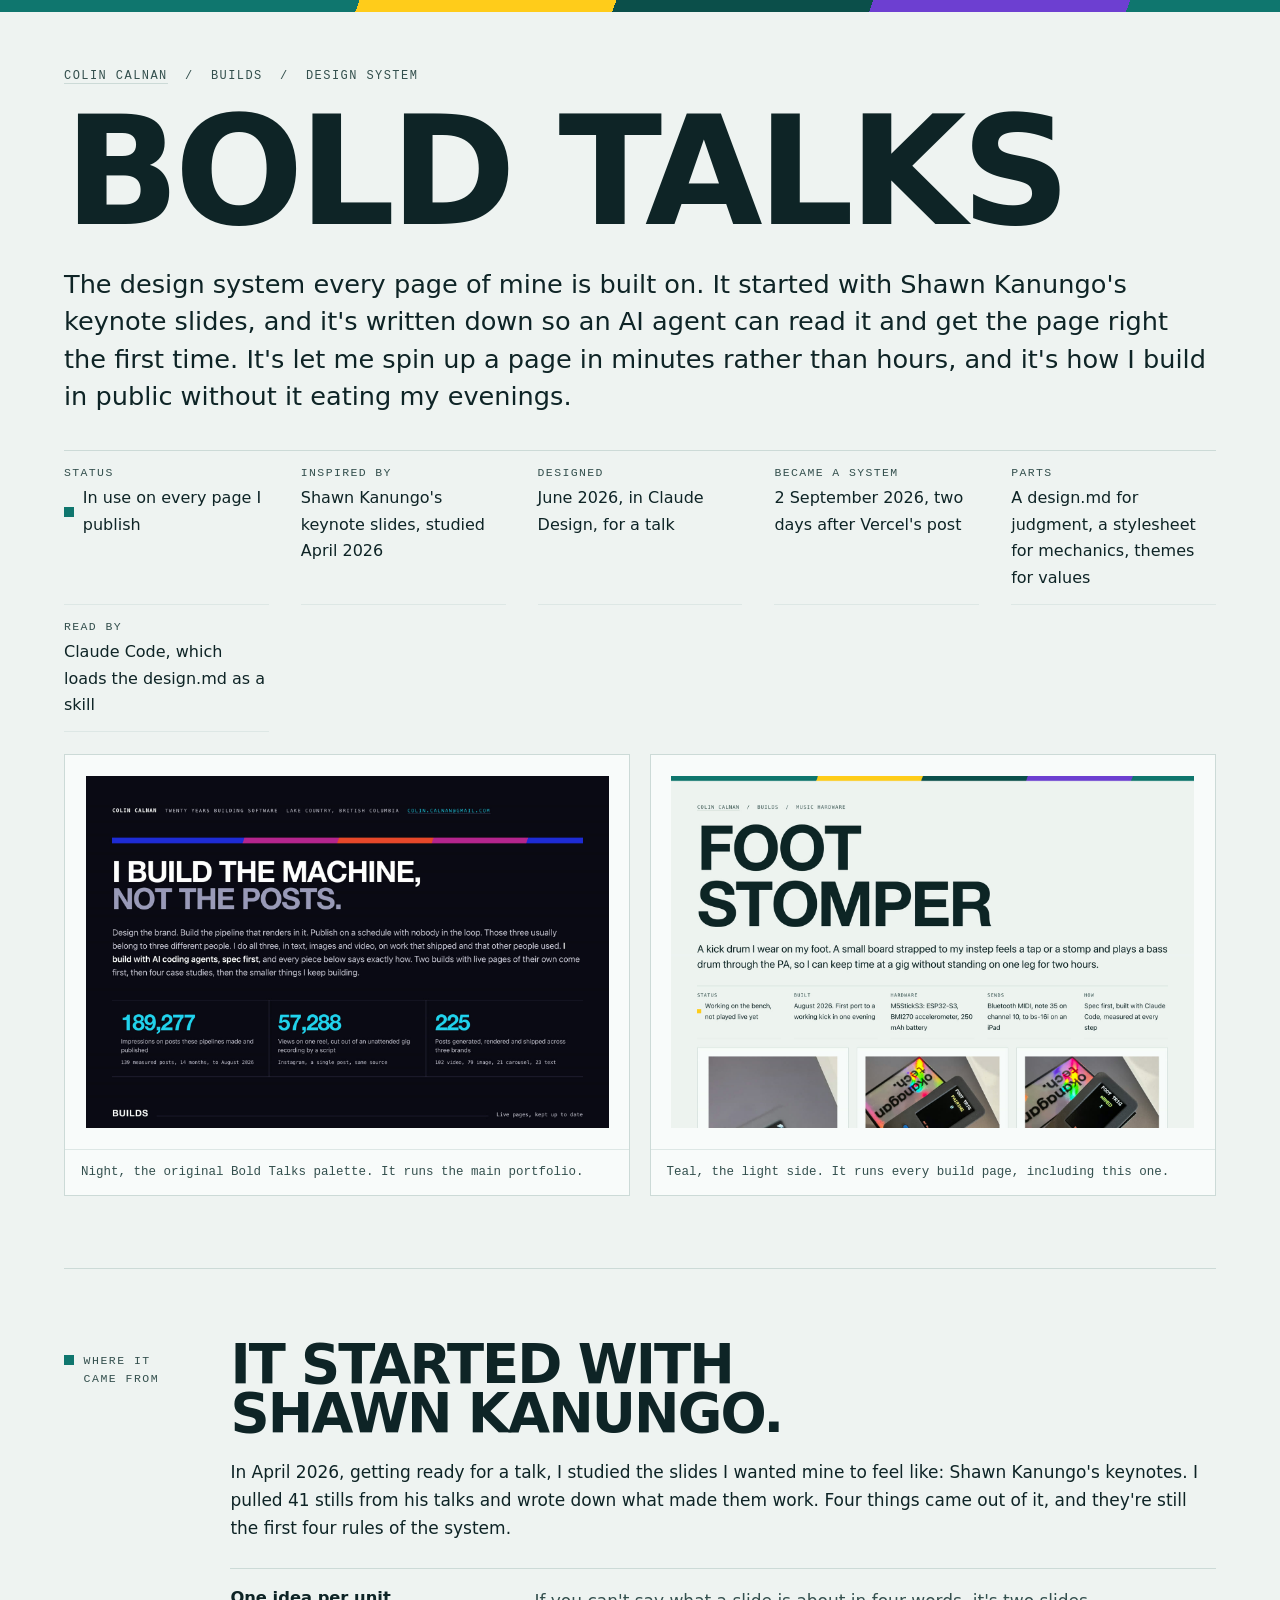
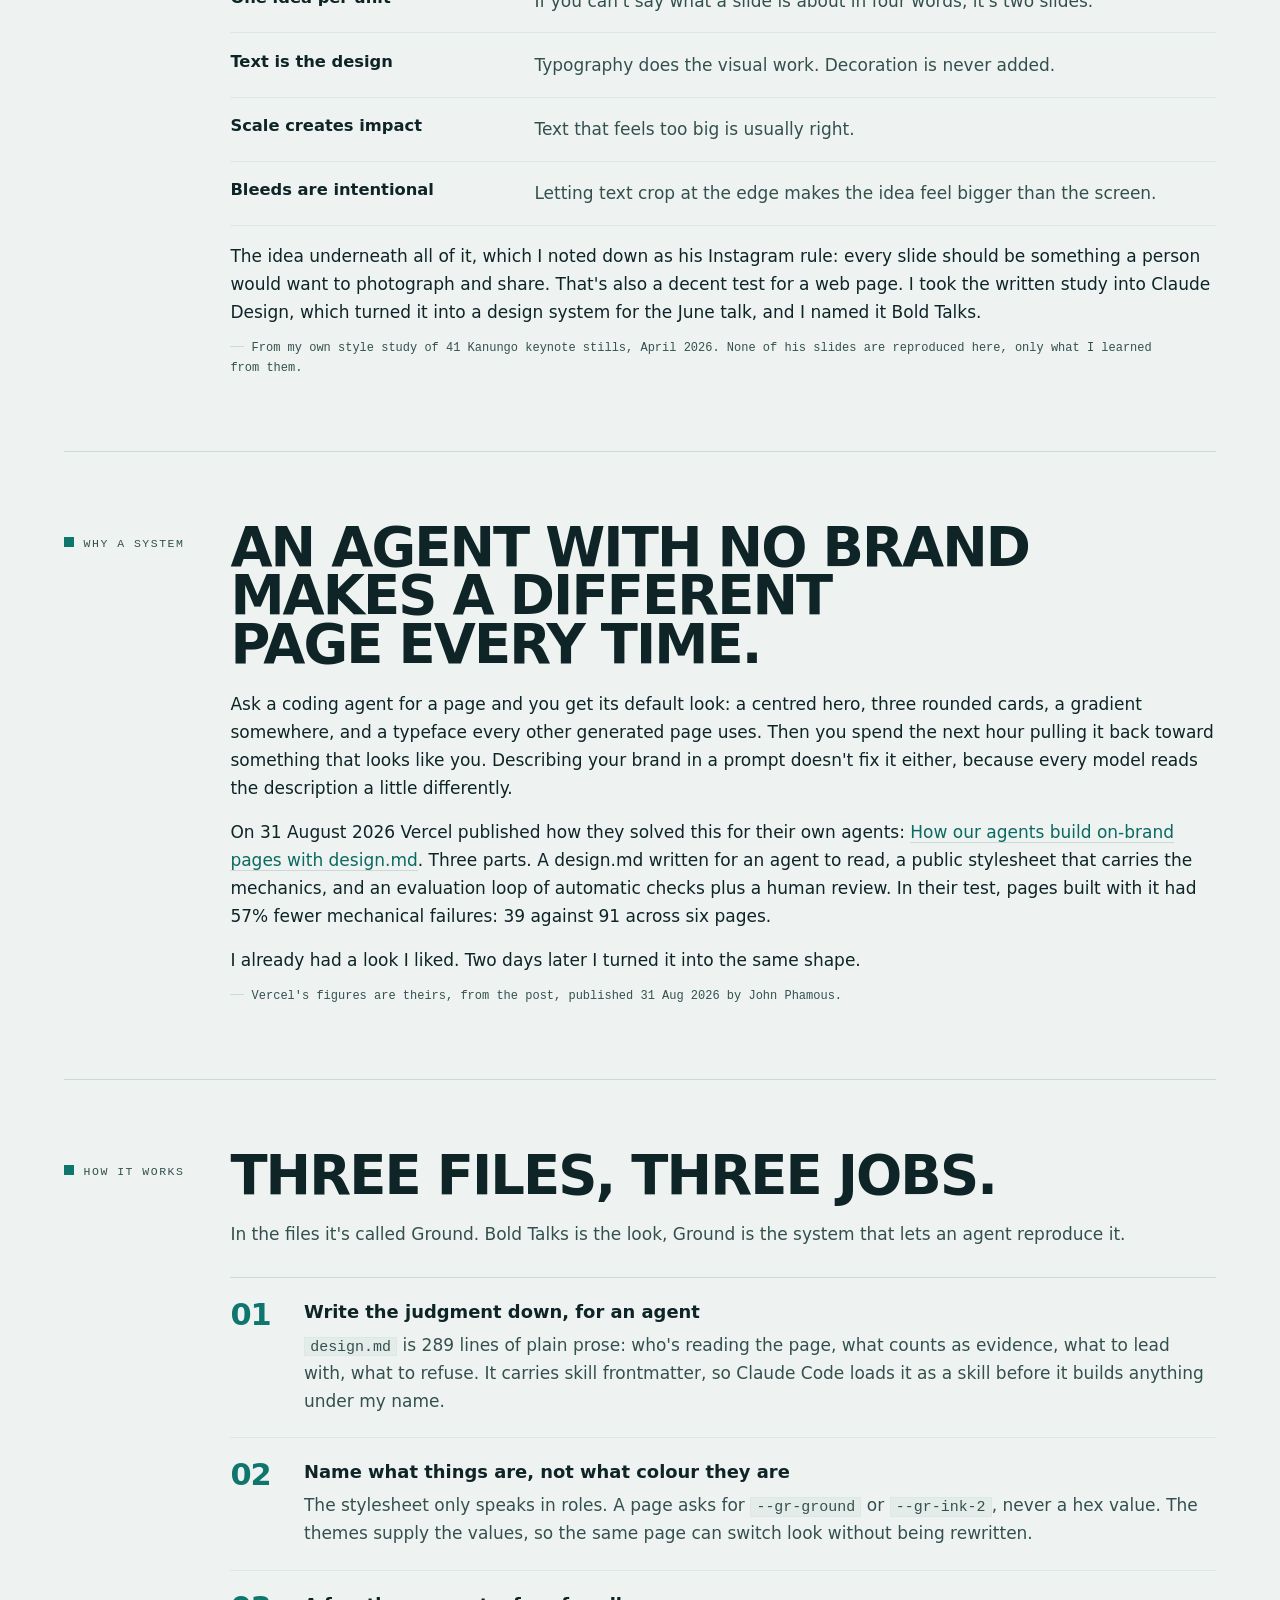
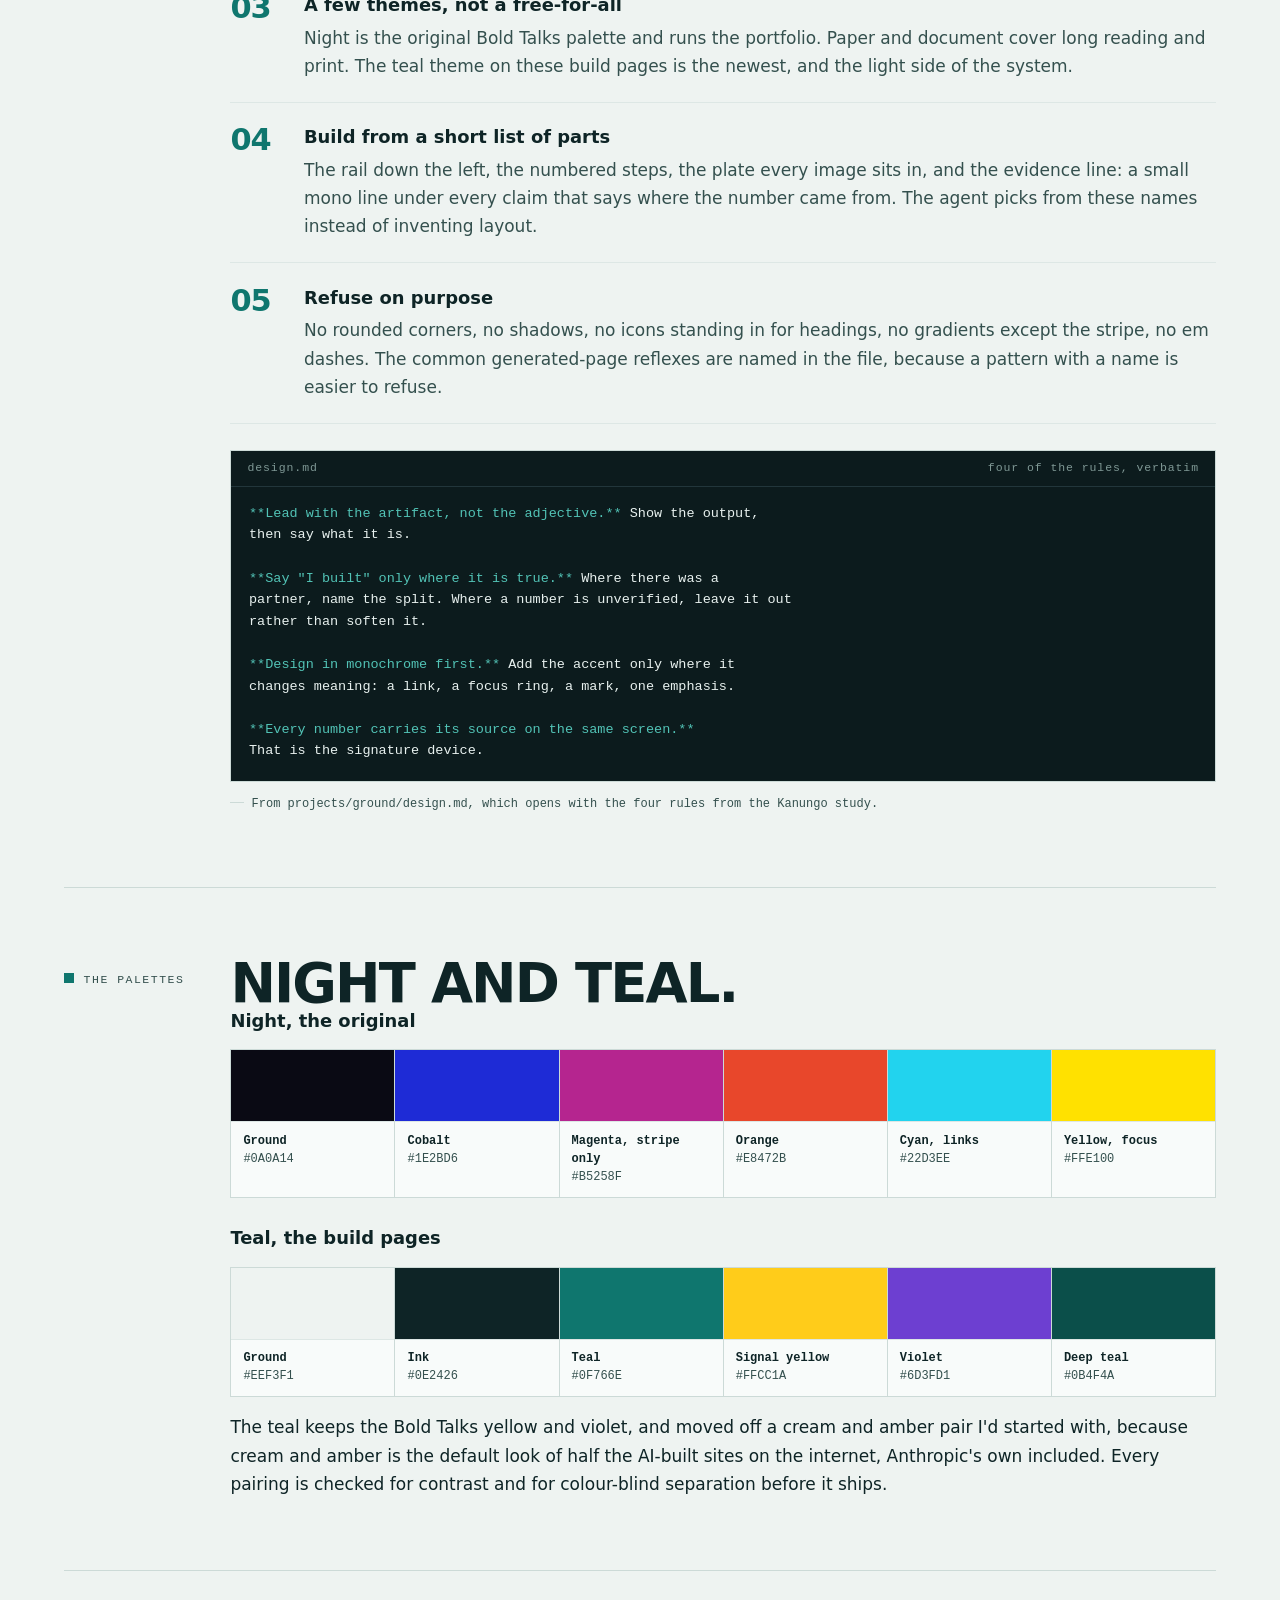
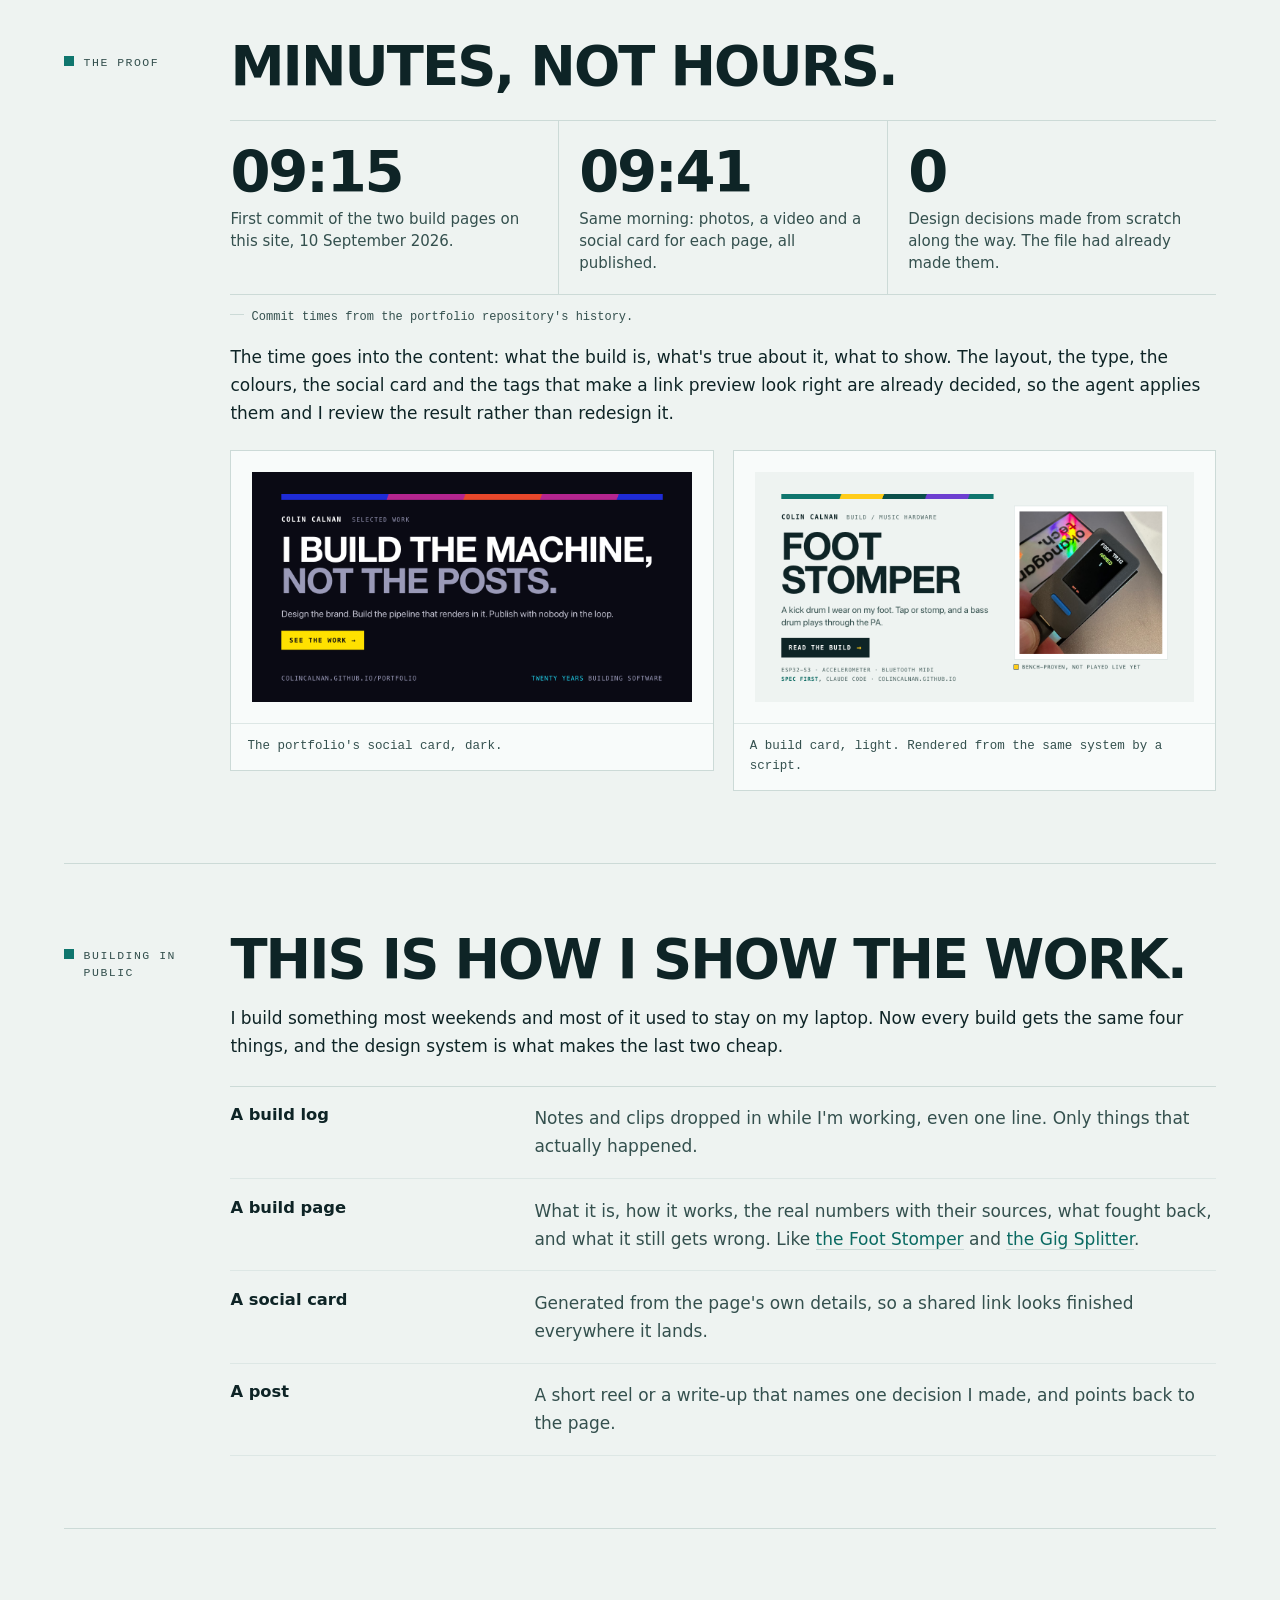
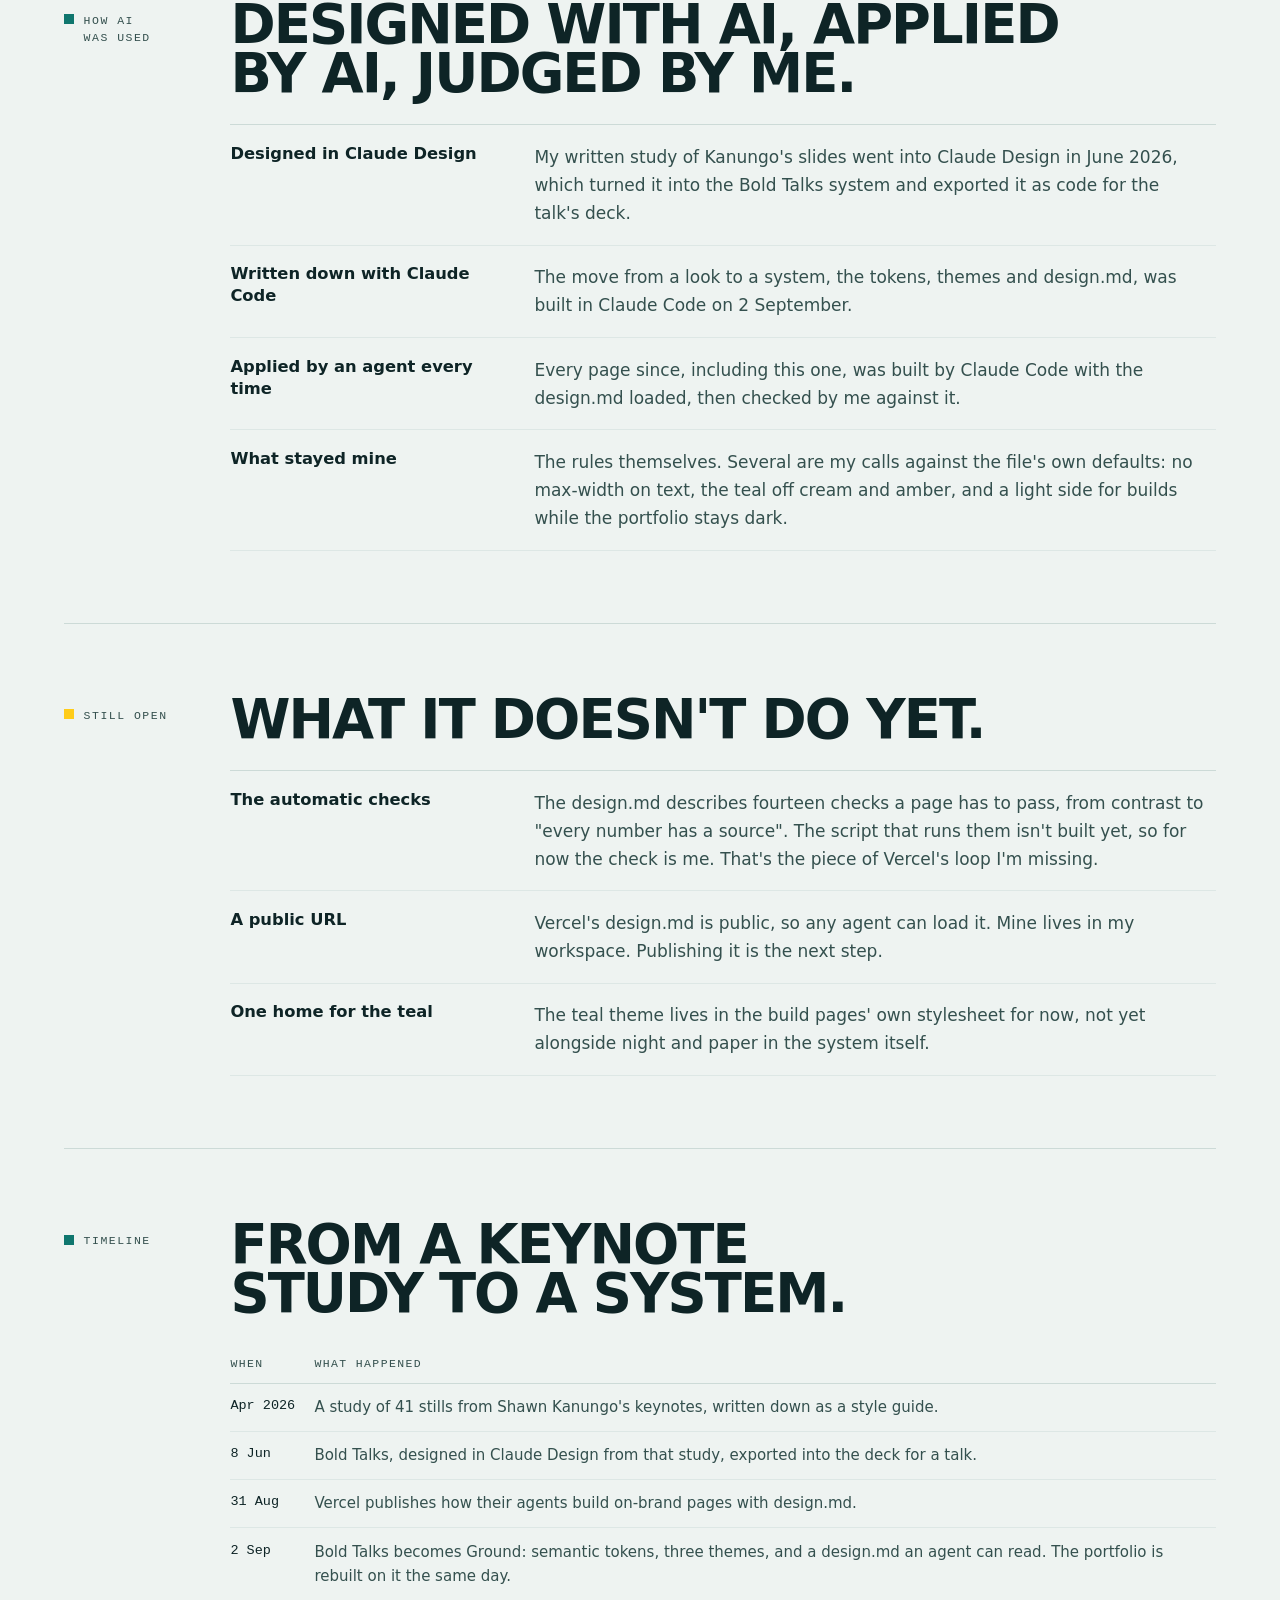
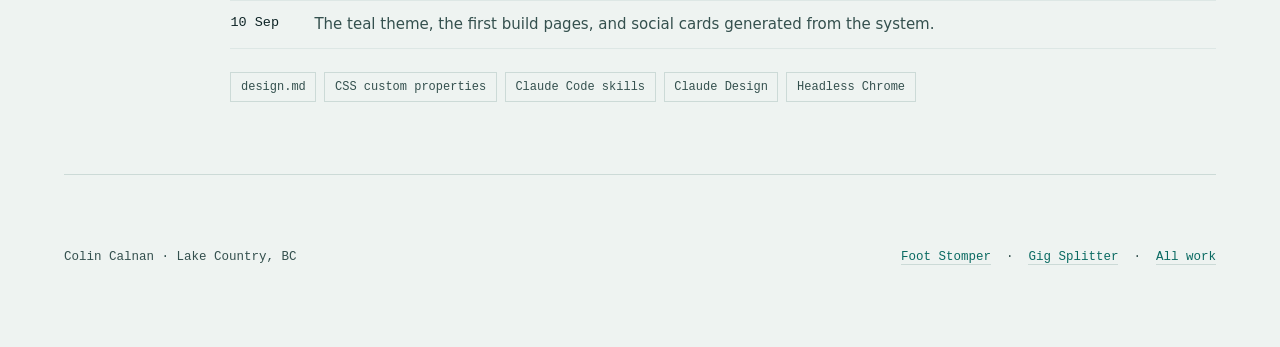
==== builds/bold-talks/index.html @ ff7e2319 "Bold Talks build page, and the main card's inspector fixes A build page for the design system itself" ====
<!doctype html>
<html lang="en">
<head>
<meta charset="utf-8">
<meta name="viewport" content="width=device-width, initial-scale=1">
<!-- social:start (generated by scripts/portfolio/build-og-builds.mjs from og.json) -->
<title>Bold Talks: the design system my agents use | Colin Calnan</title>
<meta name="description" content="Inspired by Shawn Kanungo's slides and Vercel's design.md: the design system an AI agent reads before building any page of mine.">
<meta property="og:site_name" content="Colin Calnan">
<meta property="og:title" content="Bold Talks: the design system my agents use">
<meta property="og:description" content="Inspired by Shawn Kanungo's slides and Vercel's design.md: the design system an AI agent reads before building any page of mine.">
<meta property="og:type" content="article">
<meta property="og:url" content="https://colincalnan.github.io/portfolio/builds/bold-talks/">
<meta property="og:image" content="https://colincalnan.github.io/portfolio/builds/bold-talks/og.png">
<meta property="og:image:width" content="1200">
<meta property="og:image:height" content="630">
<meta property="og:image:alt" content="The Bold Talks card: a light card with the title, a Read the build button, and a screenshot of a teal build page made with the system.">
<meta name="twitter:card" content="summary_large_image">
<meta name="twitter:title" content="Bold Talks: the design system my agents use">
<meta name="twitter:description" content="Inspired by Shawn Kanungo's slides and Vercel's design.md: the design system an AI agent reads before building any page of mine.">
<meta name="twitter:image" content="https://colincalnan.github.io/portfolio/builds/bold-talks/og.png">
<!-- social:end -->
<link rel="stylesheet" href="../builds.css">
</head>
<body>
<div class="strip" aria-hidden="true"></div>
<main class="shell">

  <header>
    <p class="crumb"><a href="../../">Colin Calnan</a> &nbsp;/&nbsp; Builds &nbsp;/&nbsp; Design system</p>
    <h1 class="display">Bold Talks</h1>
    <p class="lede">The design system every page of mine is built on. It started with Shawn Kanungo's keynote slides, and it's written down so an AI agent can read it and get the page right the first time. It's let me spin up a page in minutes rather than hours, and it's how I build in public without it eating my evenings.</p>
    <dl class="facts">
      <div><dt>Status</dt><dd><span class="status status--live">In use on every page I publish</span></dd></div>
      <div><dt>Inspired by</dt><dd>Shawn Kanungo's keynote slides, studied April 2026</dd></div>
      <div><dt>Designed</dt><dd>June 2026, in Claude Design, for a talk</dd></div>
      <div><dt>Became a system</dt><dd>2 September 2026, two days after Vercel's post</dd></div>
      <div><dt>Parts</dt><dd>A design.md for judgment, a stylesheet for mechanics, themes for values</dd></div>
      <div><dt>Read by</dt><dd>Claude Code, which loads the design.md as a skill</dd></div>
    </dl>
    <div class="pair">
      <figure class="plate">
        <div class="plate__frame"><img src="media/in-use-night.jpg" width="1600" height="1076" alt="The top of Colin's portfolio in the night theme: a near-black page, the cobalt, magenta and orange stripe, and the headline I build the machine, not the posts."></div>
        <figcaption>Night, the original Bold Talks palette. It runs the main portfolio.</figcaption>
      </figure>
      <figure class="plate">
        <div class="plate__frame"><img src="media/in-use-teal.jpg" width="1600" height="1076" alt="The top of the Foot Stomper build page in the teal theme: a pale teal-grey page with a teal, yellow and violet stripe, the huge title FOOT STOMPER, and the facts row."></div>
        <figcaption>Teal, the light side. It runs every build page, including this one.</figcaption>
      </figure>
    </div>
  </header>

  <hr>

  <section class="sec" aria-labelledby="origin">
    <p class="kicker">Where it came from</p>
    <div class="body">
      <h2 class="display" id="origin">It started with Shawn Kanungo.</h2>
      <p>In April 2026, getting ready for a talk, I studied the slides I wanted mine to feel like: Shawn Kanungo's keynotes. I pulled 41 stills from his talks and wrote down what made them work. Four things came out of it, and they're still the first four rules of the system.</p>
      <ul class="items">
        <li><h3>One idea per unit</h3><p>If you can't say what a slide is about in four words, it's two slides.</p></li>
        <li><h3>Text is the design</h3><p>Typography does the visual work. Decoration is never added.</p></li>
        <li><h3>Scale creates impact</h3><p>Text that feels too big is usually right.</p></li>
        <li><h3>Bleeds are intentional</h3><p>Letting text crop at the edge makes the idea feel bigger than the screen.</p></li>
      </ul>
      <p>The idea underneath all of it, which I noted down as his Instagram rule: every slide should be something a person would want to photograph and share. That's also a decent test for a web page. I took the written study into Claude Design, which turned it into a design system for the June talk, and I named it Bold Talks.</p>
      <p class="evidence">From my own style study of 41 Kanungo keynote stills, April 2026. None of his slides are reproduced here, only what I learned from them.</p>
    </div>
  </section>

  <hr>

  <section class="sec" aria-labelledby="why">
    <p class="kicker">Why a system</p>
    <div class="body">
      <h2 class="display" id="why">An agent with no brand makes a different page every time.</h2>
      <p>Ask a coding agent for a page and you get its default look: a centred hero, three rounded cards, a gradient somewhere, and a typeface every other generated page uses. Then you spend the next hour pulling it back toward something that looks like you. Describing your brand in a prompt doesn't fix it either, because every model reads the description a little differently.</p>
      <p>On 31 August 2026 Vercel published how they solved this for their own agents: <a href="https://vercel.com/blog/how-our-agents-build-on-brand-pages-with-design-md" rel="noopener" target="_blank">How our agents build on-brand pages with design.md</a>. Three parts. A design.md written for an agent to read, a public stylesheet that carries the mechanics, and an evaluation loop of automatic checks plus a human review. In their test, pages built with it had 57% fewer mechanical failures: 39 against 91 across six pages.</p>
      <p>I already had a look I liked. Two days later I turned it into the same shape.</p>
      <p class="evidence">Vercel's figures are theirs, from the post, published 31 Aug 2026 by John Phamous.</p>
    </div>
  </section>

  <hr>

  <section class="sec" aria-labelledby="how">
    <p class="kicker">How it works</p>
    <div class="body">
      <h2 class="display" id="how">Three files, three jobs.</h2>
      <p class="dim">In the files it's called Ground. Bold Talks is the look, Ground is the system that lets an agent reproduce it.</p>
      <ol class="steps">
        <li class="step"><div><h3>Write the judgment down, for an agent</h3><p><code>design.md</code> is 289 lines of plain prose: who's reading the page, what counts as evidence, what to lead with, what to refuse. It carries skill frontmatter, so Claude Code loads it as a skill before it builds anything under my name.</p></div></li>
        <li class="step"><div><h3>Name what things are, not what colour they are</h3><p>The stylesheet only speaks in roles. A page asks for <code>--gr-ground</code> or <code>--gr-ink-2</code>, never a hex value. The themes supply the values, so the same page can switch look without being rewritten.</p></div></li>
        <li class="step"><div><h3>A few themes, not a free-for-all</h3><p>Night is the original Bold Talks palette and runs the portfolio. Paper and document cover long reading and print. The teal theme on these build pages is the newest, and the light side of the system.</p></div></li>
        <li class="step"><div><h3>Build from a short list of parts</h3><p>The rail down the left, the numbered steps, the plate every image sits in, and the evidence line: a small mono line under every claim that says where the number came from. The agent picks from these names instead of inventing layout.</p></div></li>
        <li class="step"><div><h3>Refuse on purpose</h3><p>No rounded corners, no shadows, no icons standing in for headings, no gradients except the stripe, no em dashes. The common generated-page reflexes are named in the file, because a pattern with a name is easier to refuse.</p></div></li>
      </ol>

      <div class="code">
        <div class="code__head"><span>design.md</span><span>four of the rules, verbatim</span></div>
<pre><span class="k">**Lead with the artifact, not the adjective.**</span> Show the output,
then say what it is.

<span class="k">**Say "I built" only where it is true.**</span> Where there was a
partner, name the split. Where a number is unverified, leave it out
rather than soften it.

<span class="k">**Design in monochrome first.**</span> Add the accent only where it
changes meaning: a link, a focus ring, a mark, one emphasis.

<span class="k">**Every number carries its source on the same screen.**</span>
That is the signature device.</pre>
      </div>
      <p class="evidence">From projects/ground/design.md, which opens with the four rules from the Kanungo study.</p>
    </div>
  </section>

  <hr>

  <section class="sec" aria-labelledby="palette">
    <p class="kicker">The palettes</p>
    <div class="body">
      <h2 class="display" id="palette">Night and teal.</h2>
      <h3>Night, the original</h3>
      <div class="swatches">
        <div class="sw"><i style="background:#0A0A14"></i><span><b>Ground</b>#0A0A14</span></div>
        <div class="sw"><i style="background:#1E2BD6"></i><span><b>Cobalt</b>#1E2BD6</span></div>
        <div class="sw"><i style="background:#B5258F"></i><span><b>Magenta, stripe only</b>#B5258F</span></div>
        <div class="sw"><i style="background:#E8472B"></i><span><b>Orange</b>#E8472B</span></div>
        <div class="sw"><i style="background:#22D3EE"></i><span><b>Cyan, links</b>#22D3EE</span></div>
        <div class="sw"><i style="background:#FFE100"></i><span><b>Yellow, focus</b>#FFE100</span></div>
      </div>
      <h3 style="margin-top:1.8rem">Teal, the build pages</h3>
      <div class="swatches">
        <div class="sw"><i style="background:#EEF3F1"></i><span><b>Ground</b>#EEF3F1</span></div>
        <div class="sw"><i style="background:#0E2426"></i><span><b>Ink</b>#0E2426</span></div>
        <div class="sw"><i style="background:#0F766E"></i><span><b>Teal</b>#0F766E</span></div>
        <div class="sw"><i style="background:#FFCC1A"></i><span><b>Signal yellow</b>#FFCC1A</span></div>
        <div class="sw"><i style="background:#6D3FD1"></i><span><b>Violet</b>#6D3FD1</span></div>
        <div class="sw"><i style="background:#0B4F4A"></i><span><b>Deep teal</b>#0B4F4A</span></div>
      </div>
      <p>The teal keeps the Bold Talks yellow and violet, and moved off a cream and amber pair I'd started with, because cream and amber is the default look of half the AI-built sites on the internet, Anthropic's own included. Every pairing is checked for contrast and for colour-blind separation before it ships.</p>
    </div>
  </section>

  <hr>

  <section class="sec" aria-labelledby="speed">
    <p class="kicker">The proof</p>
    <div class="body">
      <h2 class="display" id="speed">Minutes, not hours.</h2>
      <div class="stats">
        <div class="stat"><b>09:15</b><span>First commit of the two build pages on this site, 10 September 2026.</span></div>
        <div class="stat"><b>09:41</b><span>Same morning: photos, a video and a social card for each page, all published.</span></div>
        <div class="stat"><b>0</b><span>Design decisions made from scratch along the way. The file had already made them.</span></div>
      </div>
      <p class="evidence">Commit times from the portfolio repository's history.</p>
      <p>The time goes into the content: what the build is, what's true about it, what to show. The layout, the type, the colours, the social card and the tags that make a link preview look right are already decided, so the agent applies them and I review the result rather than redesign it.</p>
      <div class="pair">
        <figure class="plate">
          <div class="plate__frame"><img src="../../og.png" width="1200" height="630" loading="lazy" alt="The portfolio's social card: dark, the Bold Talks stripe, I build the machine, not the posts, and a yellow See the work button."></div>
          <figcaption>The portfolio's social card, dark.</figcaption>
        </figure>
        <figure class="plate">
          <div class="plate__frame"><img src="../foot-stomper/og.png" width="1200" height="630" loading="lazy" alt="The Foot Stomper social card: light, the teal stripe, the title, a Read the build button and a photo of the device."></div>
          <figcaption>A build card, light. Rendered from the same system by a script.</figcaption>
        </figure>
      </div>
    </div>
  </section>

  <hr>

  <section class="sec" aria-labelledby="public">
    <p class="kicker">Building in public</p>
    <div class="body">
      <h2 class="display" id="public">This is how I show the work.</h2>
      <p>I build something most weekends and most of it used to stay on my laptop. Now every build gets the same four things, and the design system is what makes the last two cheap.</p>
      <ul class="items">
        <li><h3>A build log</h3><p>Notes and clips dropped in while I'm working, even one line. Only things that actually happened.</p></li>
        <li><h3>A build page</h3><p>What it is, how it works, the real numbers with their sources, what fought back, and what it still gets wrong. Like <a href="../foot-stomper/">the Foot Stomper</a> and <a href="../gig-splitter/">the Gig Splitter</a>.</p></li>
        <li><h3>A social card</h3><p>Generated from the page's own details, so a shared link looks finished everywhere it lands.</p></li>
        <li><h3>A post</h3><p>A short reel or a write-up that names one decision I made, and points back to the page.</p></li>
      </ul>
    </div>
  </section>

  <hr>

  <section class="sec" aria-labelledby="ai">
    <p class="kicker">How AI was used</p>
    <div class="body">
      <h2 class="display" id="ai">Designed with AI, applied by AI, judged by me.</h2>
      <ul class="items">
        <li><h3>Designed in Claude Design</h3><p>My written study of Kanungo's slides went into Claude Design in June 2026, which turned it into the Bold Talks system and exported it as code for the talk's deck.</p></li>
        <li><h3>Written down with Claude Code</h3><p>The move from a look to a system, the tokens, themes and design.md, was built in Claude Code on 2 September.</p></li>
        <li><h3>Applied by an agent every time</h3><p>Every page since, including this one, was built by Claude Code with the design.md loaded, then checked by me against it.</p></li>
        <li><h3>What stayed mine</h3><p>The rules themselves. Several are my calls against the file's own defaults: no max-width on text, the teal off cream and amber, and a light side for builds while the portfolio stays dark.</p></li>
      </ul>
    </div>
  </section>

  <hr>

  <section class="sec sec--warm" aria-labelledby="open">
    <p class="kicker">Still open</p>
    <div class="body">
      <h2 class="display" id="open">What it doesn't do yet.</h2>
      <ul class="items">
        <li><h3>The automatic checks</h3><p>The design.md describes fourteen checks a page has to pass, from contrast to "every number has a source". The script that runs them isn't built yet, so for now the check is me. That's the piece of Vercel's loop I'm missing.</p></li>
        <li><h3>A public URL</h3><p>Vercel's design.md is public, so any agent can load it. Mine lives in my workspace. Publishing it is the next step.</p></li>
        <li><h3>One home for the teal</h3><p>The teal theme lives in the build pages' own stylesheet for now, not yet alongside night and paper in the system itself.</p></li>
      </ul>
    </div>
  </section>

  <hr>

  <section class="sec" aria-labelledby="time">
    <p class="kicker">Timeline</p>
    <div class="body">
      <h2 class="display" id="time">From a keynote study to a system.</h2>
      <div class="table-wrap">
        <table>
          <thead><tr><th scope="col">When</th><th scope="col">What happened</th></tr></thead>
          <tbody>
            <tr><td>Apr 2026</td><td>A study of 41 stills from Shawn Kanungo's keynotes, written down as a style guide.</td></tr>
            <tr><td>8 Jun</td><td>Bold Talks, designed in Claude Design from that study, exported into the deck for a talk.</td></tr>
            <tr><td>31 Aug</td><td>Vercel publishes how their agents build on-brand pages with design.md.</td></tr>
            <tr><td>2 Sep</td><td>Bold Talks becomes Ground: semantic tokens, three themes, and a design.md an agent can read. The portfolio is rebuilt on it the same day.</td></tr>
            <tr><td>10 Sep</td><td>The teal theme, the first build pages, and social cards generated from the system.</td></tr>
          </tbody>
        </table>
      </div>
      <ul class="chips"><li>design.md</li><li>CSS custom properties</li><li>Claude Code skills</li><li>Claude Design</li><li>Headless Chrome</li></ul>
    </div>
  </section>

  <hr>

  <footer class="foot">
    <span>Colin Calnan &middot; Lake Country, BC</span>
    <span><a href="../foot-stomper/">Foot Stomper</a> &nbsp;&middot;&nbsp; <a href="../gig-splitter/">Gig Splitter</a> &nbsp;&middot;&nbsp; <a href="../../">All work</a></span>
  </footer>

</main>
</body>
</html>
---- builds/builds.css ----
/* Build pages
   Bold Talks structure (Ground) in a teal palette: cool mineral ground and
   deep teal ink in light, deep teal ground in dark, with Bold Talks signal
   yellow and violet as the accents. Follows the reader's system setting.
   (Moved off the loops-tutorial cream and amber on 2026-09-10, because that
   pair read as Anthropic's default look.)

   Deliberate divergence from Ground's measure rule, Colin's call on
   2026-09-10: no max-width on paragraphs or any running text. Text runs the
   full width of its column. */

:root {
  --ground: #EEF3F1;
  --ground-2: #F8FBFA;
  --surface: #E4ECEA;
  --rule: #CCDAD7;
  --rule-soft: #DDE7E5;
  --ink: #0E2426;
  --ink-2: #34504E;
  --muted: #4A6361;
  --signal: #FFCC1A;      /* Bold Talks yellow. Fills and marks only on this ground, never text */
  --on-signal: #0E2426;
  --accent-ink: #0A6A62;  /* links and small emphasis, 5.8:1 on --ground */
  --teal: #0F766E;
  --teal-fill: #0F766E;
  --focus: #0E2426;
  --code-bg: #0C1B1D;
  --code-text: #E8F1EF;
  --code-dim: #7F9895;
  --code-accent: #FFD21F;
  --code-teal: #52C3B6;
  --chart-a: #008A7C;     /* gestures. Pair validated against --ground: CVD and contrast pass */
  --chart-b: #6D3FD1;     /* shuffle, Bold Talks violet */
  --blocks: linear-gradient(110deg,
    #0F766E 0%, #0F766E 28%, #FFCC1A 28%, #FFCC1A 48%,
    #0B4F4A 48%, #0B4F4A 68%, #6D3FD1 68%, #6D3FD1 88%, #0F766E 88%);

  --display: "Helvetica Neue", "Arial Narrow", Inter, system-ui, sans-serif;
  --body: Inter, system-ui, -apple-system, "Segoe UI", sans-serif;
  --mono: "SF Mono", "JetBrains Mono", Menlo, ui-monospace, monospace;
  --gutter: clamp(1.25rem, 5vw, 5.5rem);
  --rail: 128px;
}

@media (prefers-color-scheme: dark) {
  :root {
    --ground: #0A1A1C;
    --ground-2: #0F2426;
    --surface: #143033;
    --rule: #22444A;
    --rule-soft: #1A363B;
    --ink: #E8F1EF;
    --ink-2: #B9CDCA;
    --muted: #95ABA8;
    --signal: #FFD21F;
    --accent-ink: #FFD21F;
    --teal: #3FC1B0;
    --teal-fill: #2FA396;
    --focus: #FFD21F;
    --code-bg: #071315;
    --chart-a: #2FA396;
    --chart-b: #9F7BF0;
    --blocks: linear-gradient(110deg,
      #3FC1B0 0%, #3FC1B0 28%, #FFD21F 28%, #FFD21F 48%,
      #1C7F74 48%, #1C7F74 68%, #9F7BF0 68%, #9F7BF0 88%, #3FC1B0 88%);
  }
}

*, *::before, *::after { box-sizing: border-box; }
html { -webkit-text-size-adjust: 100%; }
body {
  margin: 0;
  background: var(--ground);
  color: var(--ink);
  font: 400 17px/1.65 var(--body);
  -webkit-font-smoothing: antialiased;
}
img, video { display: block; max-width: 100%; height: auto; }
a { color: var(--accent-ink); text-decoration: none; border-bottom: 1px solid var(--rule); }
a:hover { border-bottom-color: var(--accent-ink); }
:focus-visible { outline: 2px solid var(--focus); outline-offset: 3px; }
::selection { background: var(--signal); color: var(--on-signal); }

.strip { height: 12px; background: var(--blocks); }

.shell { max-width: 1280px; margin: 0 auto; padding-inline: var(--gutter); padding-block: clamp(2rem, 5vw, 3.5rem) 5rem; }

.crumb { font: 500 12px/1.4 var(--mono); letter-spacing: 0.12em; text-transform: uppercase; color: var(--ink-2); margin: 0; }
.crumb a { color: var(--ink-2); }

/* ---- type ---- */
.display {
  font-family: var(--display);
  font-weight: 800;
  text-transform: uppercase;
  letter-spacing: -0.035em;
  line-height: 0.9;
  text-wrap: balance;
  margin: 0;
}
h1.display { font-size: clamp(3.4rem, 12vw, 9.5rem); margin-top: 1.2rem; }
h2.display { font-size: clamp(1.9rem, 4.4vw, 3.4rem); }
h3 { font: 700 1.12rem/1.35 var(--body); margin: 0; }

.lede { font-size: clamp(1.2rem, 2.1vw, 1.6rem); line-height: 1.45; color: var(--ink); margin: 1.6rem 0 0; text-wrap: pretty; }
p { margin: 1rem 0 0; text-wrap: pretty; }
.body > p:first-child, .body > h3:first-child { margin-top: 0; }
.dim { color: var(--ink-2); }
b, strong { font-weight: 700; }

.kicker { font: 500 11.5px/1.5 var(--mono); letter-spacing: 0.13em; text-transform: uppercase; color: var(--ink-2); margin: 0; }

.evidence { font: 400 12px/1.65 var(--mono); color: var(--ink-2); margin: 0.8rem 0 0; }
.evidence::before { content: ""; display: inline-block; width: 14px; border-top: 1px solid var(--rule); vertical-align: 0.35em; margin-right: 0.6em; }

/* ---- facts under the title ---- */
.facts { display: grid; grid-template-columns: repeat(auto-fit, minmax(190px, 1fr)); gap: 0 2rem; margin: 2.2rem 0 0; border-top: 1px solid var(--rule); }
.facts div { padding: 0.8rem 0; border-bottom: 1px solid var(--rule-soft); }
.facts dt { font: 500 11.5px/1.6 var(--mono); letter-spacing: 0.12em; text-transform: uppercase; color: var(--ink-2); }
.facts dd { margin: 0.2rem 0 0; font-size: 16px; }
.status { display: inline-flex; align-items: center; gap: 0.55rem; }
.status::before { content: ""; width: 10px; height: 10px; background: var(--signal); flex: none; }
.status--live::before { background: var(--teal-fill); }

/* ---- the rail ---- */
.sec { display: grid; grid-template-columns: var(--rail) minmax(0, 1fr); gap: 0 clamp(1rem, 3vw, 2.5rem); align-items: start; }
.sec > .kicker { padding-top: 0.7rem; display: flex; gap: 0.6rem; align-items: flex-start; }
.sec > .kicker::before { content: ""; width: 10px; height: 10px; margin-top: 0.15rem; flex: none; background: var(--teal-fill); }
.sec--warm > .kicker::before { background: var(--signal); }
@media (max-width: 760px) { .sec { grid-template-columns: 1fr; gap: 0.8rem; } }
.body { min-width: 0; }
.body > h2 + p, .body > h2 + .lede { margin-top: 1.2rem; }

hr { border: 0; border-top: 1px solid var(--rule); margin: clamp(3rem, 8vh, 5rem) 0; }

/* ---- stats ---- */
.stats { display: grid; grid-template-columns: repeat(auto-fit, minmax(200px, 1fr)); gap: 1px; background: var(--rule); border-block: 1px solid var(--rule); margin-top: 1.8rem; }
.stat { background: var(--ground); padding: 1.4rem 1.25rem 1.2rem 0; }
.stat + .stat { padding-left: 1.25rem; }
@media (max-width: 760px) { .stat + .stat { padding-left: 0; } }
.stat b { display: block; font: 800 clamp(2.2rem, 4.6vw, 3.6rem)/1 var(--display); letter-spacing: -0.04em; font-variant-numeric: tabular-nums; }
.stat span { display: block; margin-top: 0.5rem; color: var(--ink-2); font-size: 15px; line-height: 1.45; }

/* ---- the sequence ---- */
.steps { list-style: none; counter-reset: step; margin: 1.8rem 0 0; padding: 0; border-top: 1px solid var(--rule); }
.step { counter-increment: step; display: grid; grid-template-columns: 3.4rem minmax(0, 1fr); gap: 0 1.2rem; padding: 1.4rem 0; border-bottom: 1px solid var(--rule-soft); }
.step::before { content: counter(step, decimal-leading-zero); font: 800 1.9rem/1 var(--display); letter-spacing: -0.03em; color: var(--teal); font-variant-numeric: tabular-nums; }
.step p { color: var(--ink-2); margin-top: 0.4rem; }
.step code, p code, li code, td code { font: 400 0.88em/1.4 var(--mono); background: var(--surface); border: 1px solid var(--rule-soft); padding: 0.05em 0.35em; }

/* ---- plates: every image and video sits in one ---- */
.plate { margin: 1.4rem 0 0; border: 1px solid var(--rule); background: var(--ground-2); }
.plate__frame { display: grid; place-items: center; padding: clamp(0.7rem, 2vw, 1.3rem); }
.plate__frame img, .plate__frame video { width: auto; max-height: 560px; }
.plate--wide .plate__frame img { width: 100%; max-height: none; }
.plate figcaption { border-top: 1px solid var(--rule-soft); padding: 0.75rem 1rem 0.85rem; font: 400 12.5px/1.6 var(--mono); color: var(--ink-2); }
.pair { display: grid; grid-template-columns: repeat(auto-fit, minmax(260px, 1fr)); gap: 1.2rem; align-items: start; }
.pair .plate { margin-top: 1.4rem; }

/* ---- lists of decisions and gaps ---- */
.items { list-style: none; margin: 1.6rem 0 0; padding: 0; border-top: 1px solid var(--rule); }
.items li { display: grid; grid-template-columns: minmax(0, 17rem) minmax(0, 1fr); gap: 0.3rem 2rem; padding: 1.1rem 0; border-bottom: 1px solid var(--rule-soft); }
.items h3 { font-size: 1.02rem; }
.items p { margin: 0; color: var(--ink-2); }
@media (max-width: 760px) { .items li { grid-template-columns: 1fr; } }

/* ---- tables ---- */
.table-wrap { overflow-x: auto; margin-top: 1.6rem; }
table { width: 100%; border-collapse: collapse; font-size: 15px; min-width: 520px; }
th, td { text-align: left; padding: 0.7rem 1.2rem 0.7rem 0; border-bottom: 1px solid var(--rule-soft); vertical-align: top; }
th { font: 500 11.5px/1.4 var(--mono); letter-spacing: 0.12em; text-transform: uppercase; color: var(--ink-2); border-bottom-color: var(--rule); }
td { color: var(--ink-2); }
td:first-child { color: var(--ink); font-family: var(--mono); font-size: 13.5px; white-space: nowrap; font-variant-numeric: tabular-nums; }
.num { font-family: var(--mono); font-variant-numeric: tabular-nums; text-align: right; }

/* ---- code ---- */
.code { margin: 1.6rem 0 0; background: var(--code-bg); color: var(--code-text); border: 1px solid var(--rule); overflow-x: auto; }
.code__head { display: flex; justify-content: space-between; gap: 1rem; padding: 0.6rem 1rem; border-bottom: 1px solid #22363B; font: 500 11.5px/1.4 var(--mono); letter-spacing: 0.08em; color: var(--code-dim); }
.code pre { margin: 0; padding: 1rem 1.1rem 1.2rem; font: 400 13.5px/1.6 var(--mono); tab-size: 4; }
.code .c { color: var(--code-dim); }
.code .k { color: var(--code-teal); }
.code .s { color: var(--code-accent); }

/* ---- chart ---- */
.chart { margin-top: 1.6rem; border: 1px solid var(--rule); background: var(--ground-2); padding: 1rem 1rem 0.6rem; overflow-x: auto; }
.chart svg { display: block; width: 100%; min-width: 560px; height: auto; }
.chart .axis { stroke: var(--rule); stroke-width: 1; }
.chart .grid { stroke: var(--rule-soft); stroke-width: 1; }
.chart .tick { fill: var(--ink-2); font: 400 12px var(--mono); }
.chart .row { fill: var(--ink); font: 600 14px var(--body); }
.chart .rowsub { fill: var(--ink-2); font: 400 12px var(--mono); }
.chart .thr { stroke: var(--ink); stroke-width: 2; stroke-dasharray: 5 4; }
.chart .thrlabel { fill: var(--ink); font: 600 12px var(--mono); }
.chart .dot-a { fill: var(--chart-a); stroke: var(--ground-2); stroke-width: 2; }
.chart .dot-b { fill: var(--chart-b); stroke: var(--ground-2); stroke-width: 2; }
.chart .dot-a:hover, .chart .dot-b:hover { stroke: var(--ink); }
.legend { display: flex; flex-wrap: wrap; gap: 1.4rem; padding: 0.7rem 0 0.3rem; font: 400 12.5px/1.4 var(--mono); color: var(--ink-2); }
.legend span::before { content: ""; display: inline-block; width: 10px; height: 10px; border-radius: 50%; margin-right: 0.5em; vertical-align: -0.05em; background: var(--chart-a); }
.legend span.b::before { background: var(--chart-b); }
details.numbers { margin-top: 0.8rem; }
details.numbers summary { cursor: pointer; font: 500 12.5px/1.6 var(--mono); color: var(--accent-ink); }

/* ---- swatches (the design system page) ---- */
.swatches { display: grid; grid-template-columns: repeat(auto-fit, minmax(150px, 1fr)); gap: 1px; background: var(--rule); border: 1px solid var(--rule); margin-top: 1rem; }
.sw { background: var(--ground-2); display: flex; flex-direction: column; }
.sw i { display: block; height: 72px; border-bottom: 1px solid var(--rule-soft); }
.sw span { display: block; padding: 0.6rem 0.75rem 0.7rem; font: 400 12px/1.5 var(--mono); color: var(--ink-2); }
.sw span b { display: block; color: var(--ink); font-weight: 600; }
.body > h3 { margin-top: 0; }

/* ---- footer ---- */
.foot { display: flex; flex-wrap: wrap; justify-content: space-between; gap: 1rem; font: 400 12.5px/1.6 var(--mono); color: var(--ink-2); }
.chips { display: flex; flex-wrap: wrap; gap: 0.5rem; list-style: none; margin: 1.4rem 0 0; padding: 0; }
.chips li { font: 400 12px/1 var(--mono); color: var(--ink-2); border: 1px solid var(--rule); padding: 0.5rem 0.6rem; }

@media (prefers-reduced-motion: no-preference) {
  a { transition: border-color 0.15s ease; }
}
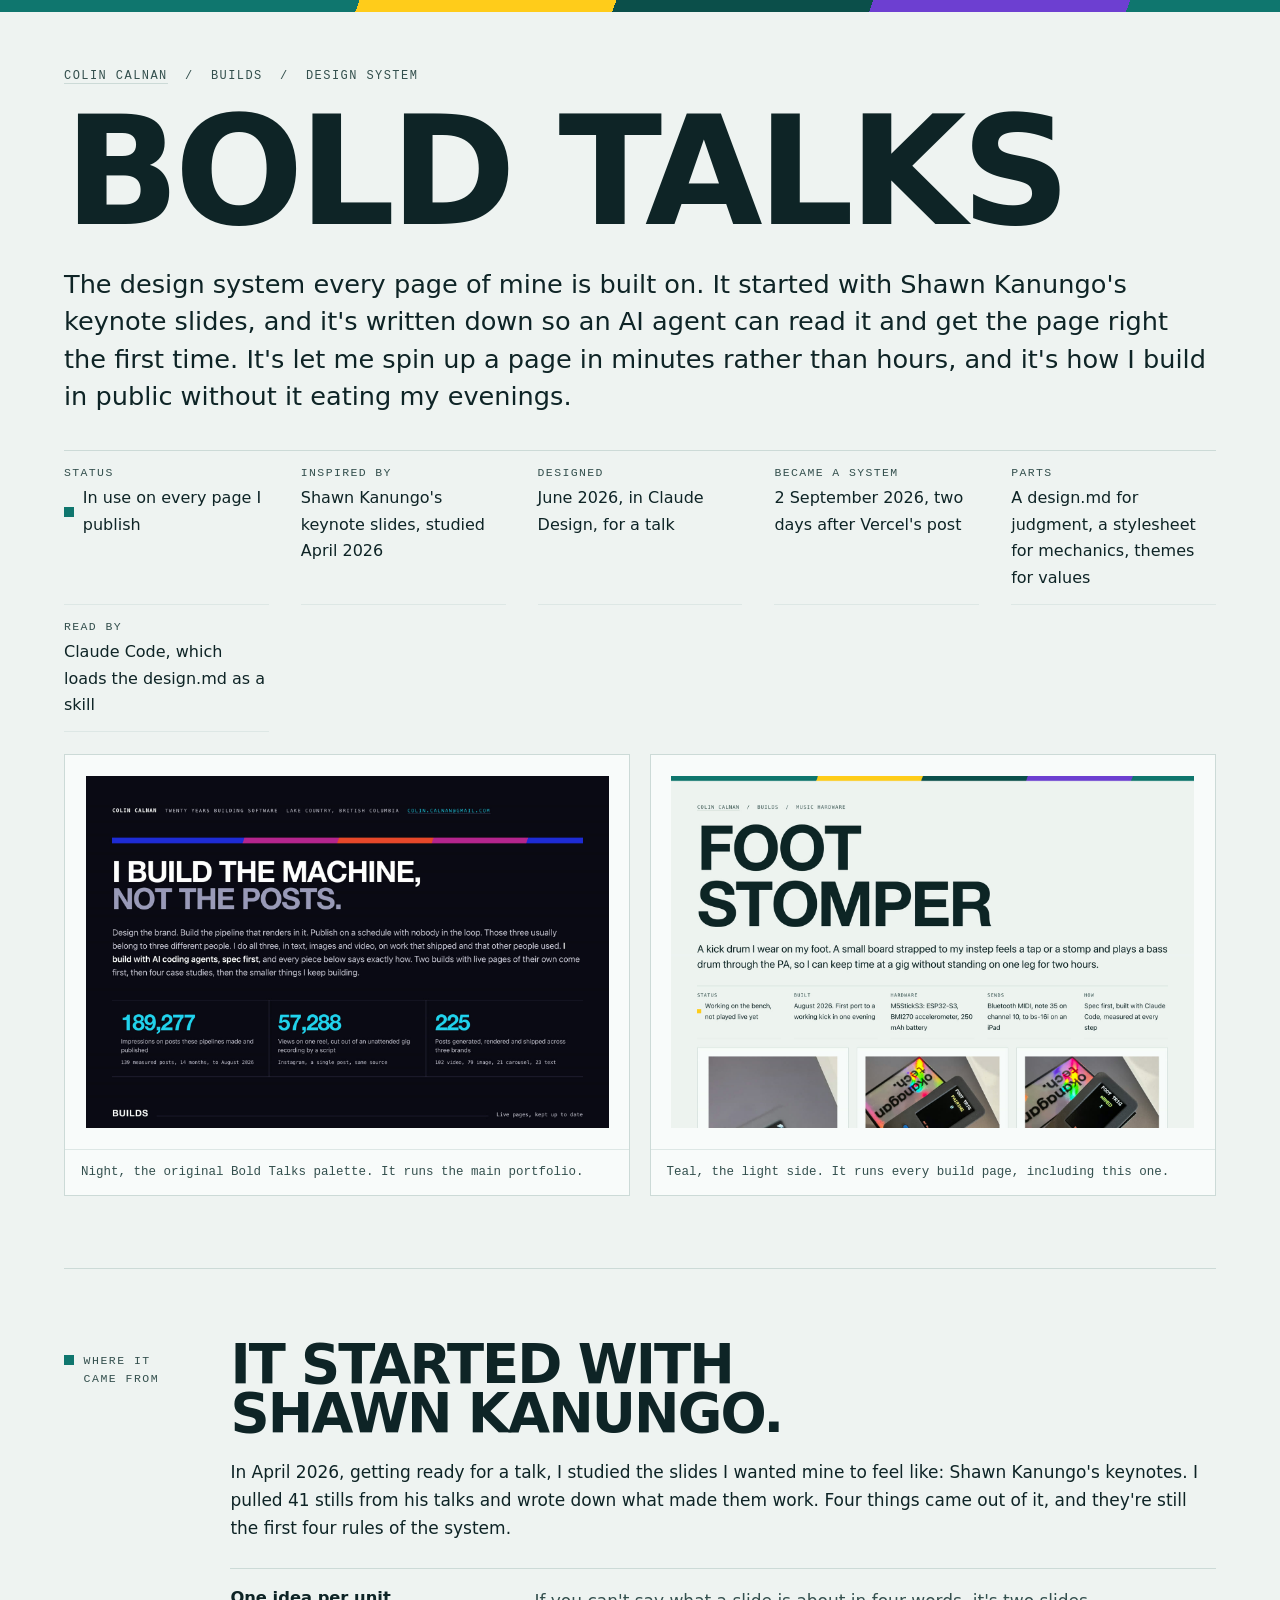
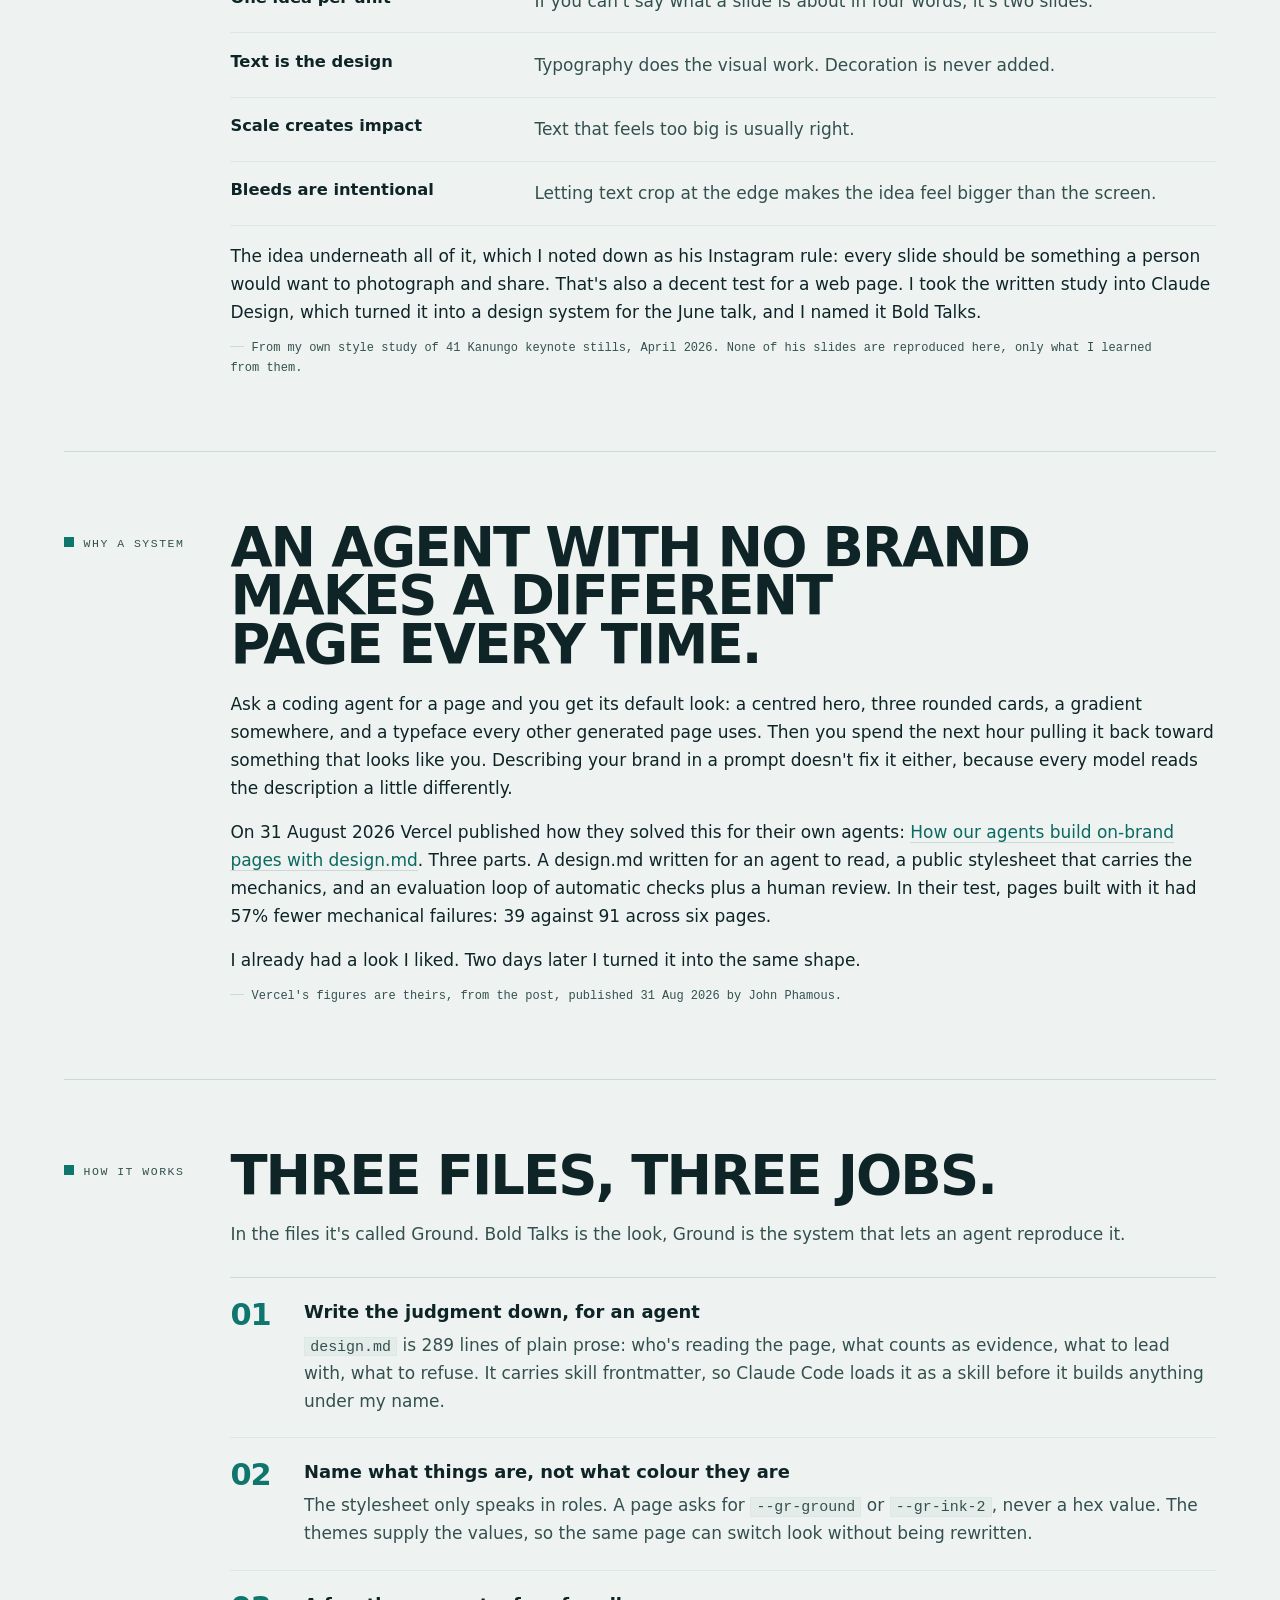
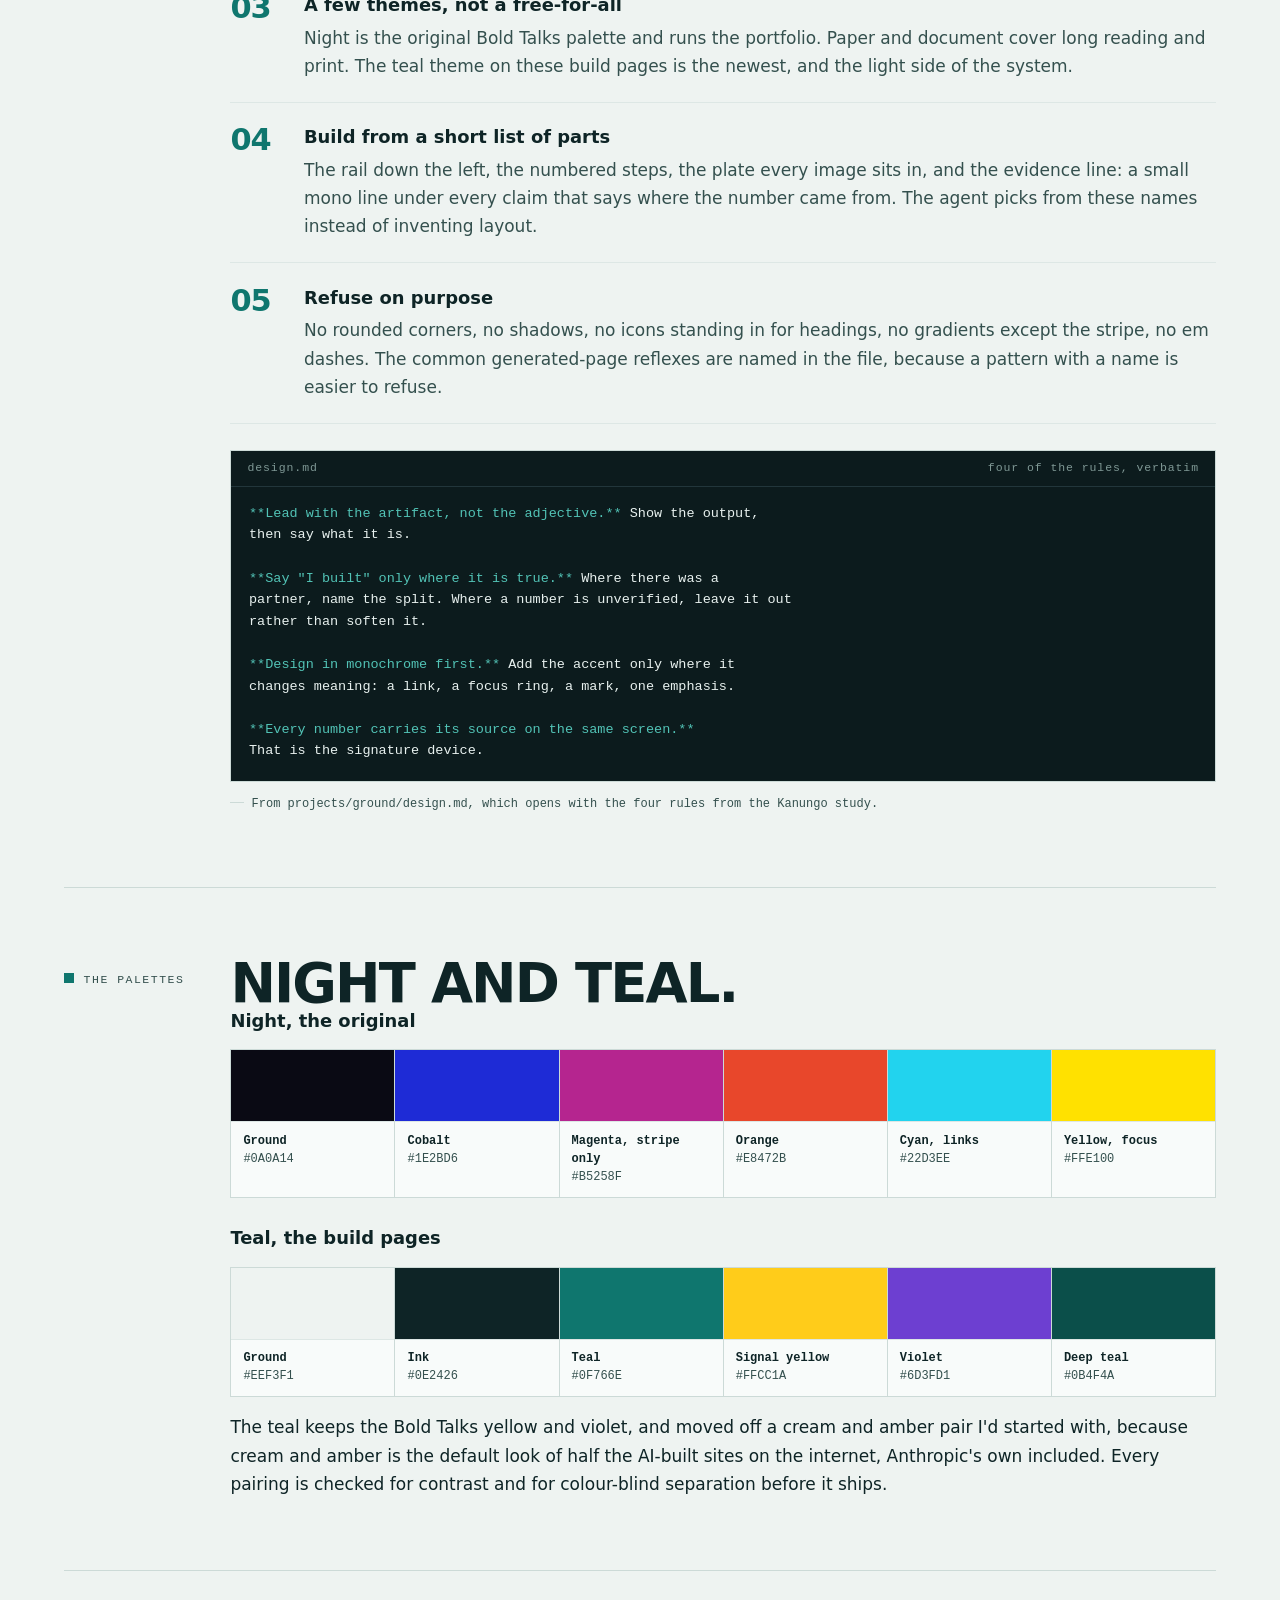
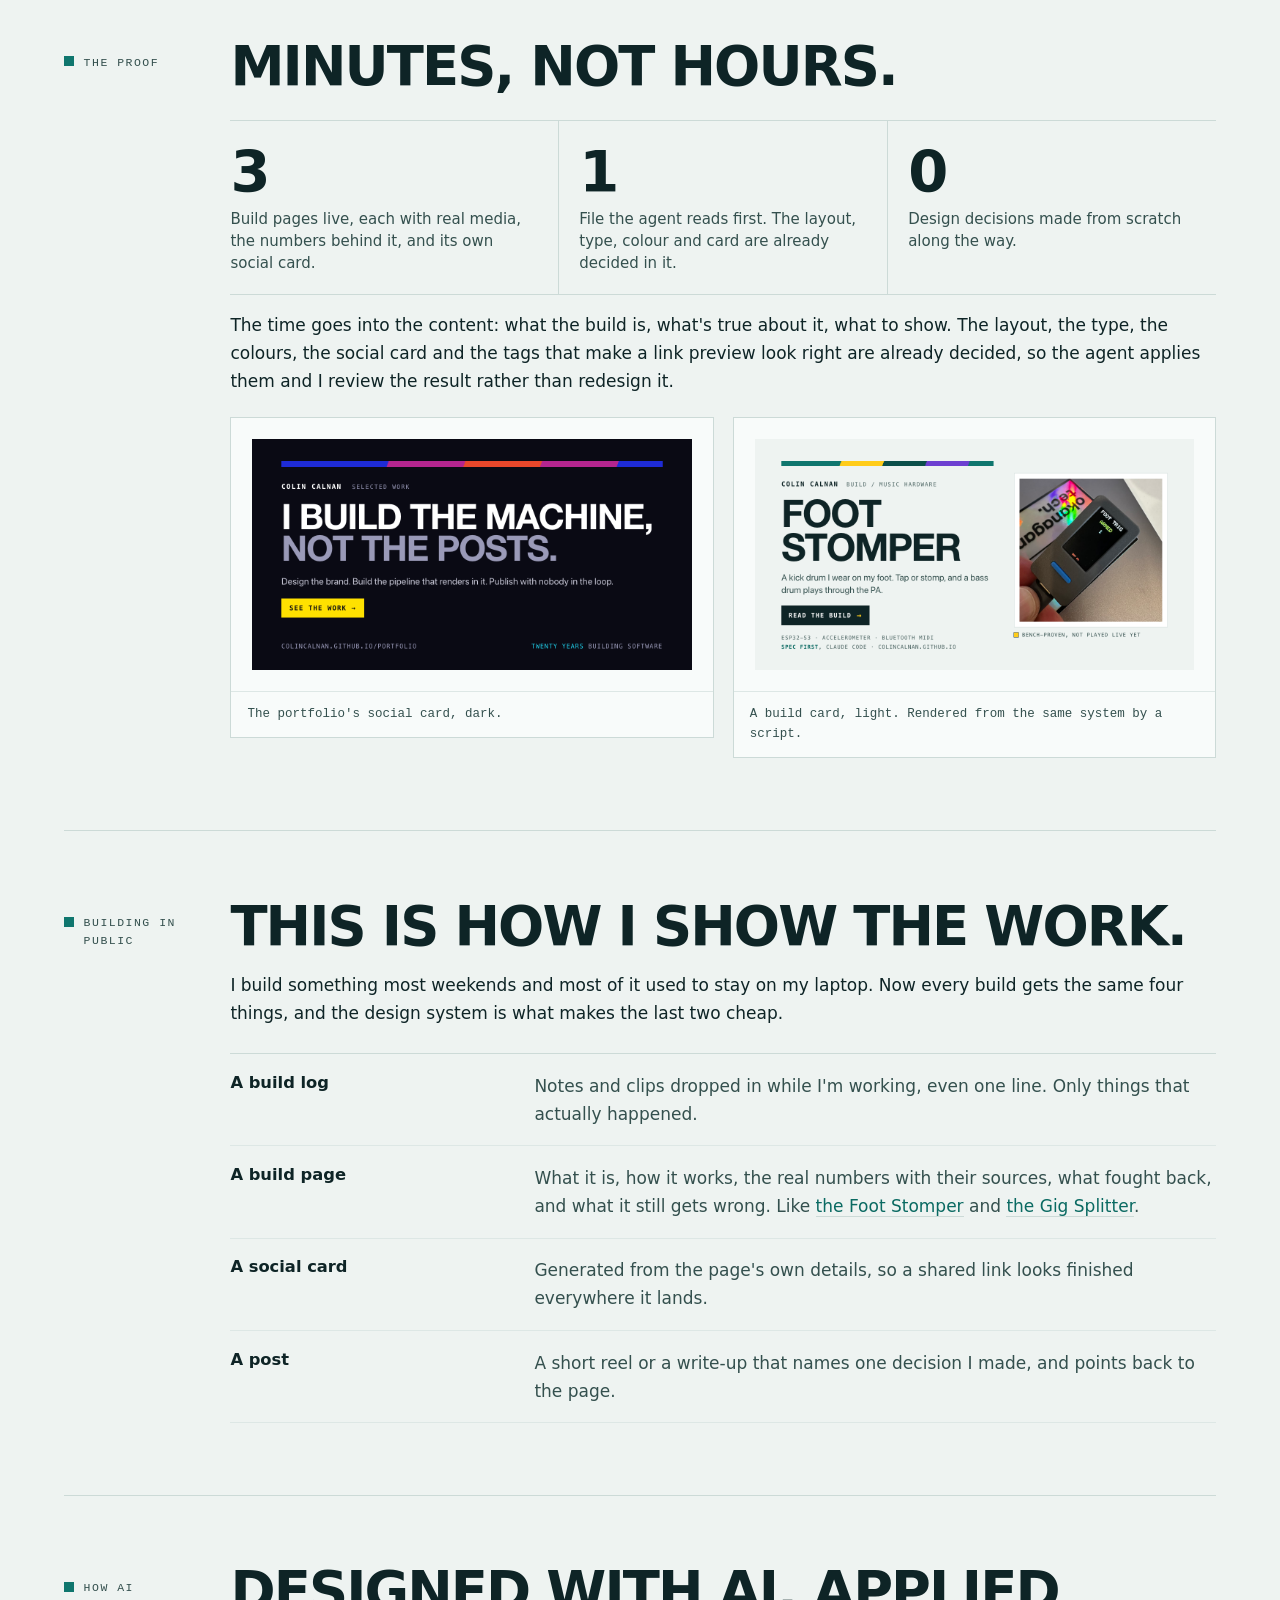
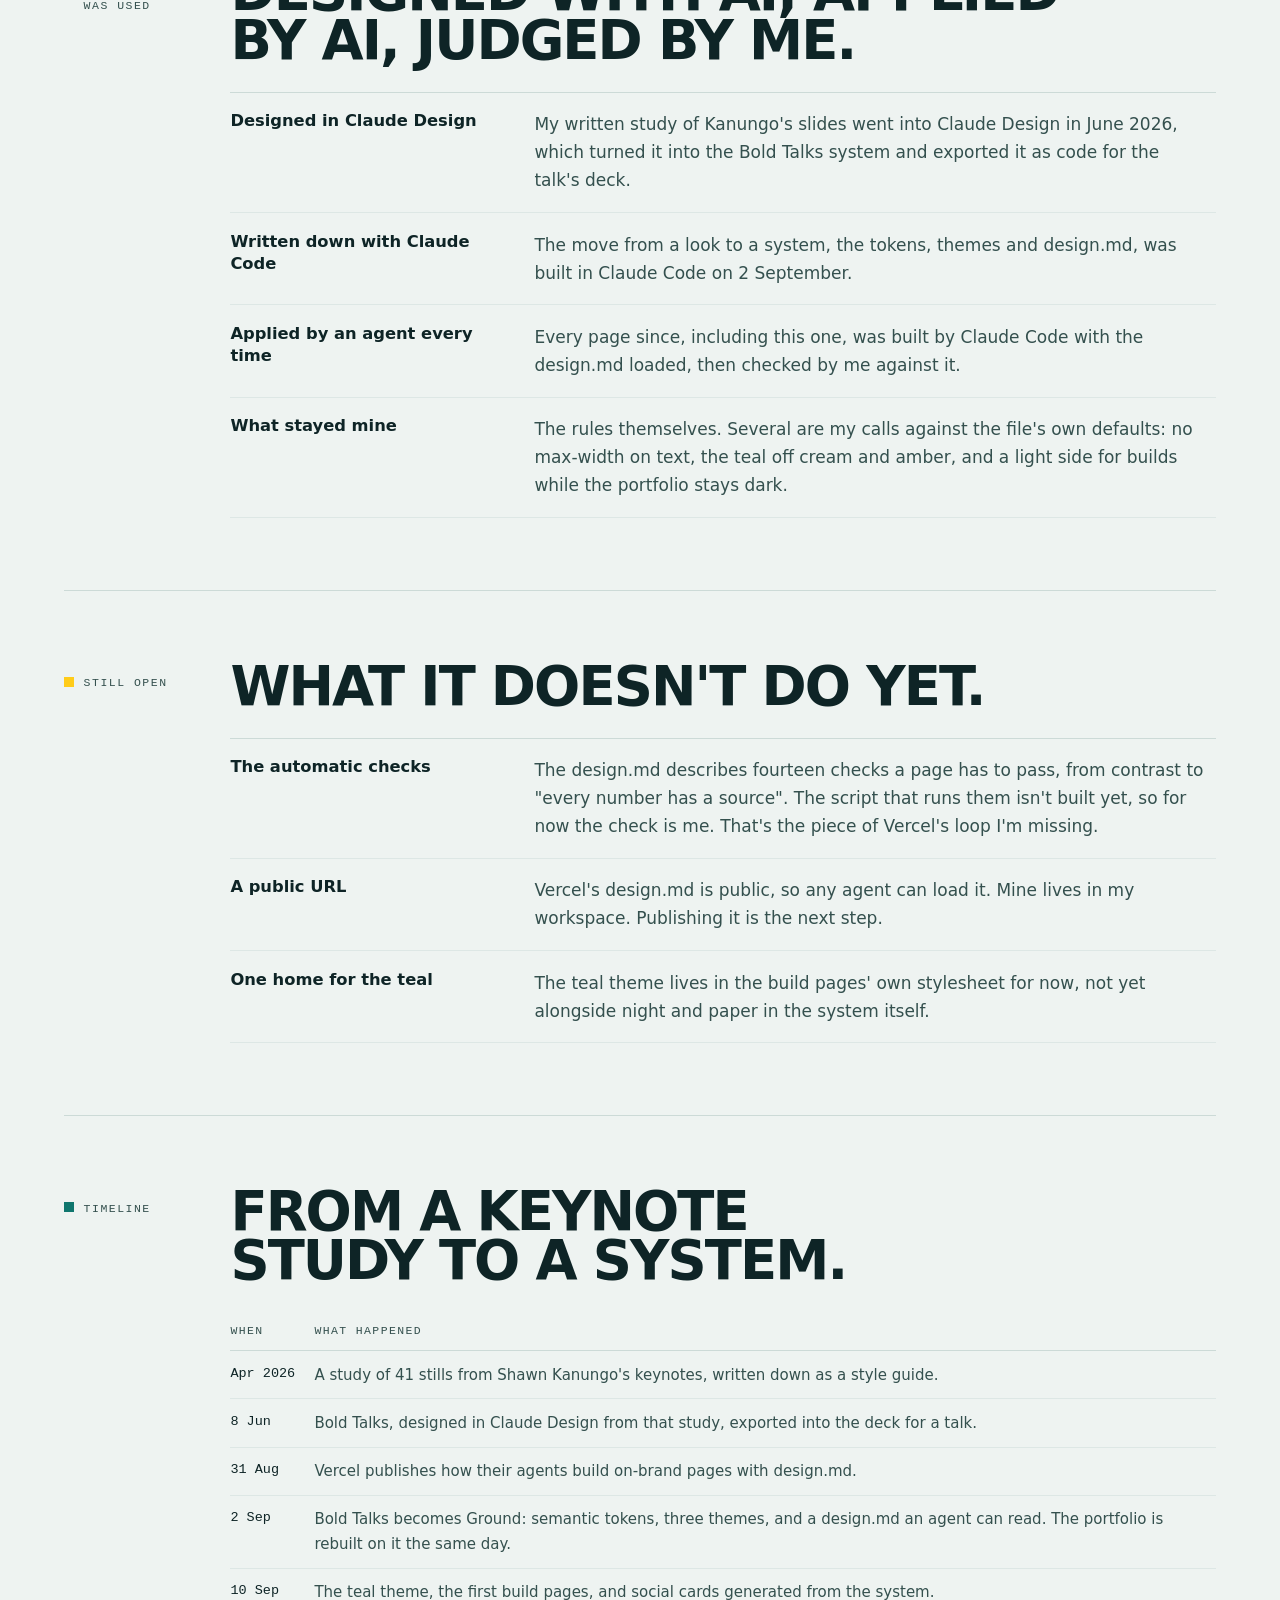
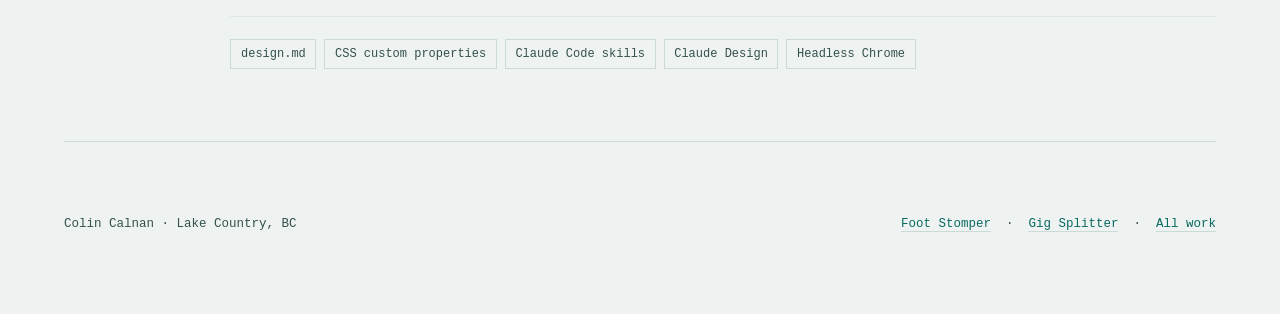
==== commit ab2d8aae: "Bold Talks: drop clock times from the proof section Co-Authored-By: Claude Opus 5 (1M context) <nore" ====
--- a/builds/bold-talks/index.html
+++ b/builds/bold-talks/index.html
@@ -150,11 +150,10 @@
     <div class="body">
       <h2 class="display" id="speed">Minutes, not hours.</h2>
       <div class="stats">
-        <div class="stat"><b>09:15</b><span>First commit of the two build pages on this site, 10 September 2026.</span></div>
-        <div class="stat"><b>09:41</b><span>Same morning: photos, a video and a social card for each page, all published.</span></div>
-        <div class="stat"><b>0</b><span>Design decisions made from scratch along the way. The file had already made them.</span></div>
-      </div>
-      <p class="evidence">Commit times from the portfolio repository's history.</p>
+        <div class="stat"><b>3</b><span>Build pages live, each with real media, the numbers behind it, and its own social card.</span></div>
+        <div class="stat"><b>1</b><span>File the agent reads first. The layout, type, colour and card are already decided in it.</span></div>
+        <div class="stat"><b>0</b><span>Design decisions made from scratch along the way.</span></div>
+      </div>
       <p>The time goes into the content: what the build is, what's true about it, what to show. The layout, the type, the colours, the social card and the tags that make a link preview look right are already decided, so the agent applies them and I review the result rather than redesign it.</p>
       <div class="pair">
         <figure class="plate">
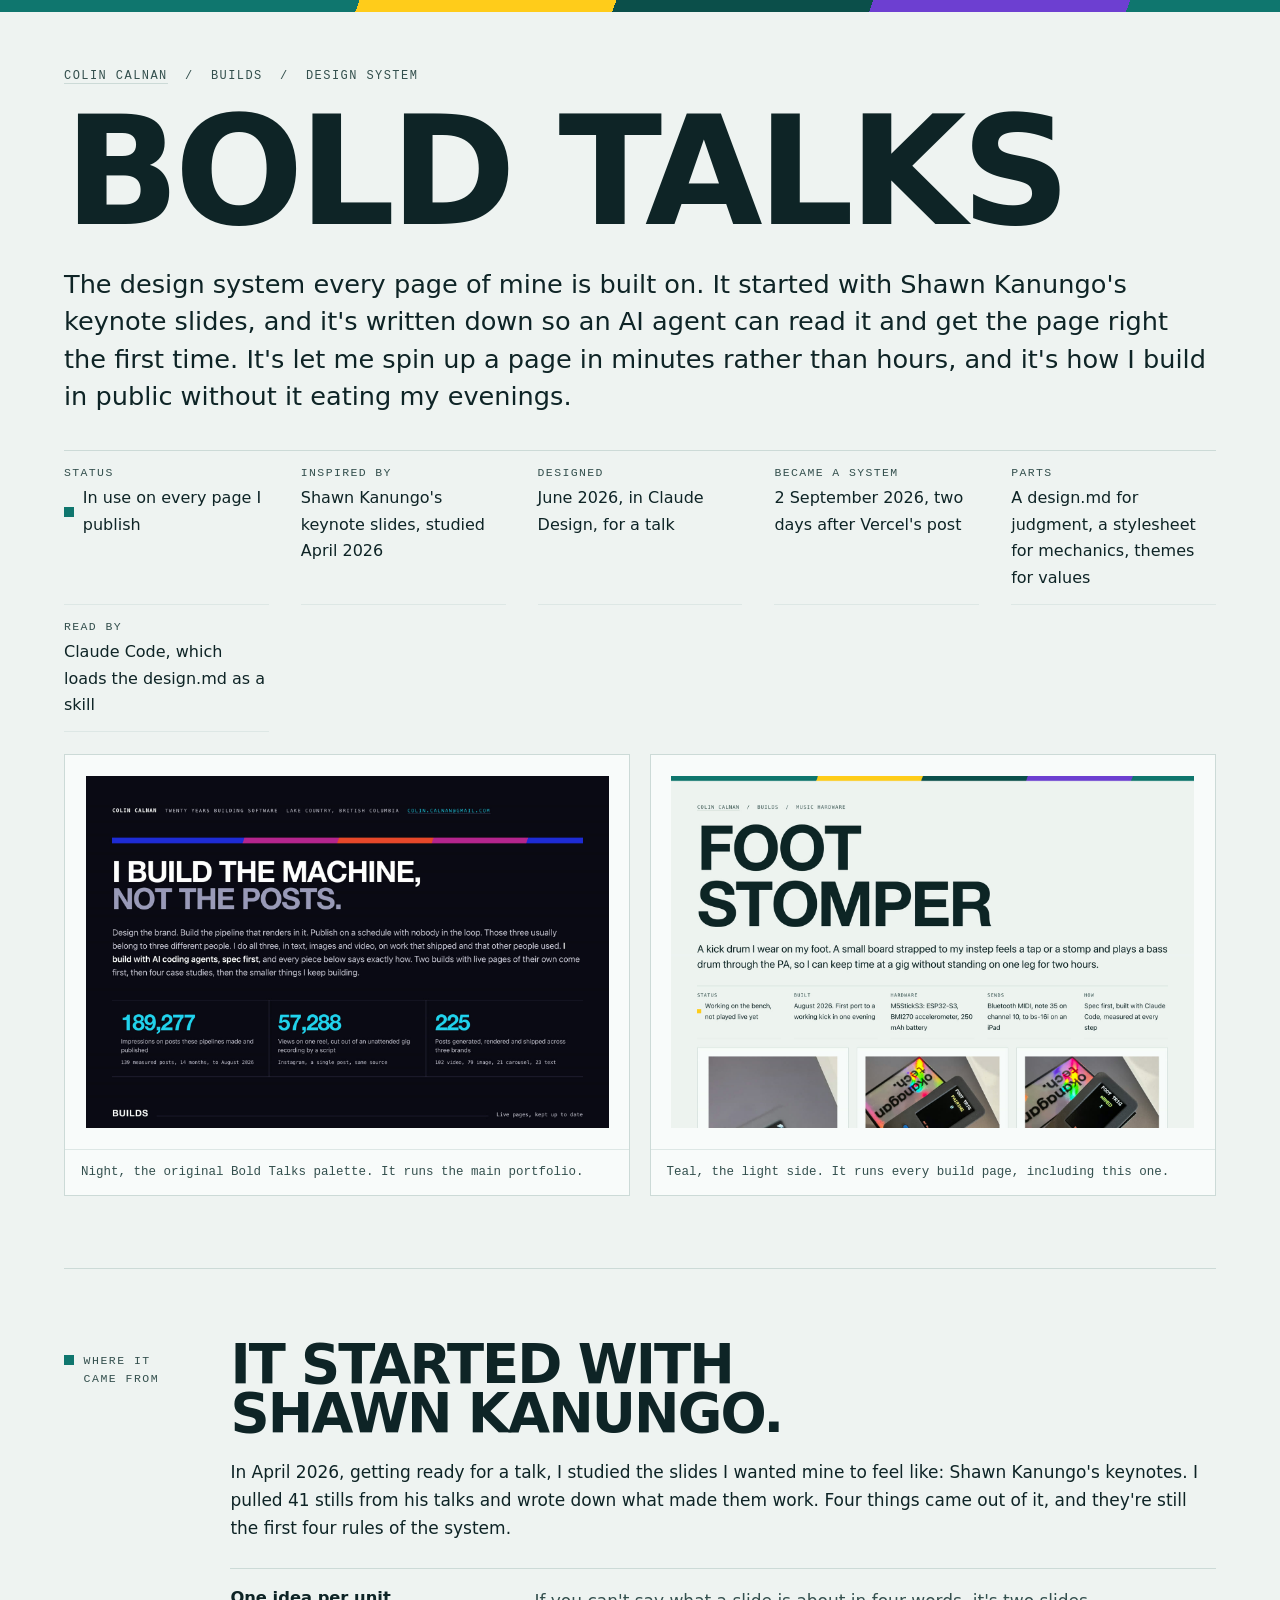
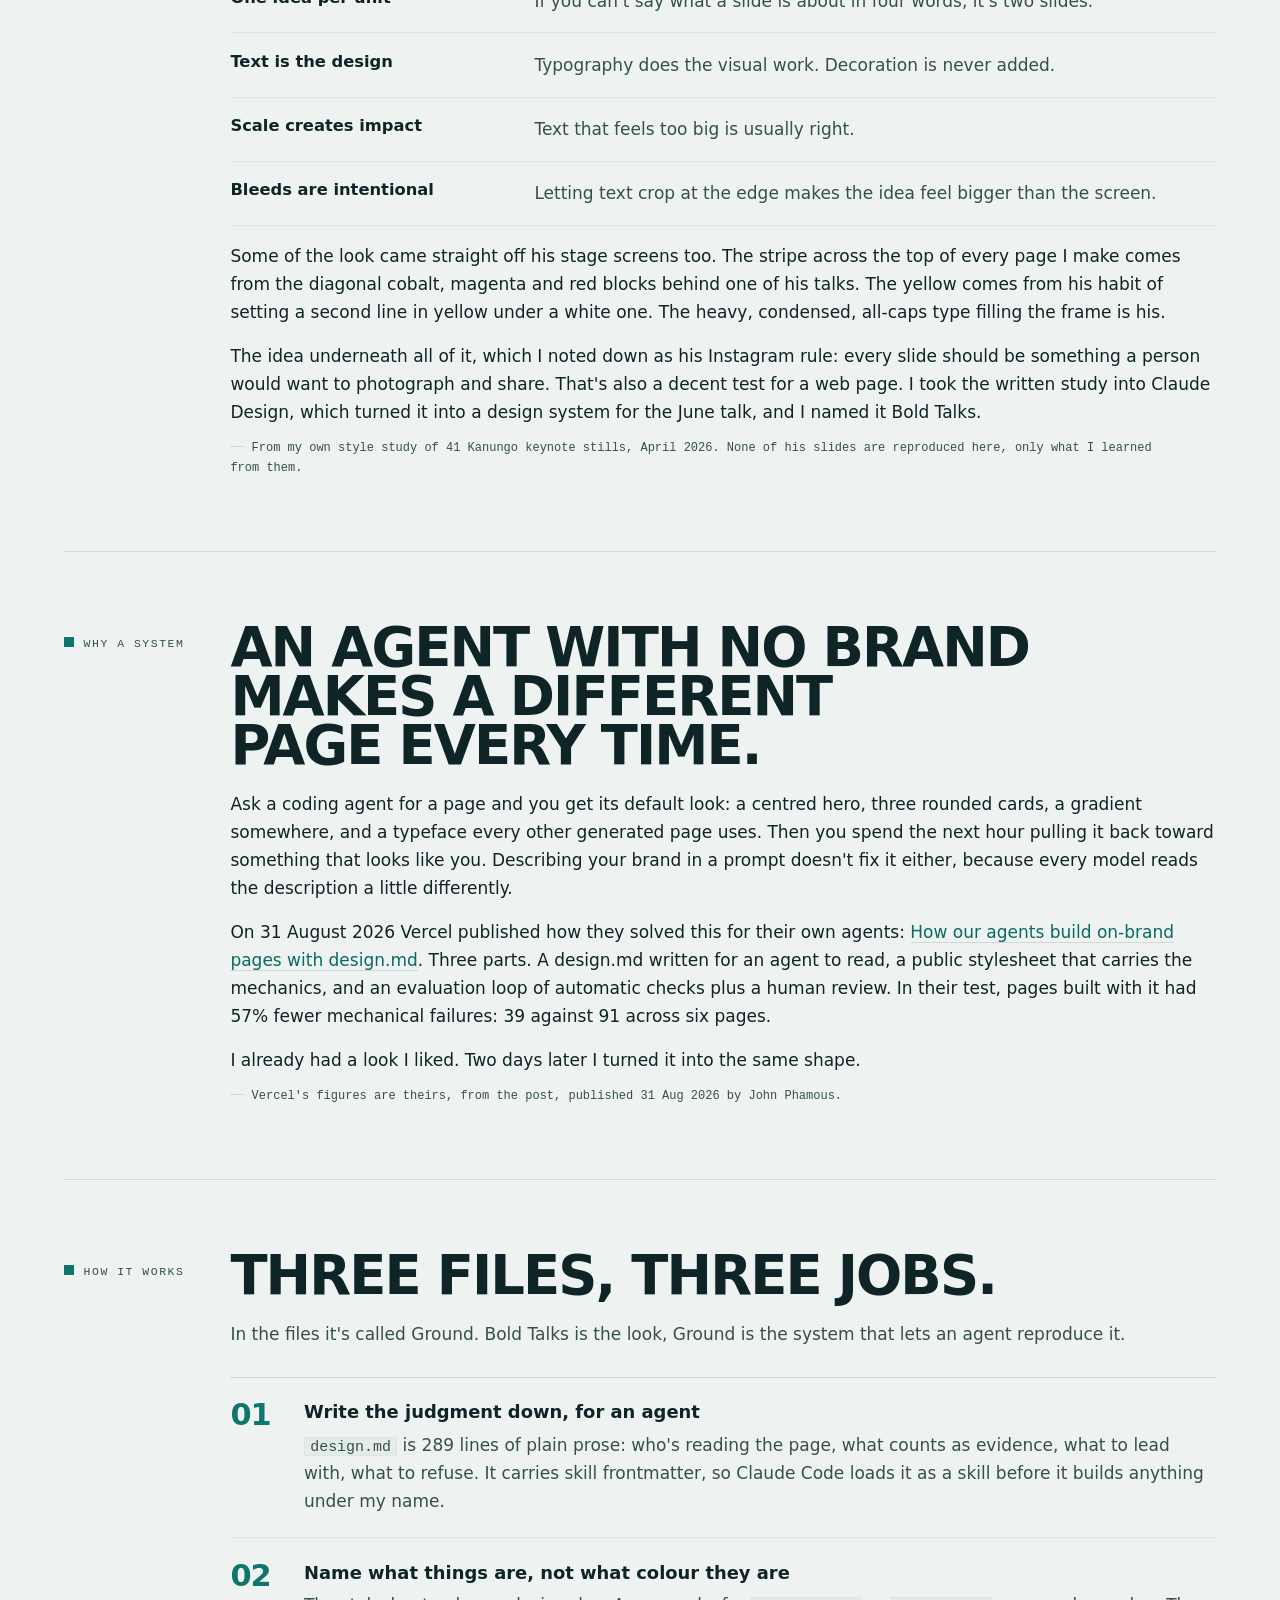
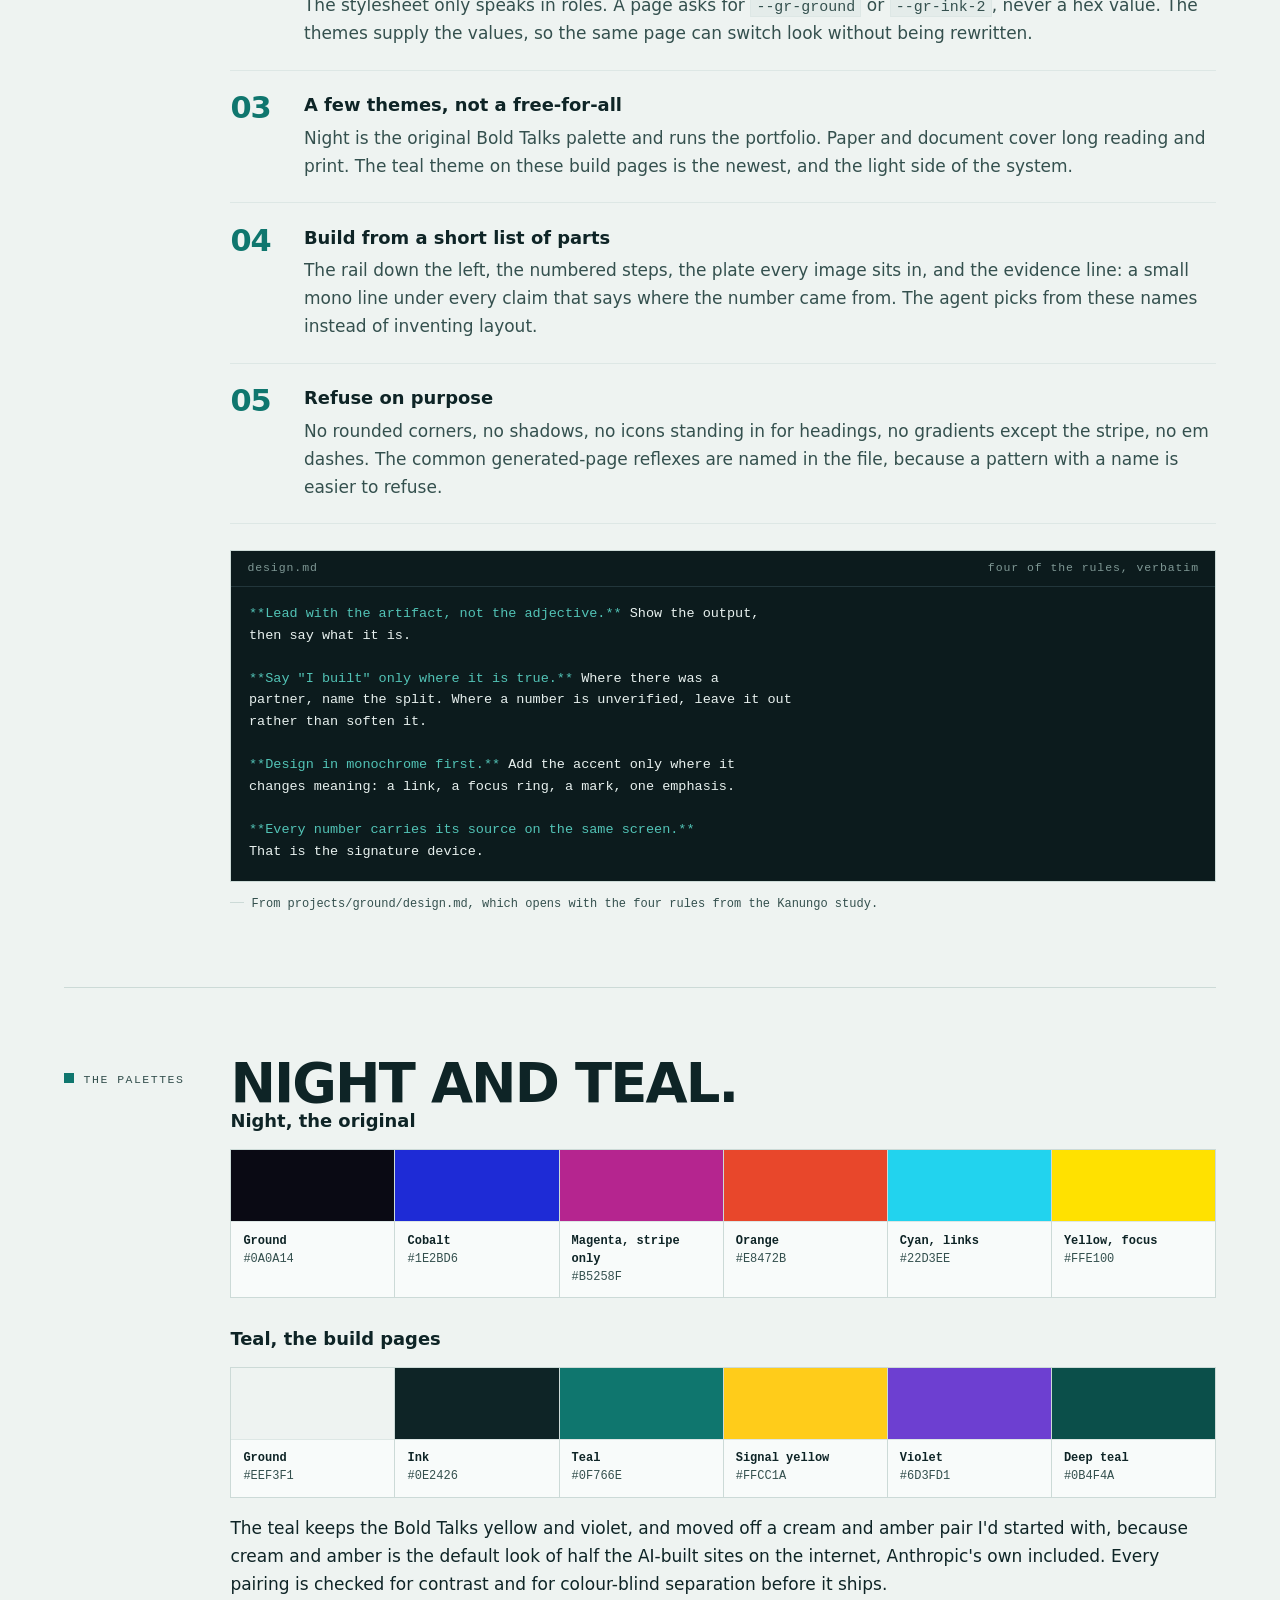
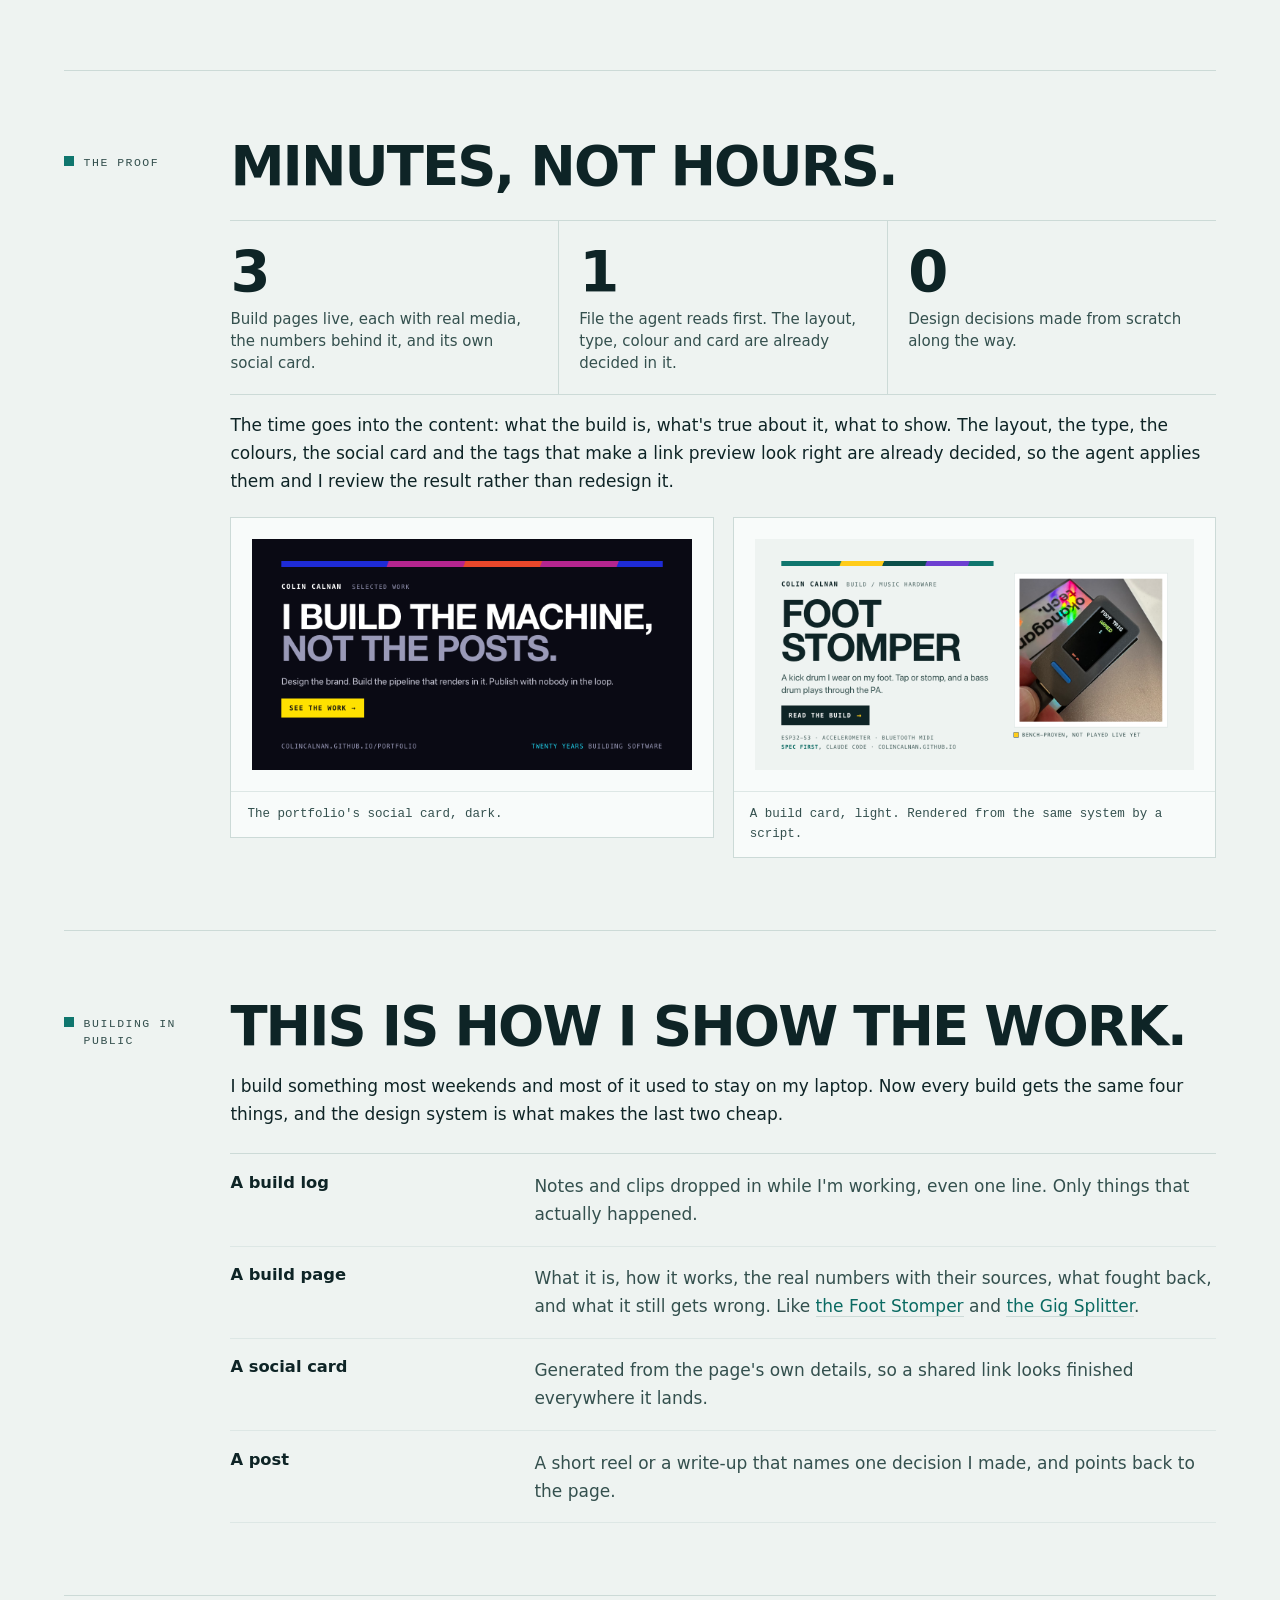
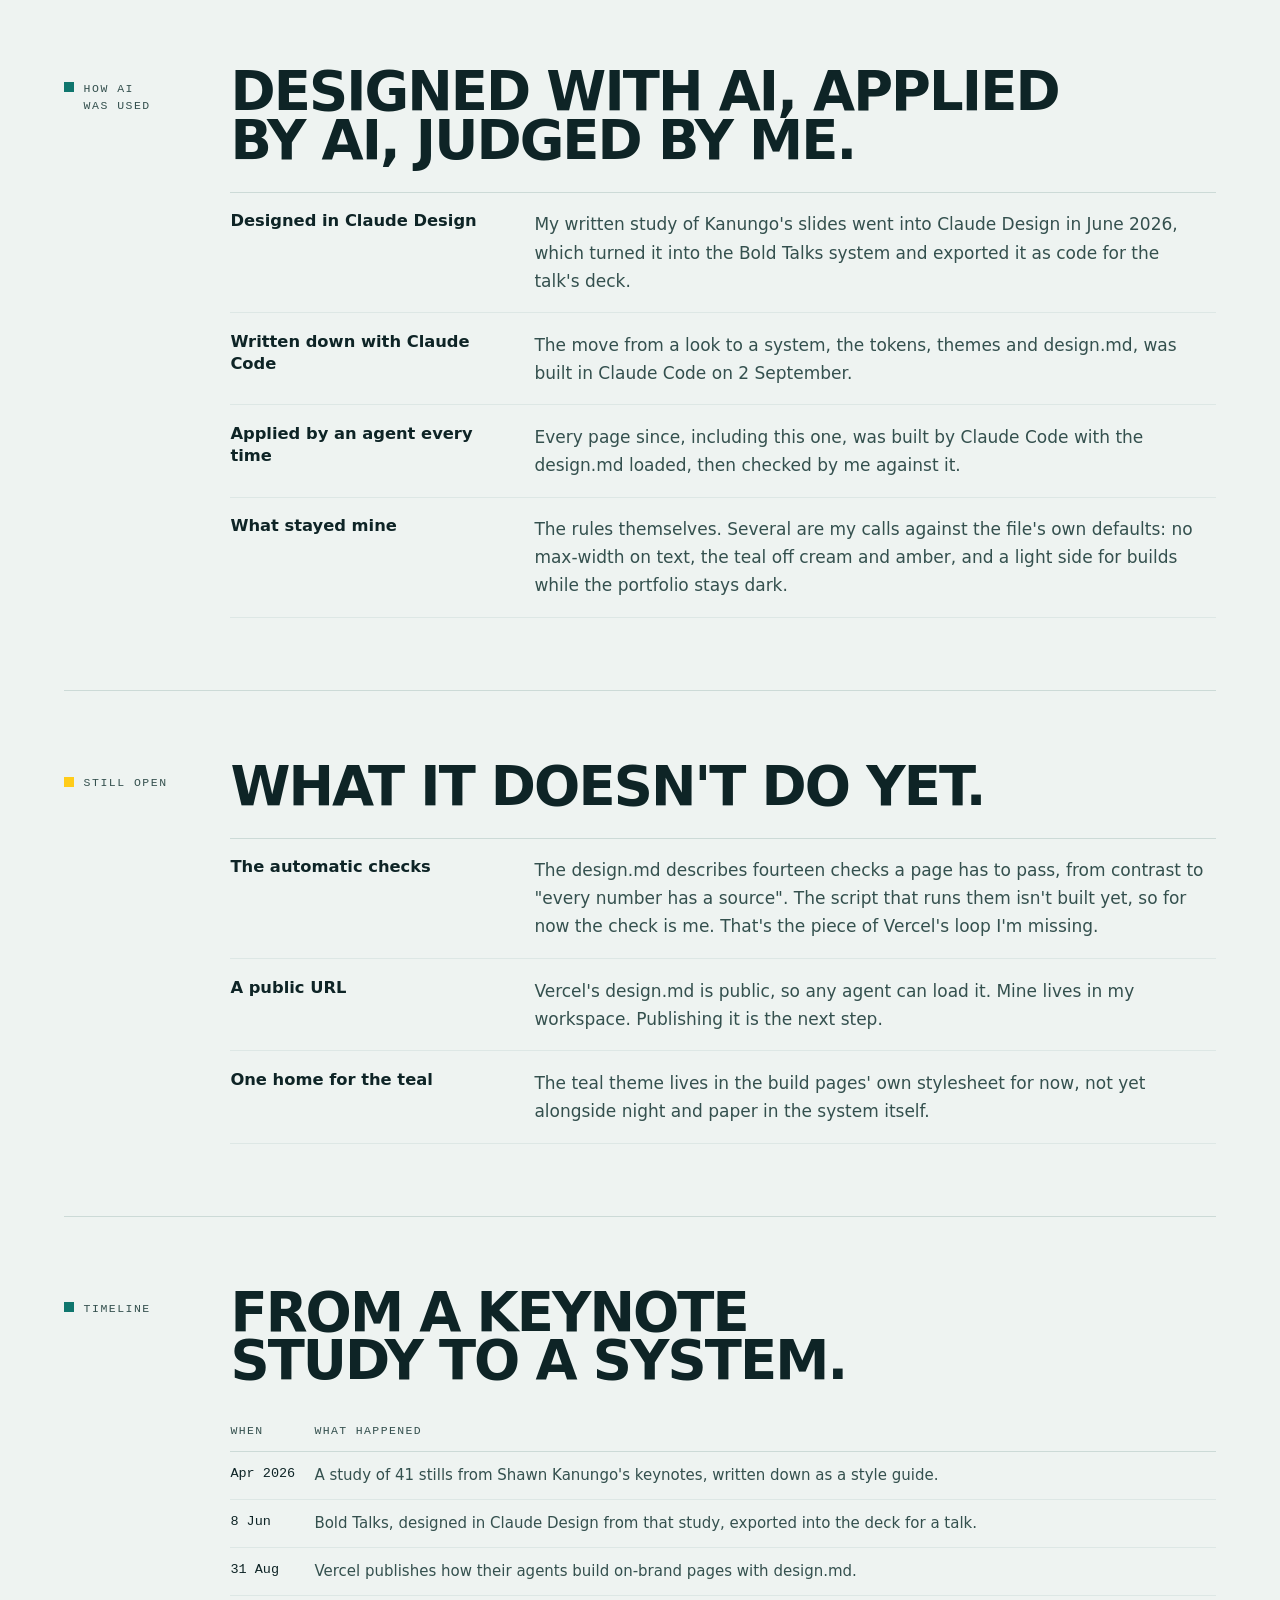
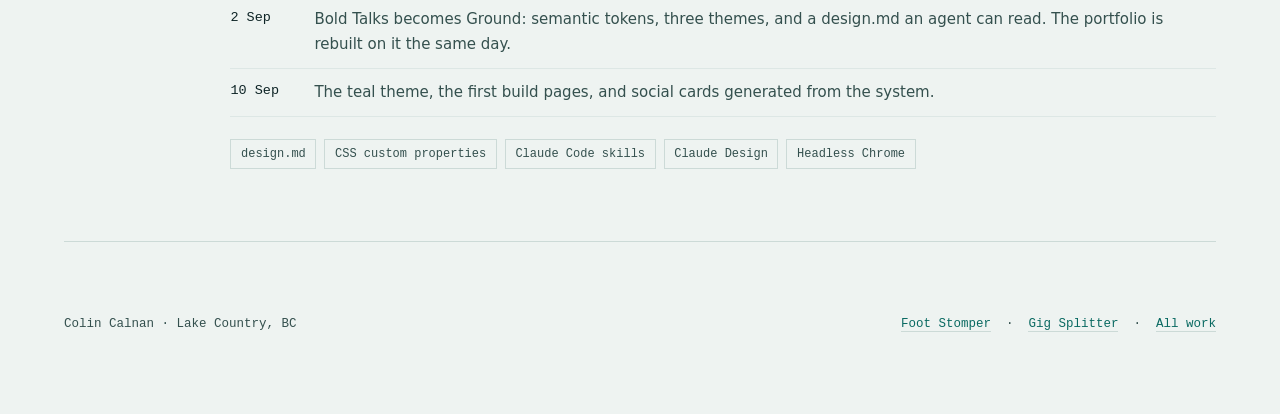
==== commit f08ee761: "Bold Talks: where the stripe and the yellow came from Co-Authored-By: Claude Opus 5 (1M context) <no" ====
--- a/builds/bold-talks/index.html
+++ b/builds/bold-talks/index.html
@@ -63,6 +63,7 @@
         <li><h3>Scale creates impact</h3><p>Text that feels too big is usually right.</p></li>
         <li><h3>Bleeds are intentional</h3><p>Letting text crop at the edge makes the idea feel bigger than the screen.</p></li>
       </ul>
+      <p>Some of the look came straight off his stage screens too. The stripe across the top of every page I make comes from the diagonal cobalt, magenta and red blocks behind one of his talks. The yellow comes from his habit of setting a second line in yellow under a white one. The heavy, condensed, all-caps type filling the frame is his.</p>
       <p>The idea underneath all of it, which I noted down as his Instagram rule: every slide should be something a person would want to photograph and share. That's also a decent test for a web page. I took the written study into Claude Design, which turned it into a design system for the June talk, and I named it Bold Talks.</p>
       <p class="evidence">From my own style study of 41 Kanungo keynote stills, April 2026. None of his slides are reproduced here, only what I learned from them.</p>
     </div>
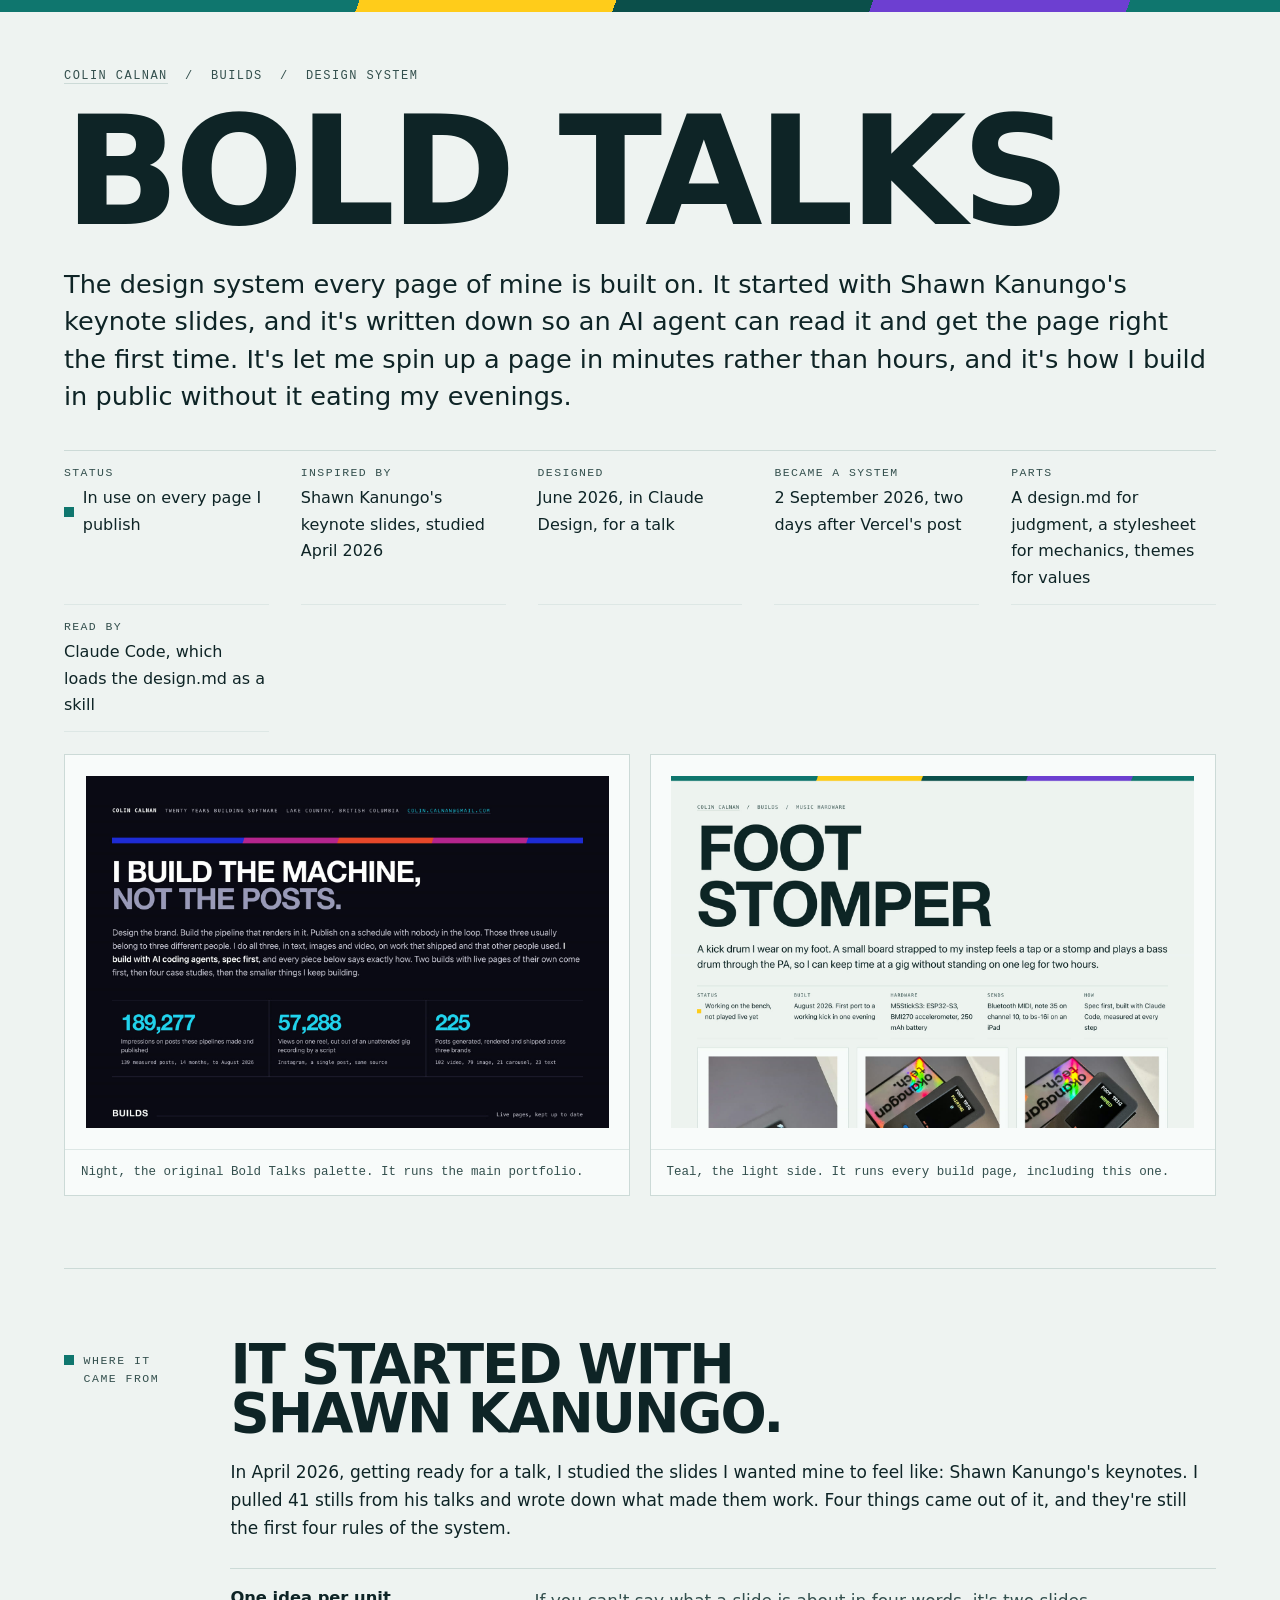
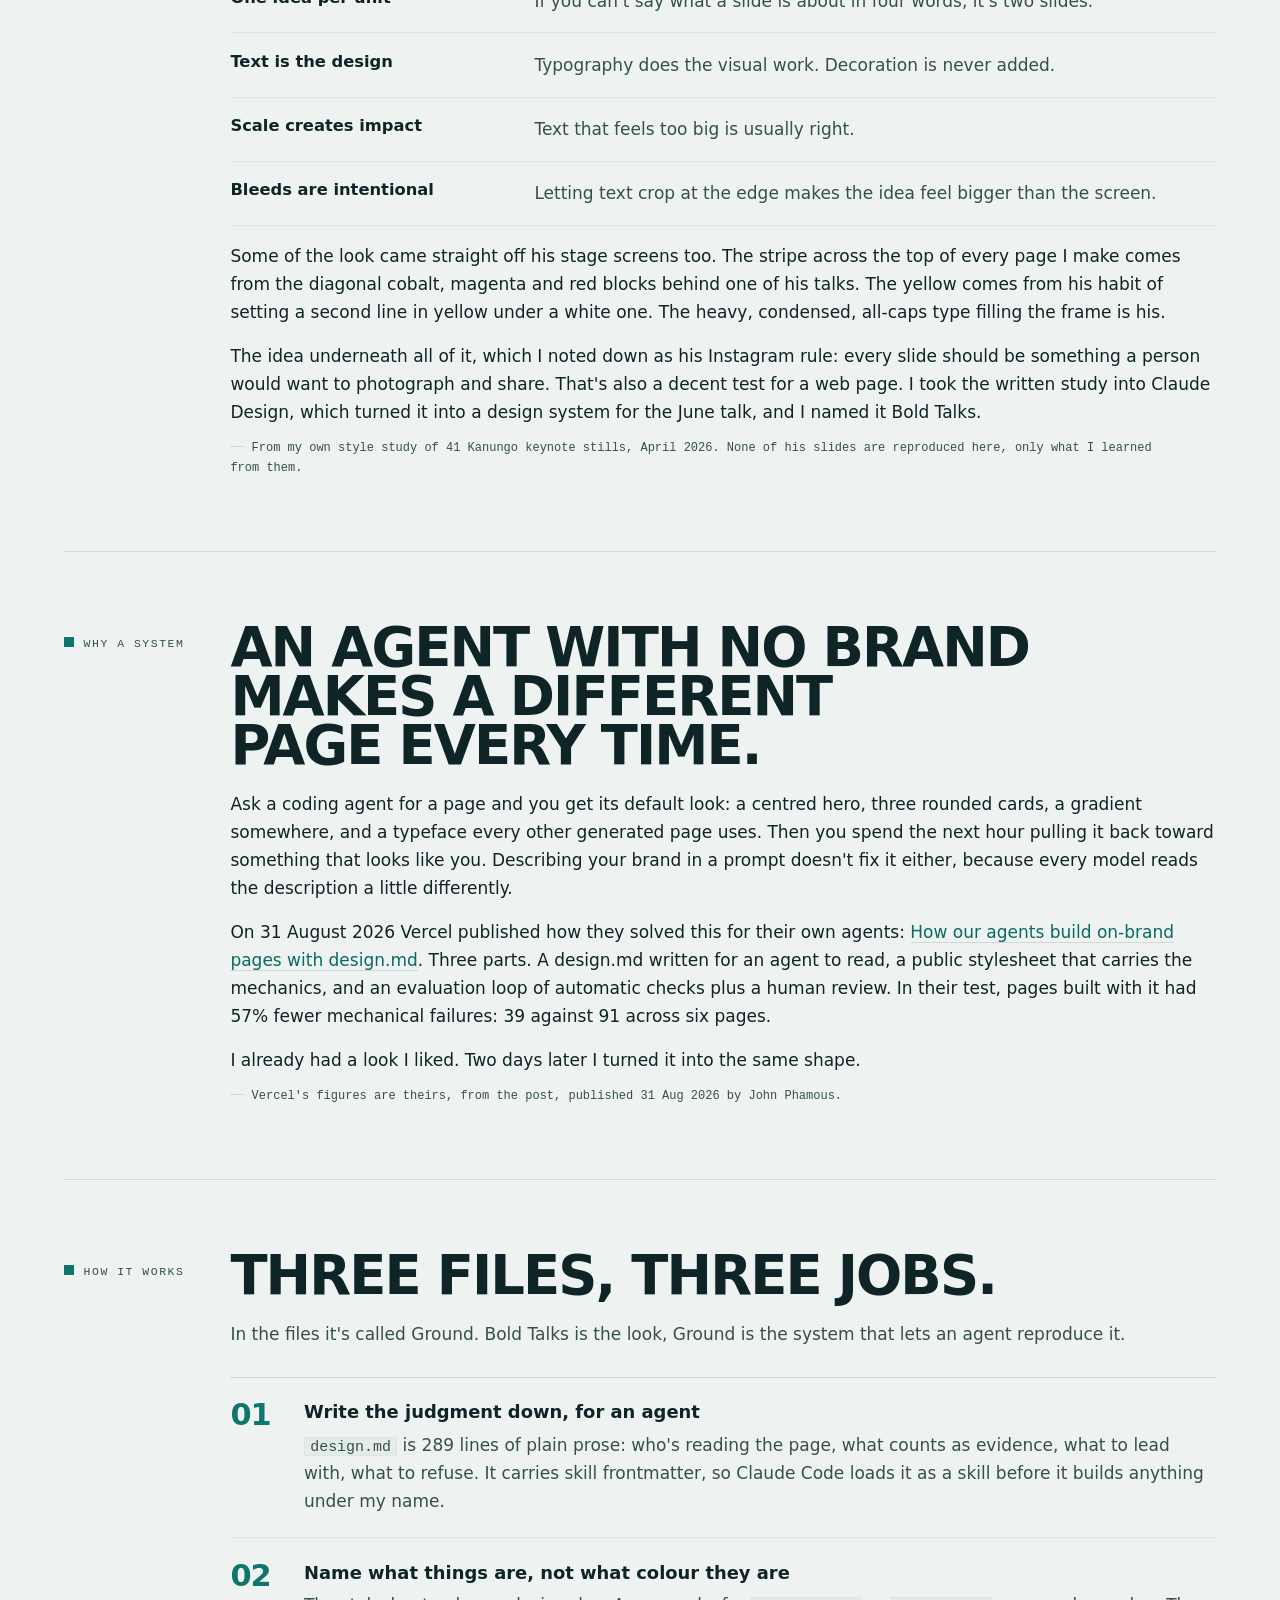
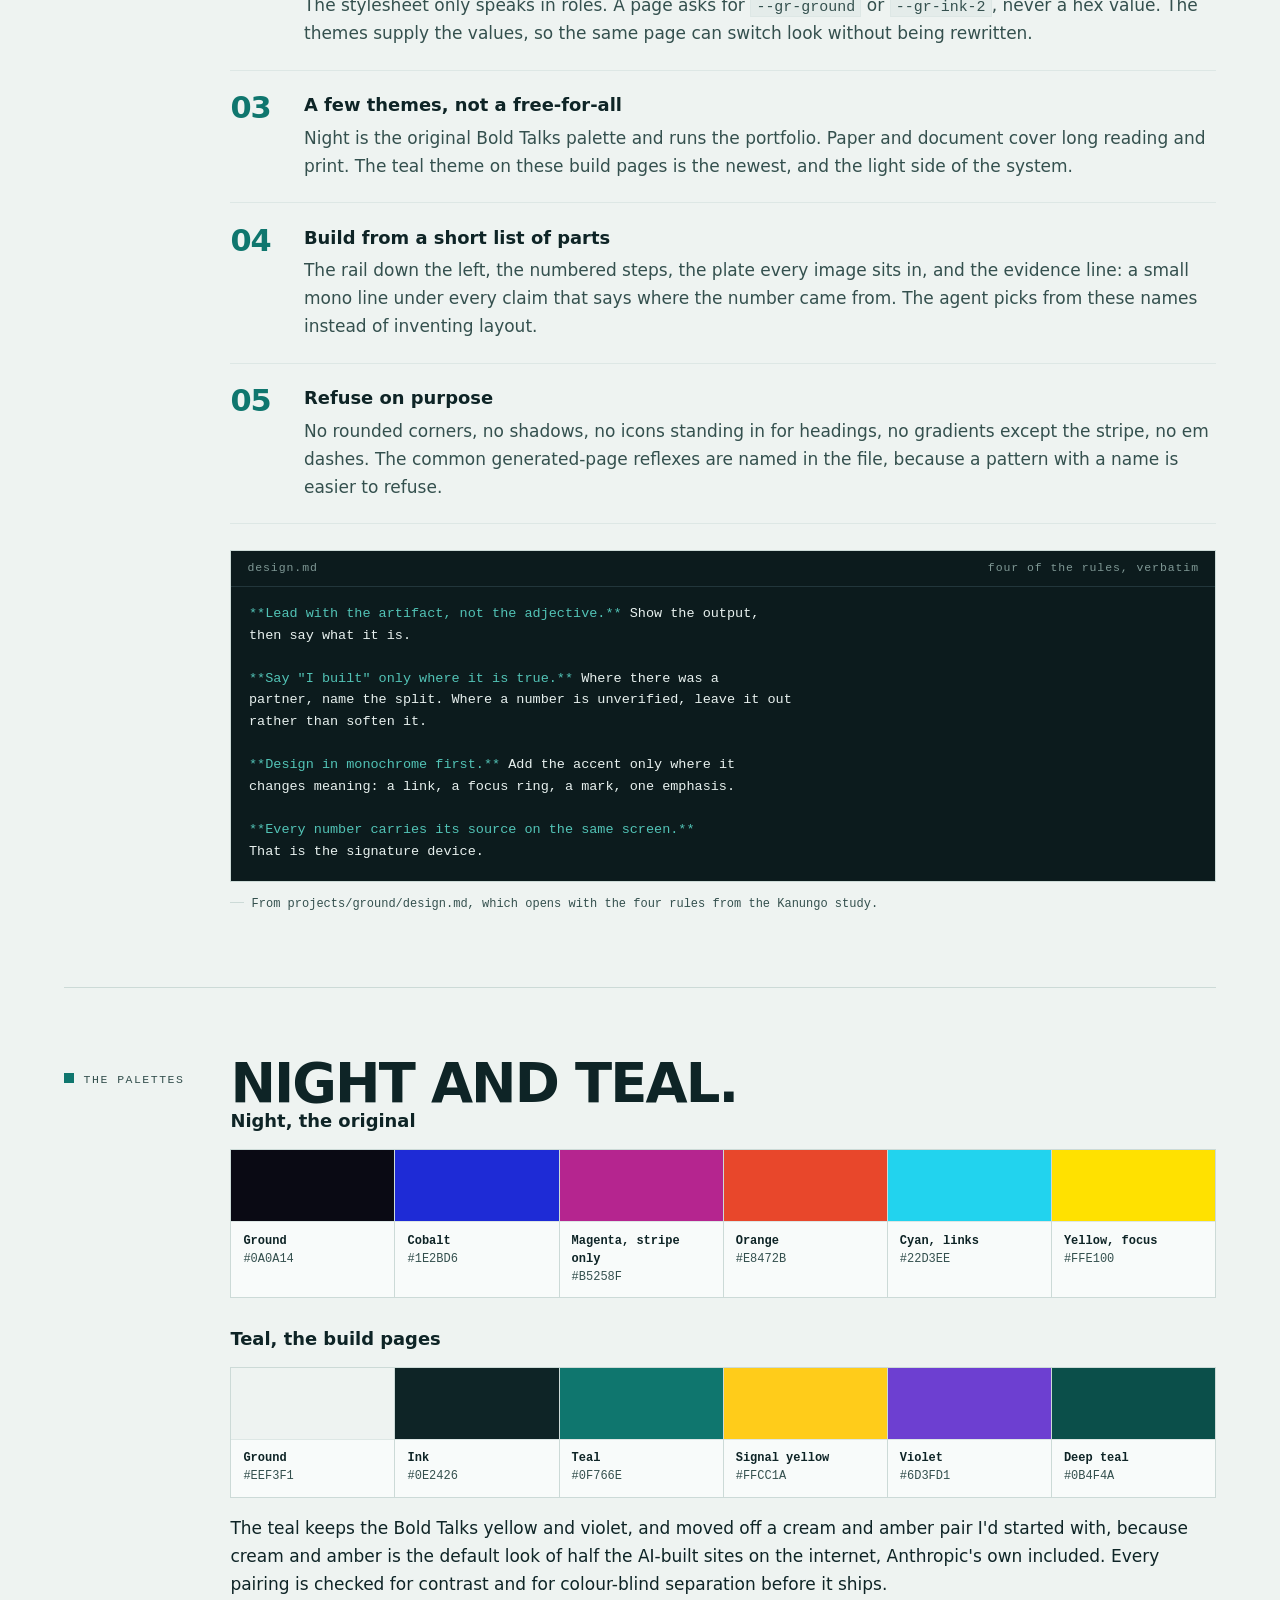
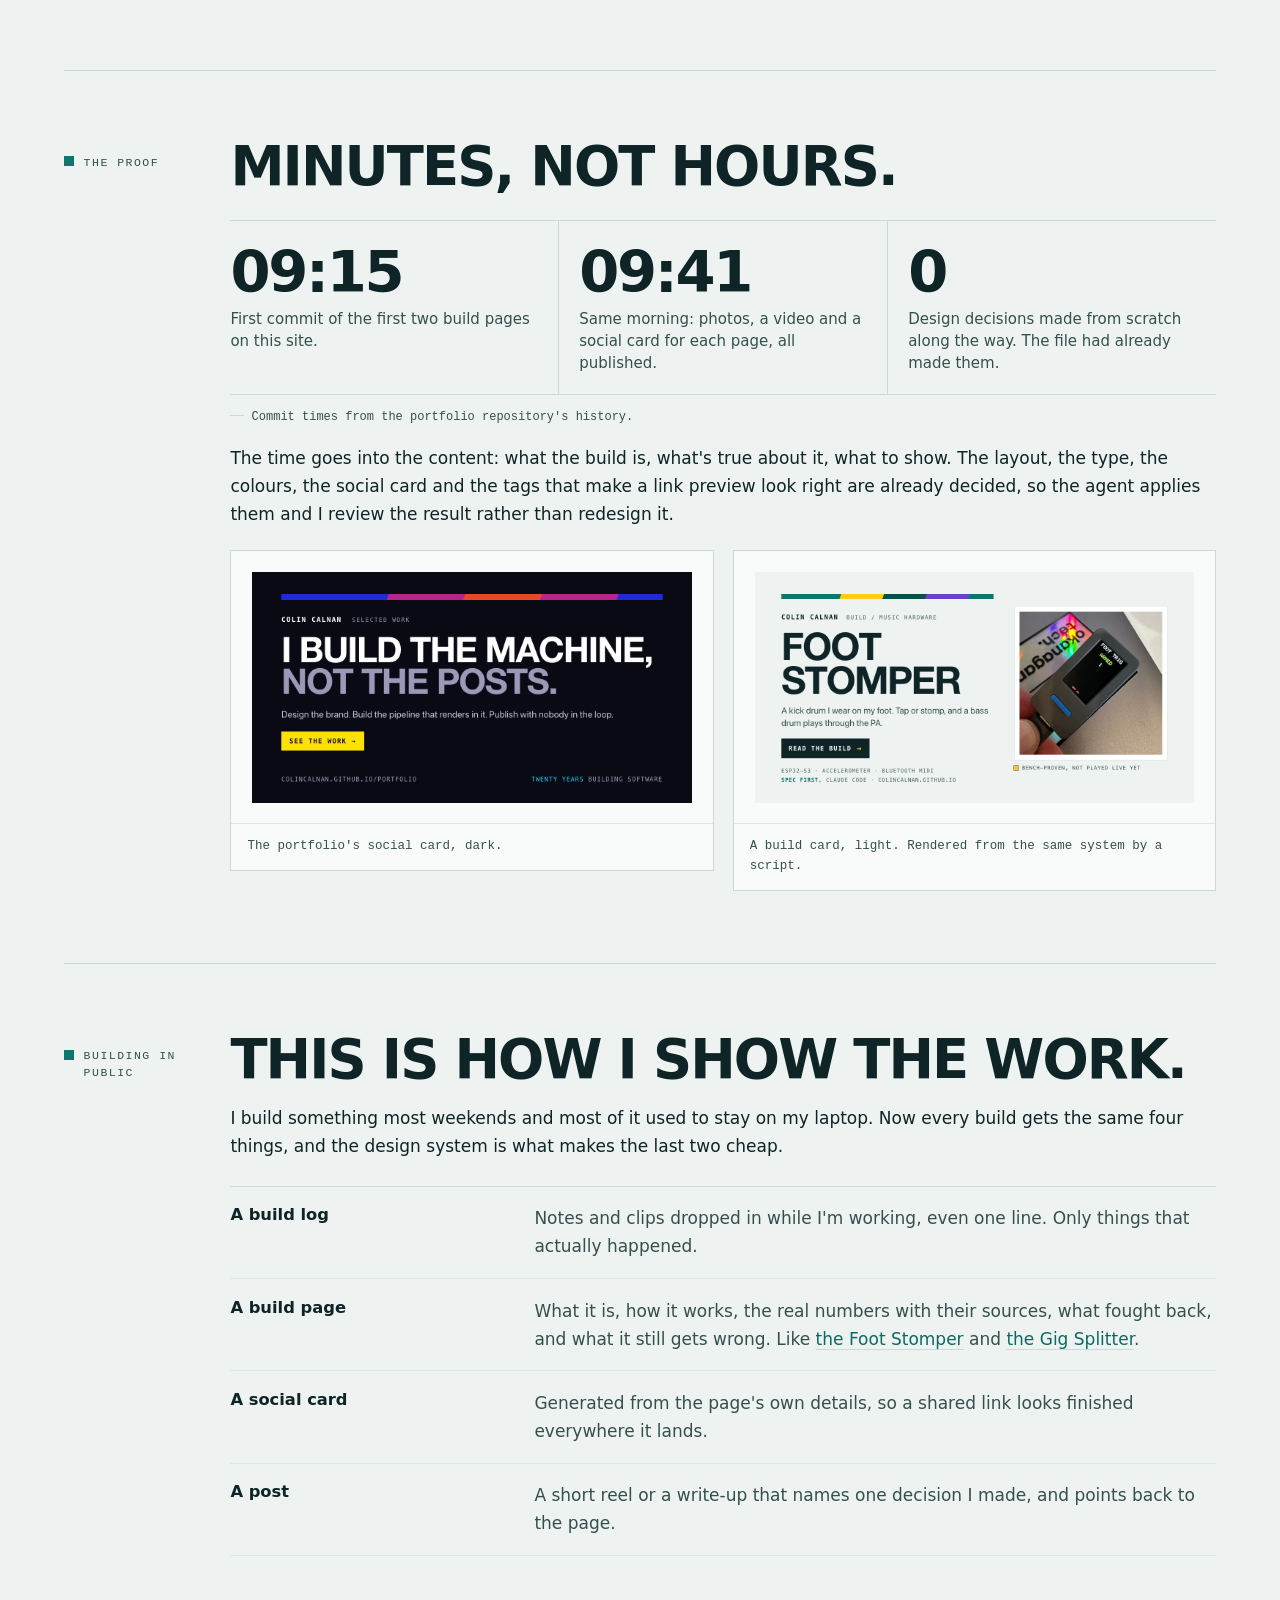
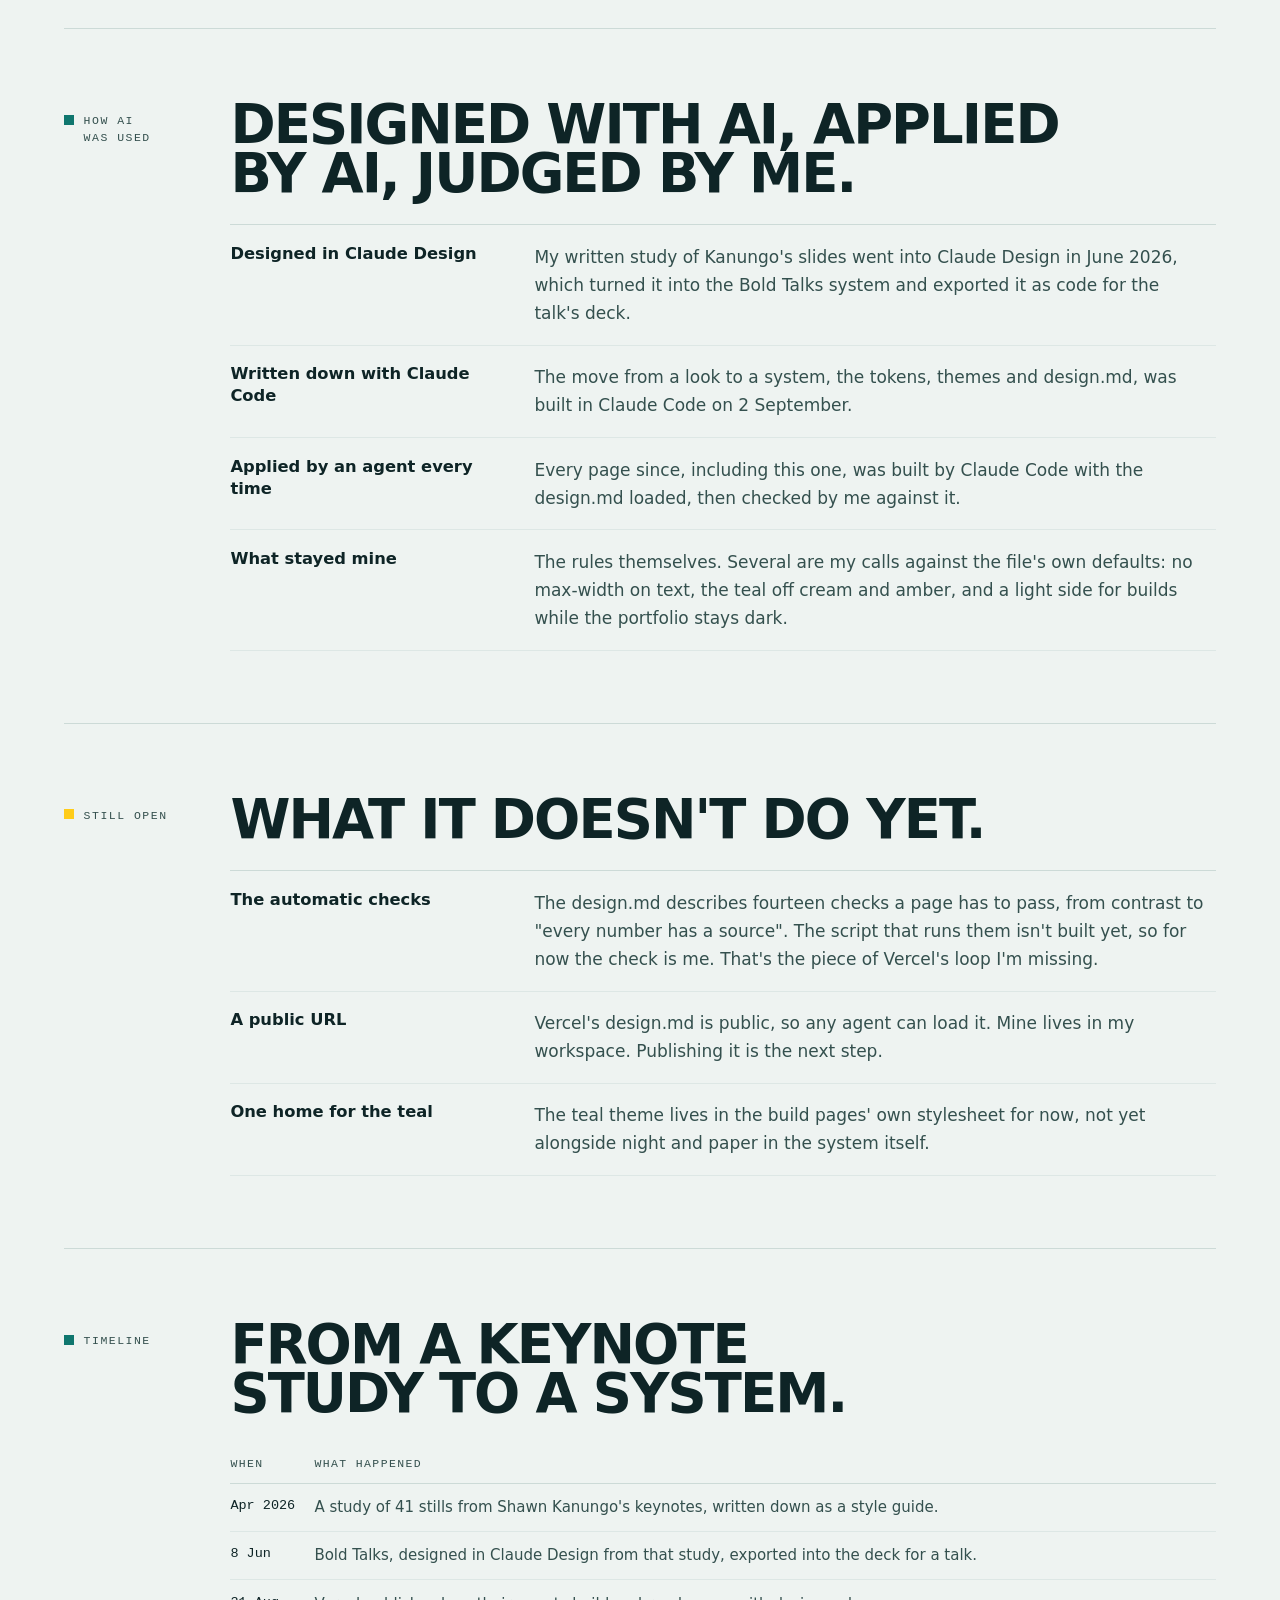
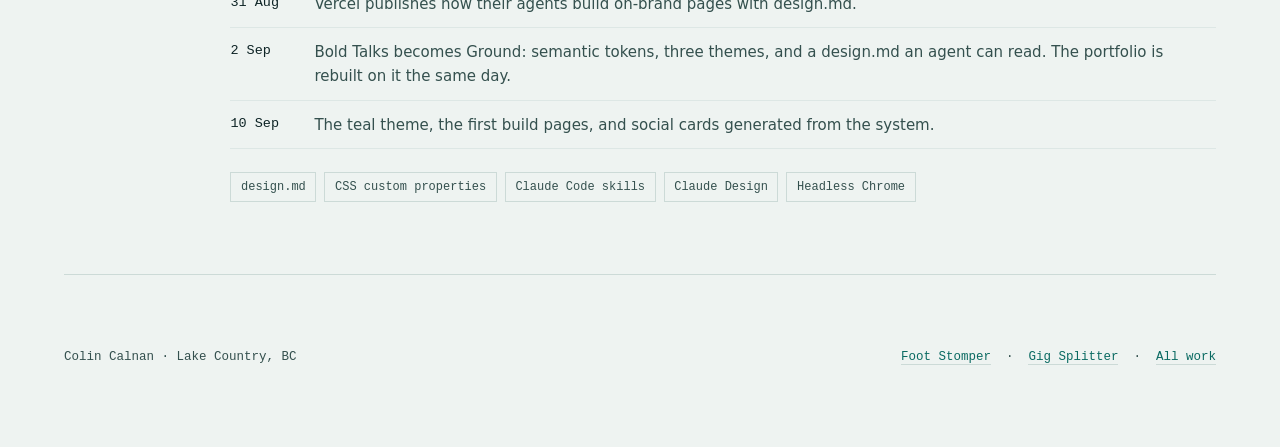
==== commit 2df3ffd7: "Bold Talks: bring the commit times back, without the date Co-Authored-By: Claude Opus 5 (1M context)" ====
--- a/builds/bold-talks/index.html
+++ b/builds/bold-talks/index.html
@@ -151,10 +151,11 @@
     <div class="body">
       <h2 class="display" id="speed">Minutes, not hours.</h2>
       <div class="stats">
-        <div class="stat"><b>3</b><span>Build pages live, each with real media, the numbers behind it, and its own social card.</span></div>
-        <div class="stat"><b>1</b><span>File the agent reads first. The layout, type, colour and card are already decided in it.</span></div>
-        <div class="stat"><b>0</b><span>Design decisions made from scratch along the way.</span></div>
-      </div>
+        <div class="stat"><b>09:15</b><span>First commit of the first two build pages on this site.</span></div>
+        <div class="stat"><b>09:41</b><span>Same morning: photos, a video and a social card for each page, all published.</span></div>
+        <div class="stat"><b>0</b><span>Design decisions made from scratch along the way. The file had already made them.</span></div>
+      </div>
+      <p class="evidence">Commit times from the portfolio repository's history.</p>
       <p>The time goes into the content: what the build is, what's true about it, what to show. The layout, the type, the colours, the social card and the tags that make a link preview look right are already decided, so the agent applies them and I review the result rather than redesign it.</p>
       <div class="pair">
         <figure class="plate">
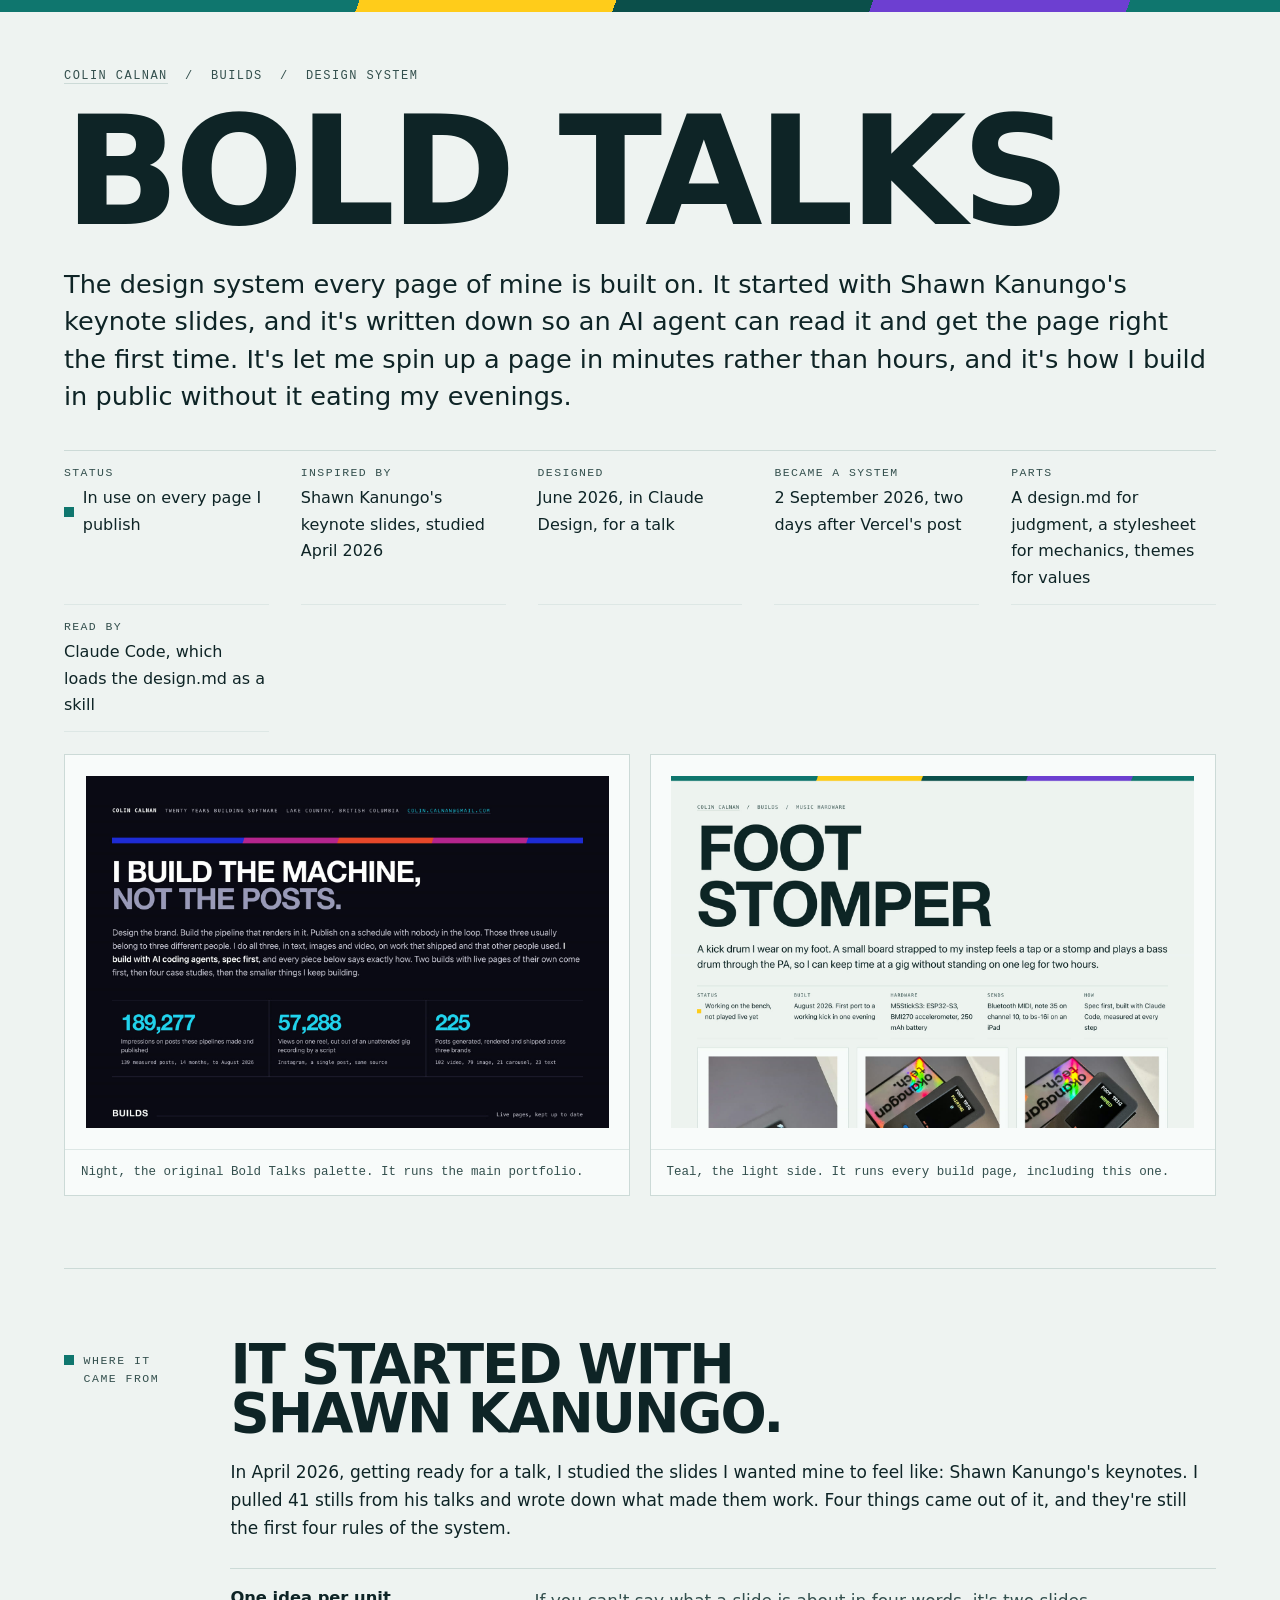
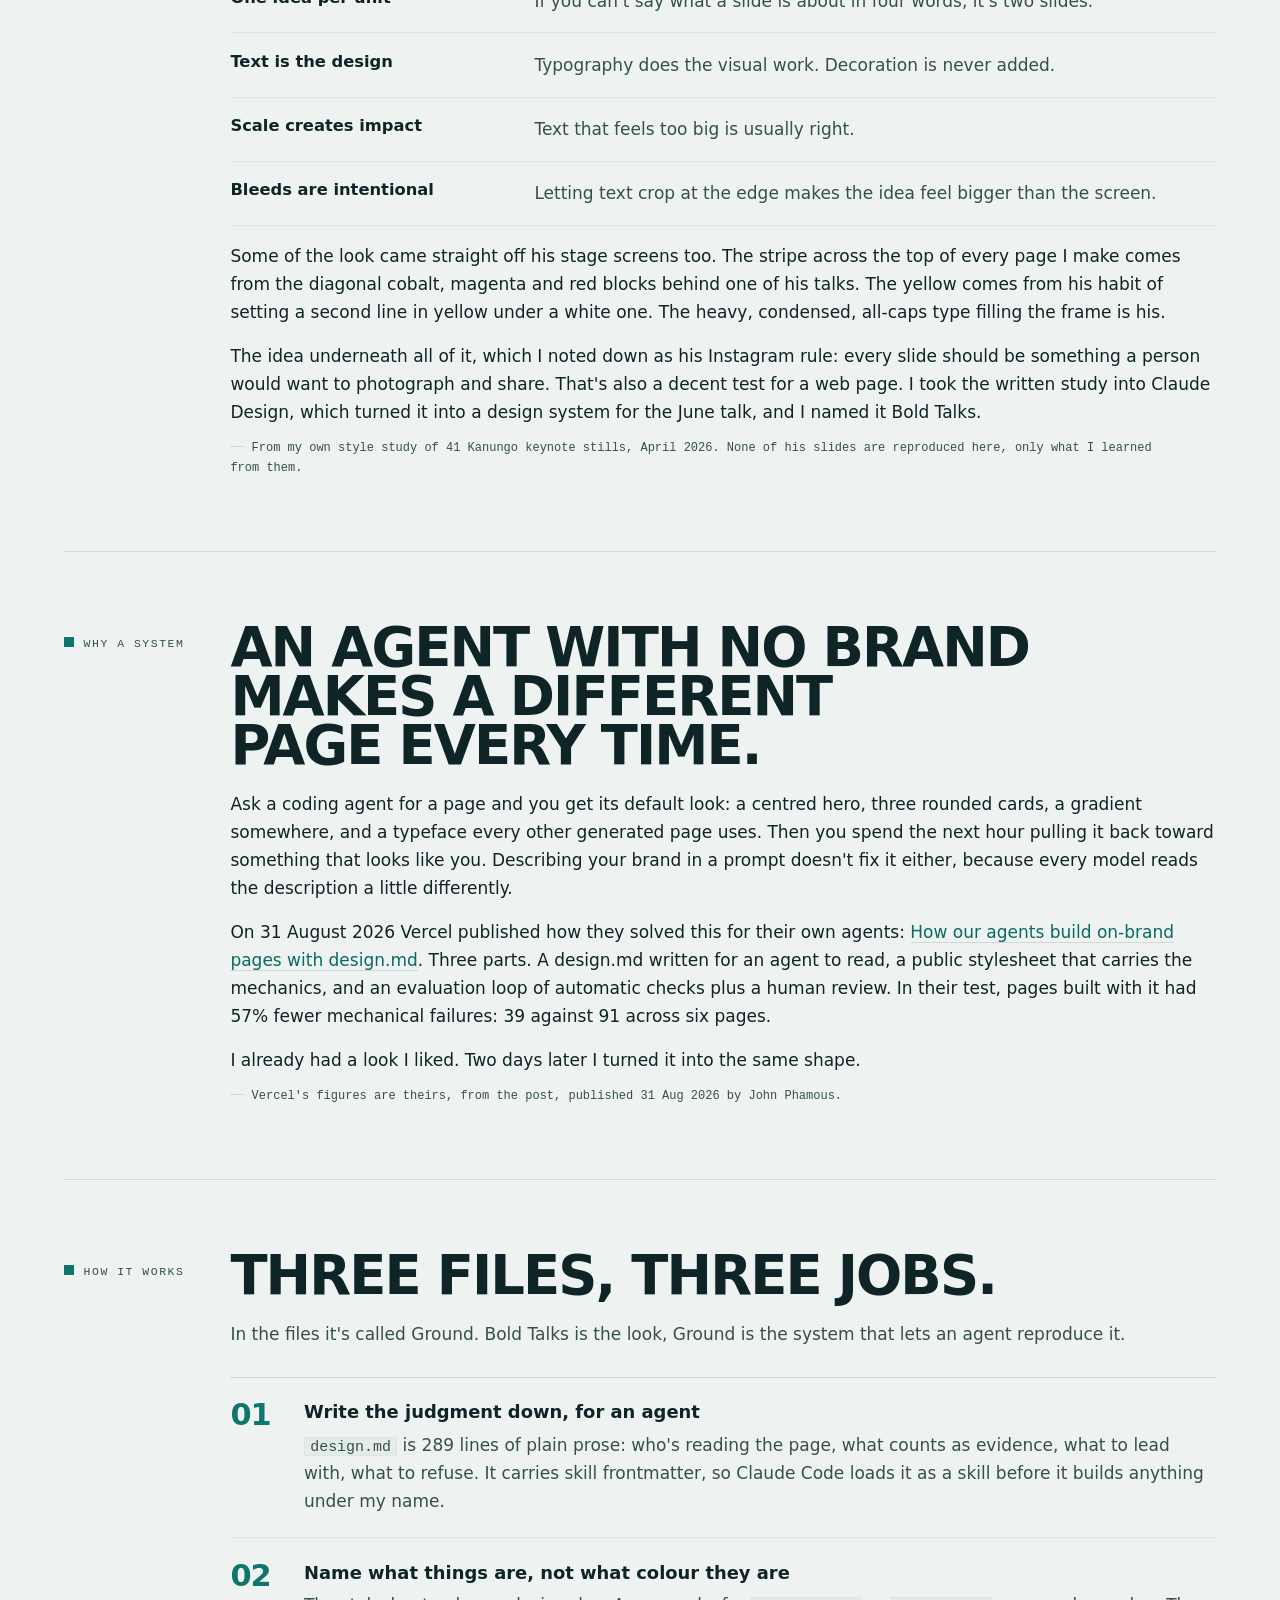
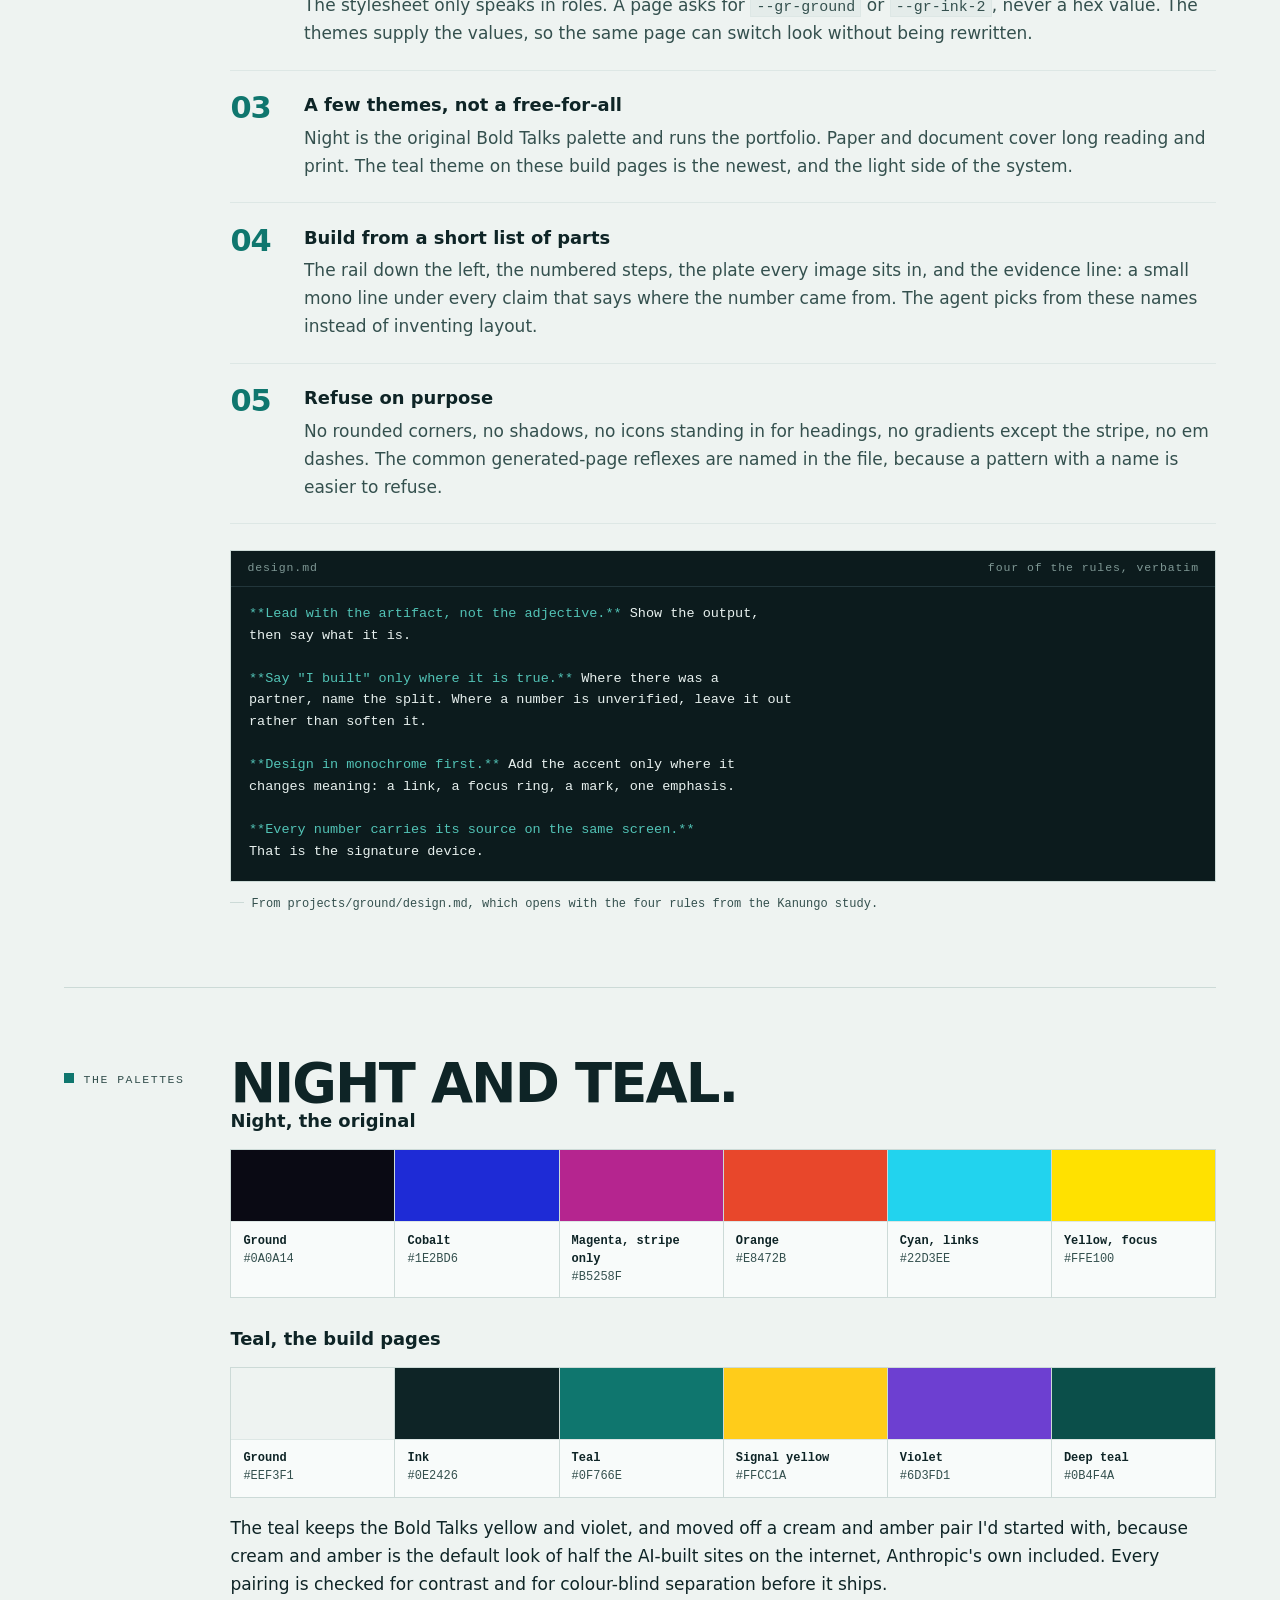
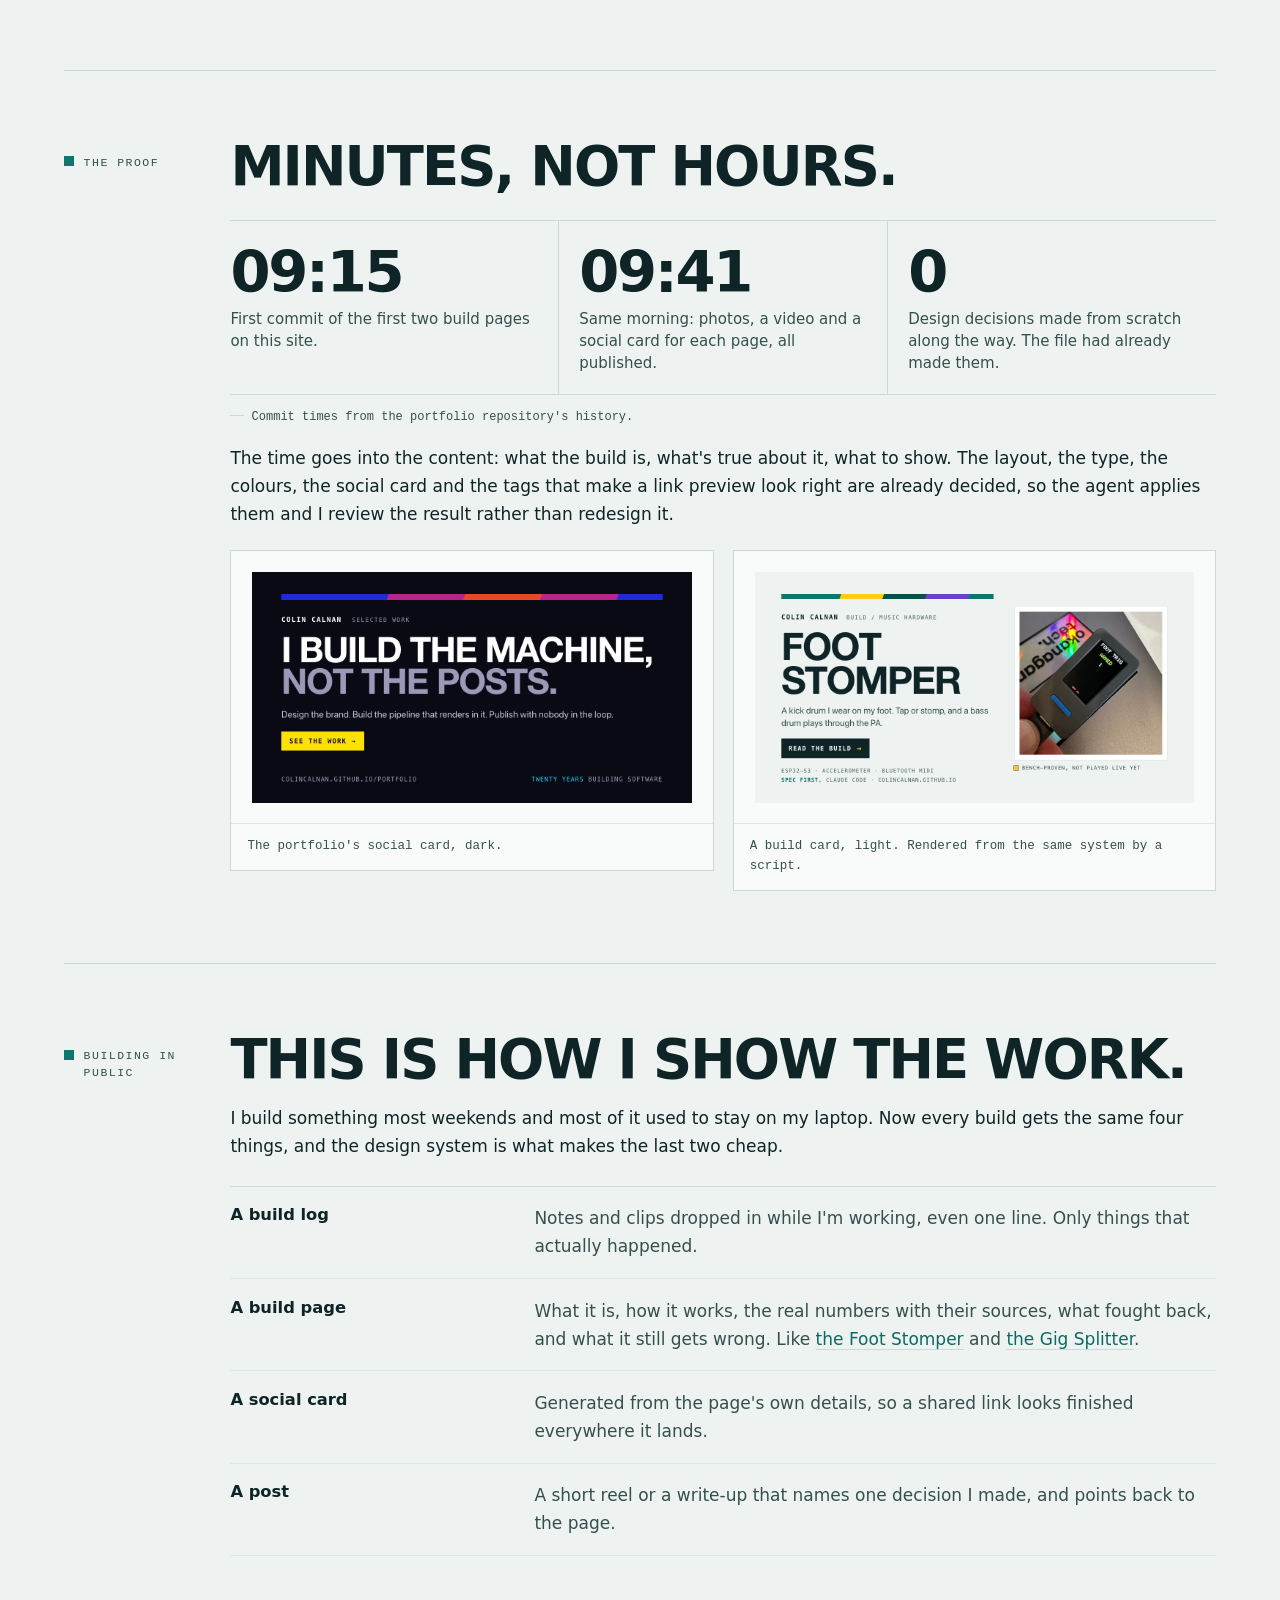
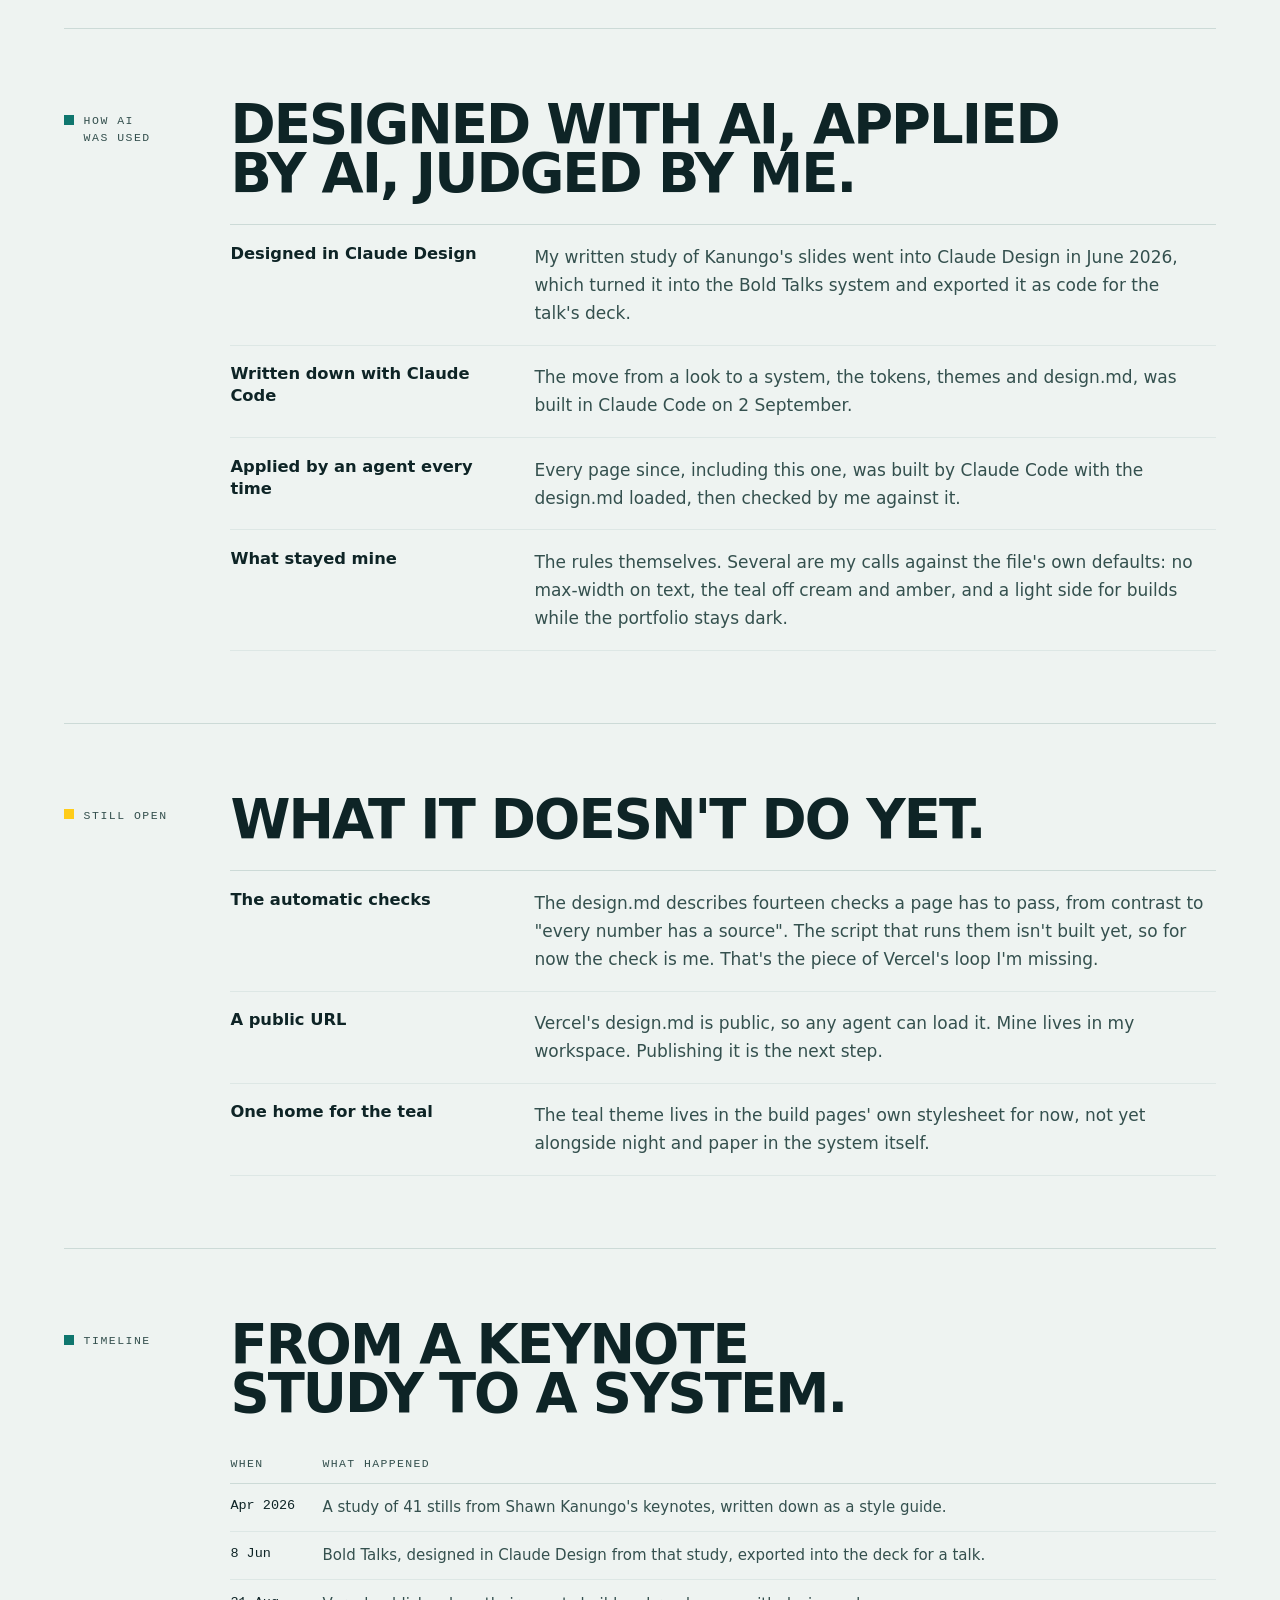
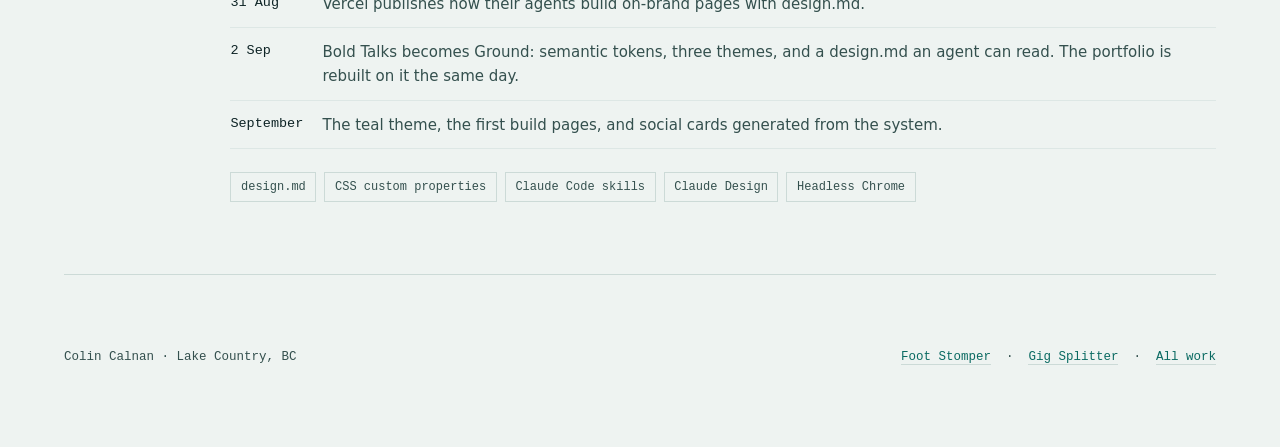
==== commit d237e121: "Bold Talks: month only on the timeline row that pairs with the commit times Co-Authored-By: Claude O" ====
--- a/builds/bold-talks/index.html
+++ b/builds/bold-talks/index.html
@@ -229,7 +229,7 @@
             <tr><td>8 Jun</td><td>Bold Talks, designed in Claude Design from that study, exported into the deck for a talk.</td></tr>
             <tr><td>31 Aug</td><td>Vercel publishes how their agents build on-brand pages with design.md.</td></tr>
             <tr><td>2 Sep</td><td>Bold Talks becomes Ground: semantic tokens, three themes, and a design.md an agent can read. The portfolio is rebuilt on it the same day.</td></tr>
-            <tr><td>10 Sep</td><td>The teal theme, the first build pages, and social cards generated from the system.</td></tr>
+            <tr><td>September</td><td>The teal theme, the first build pages, and social cards generated from the system.</td></tr>
           </tbody>
         </table>
       </div>
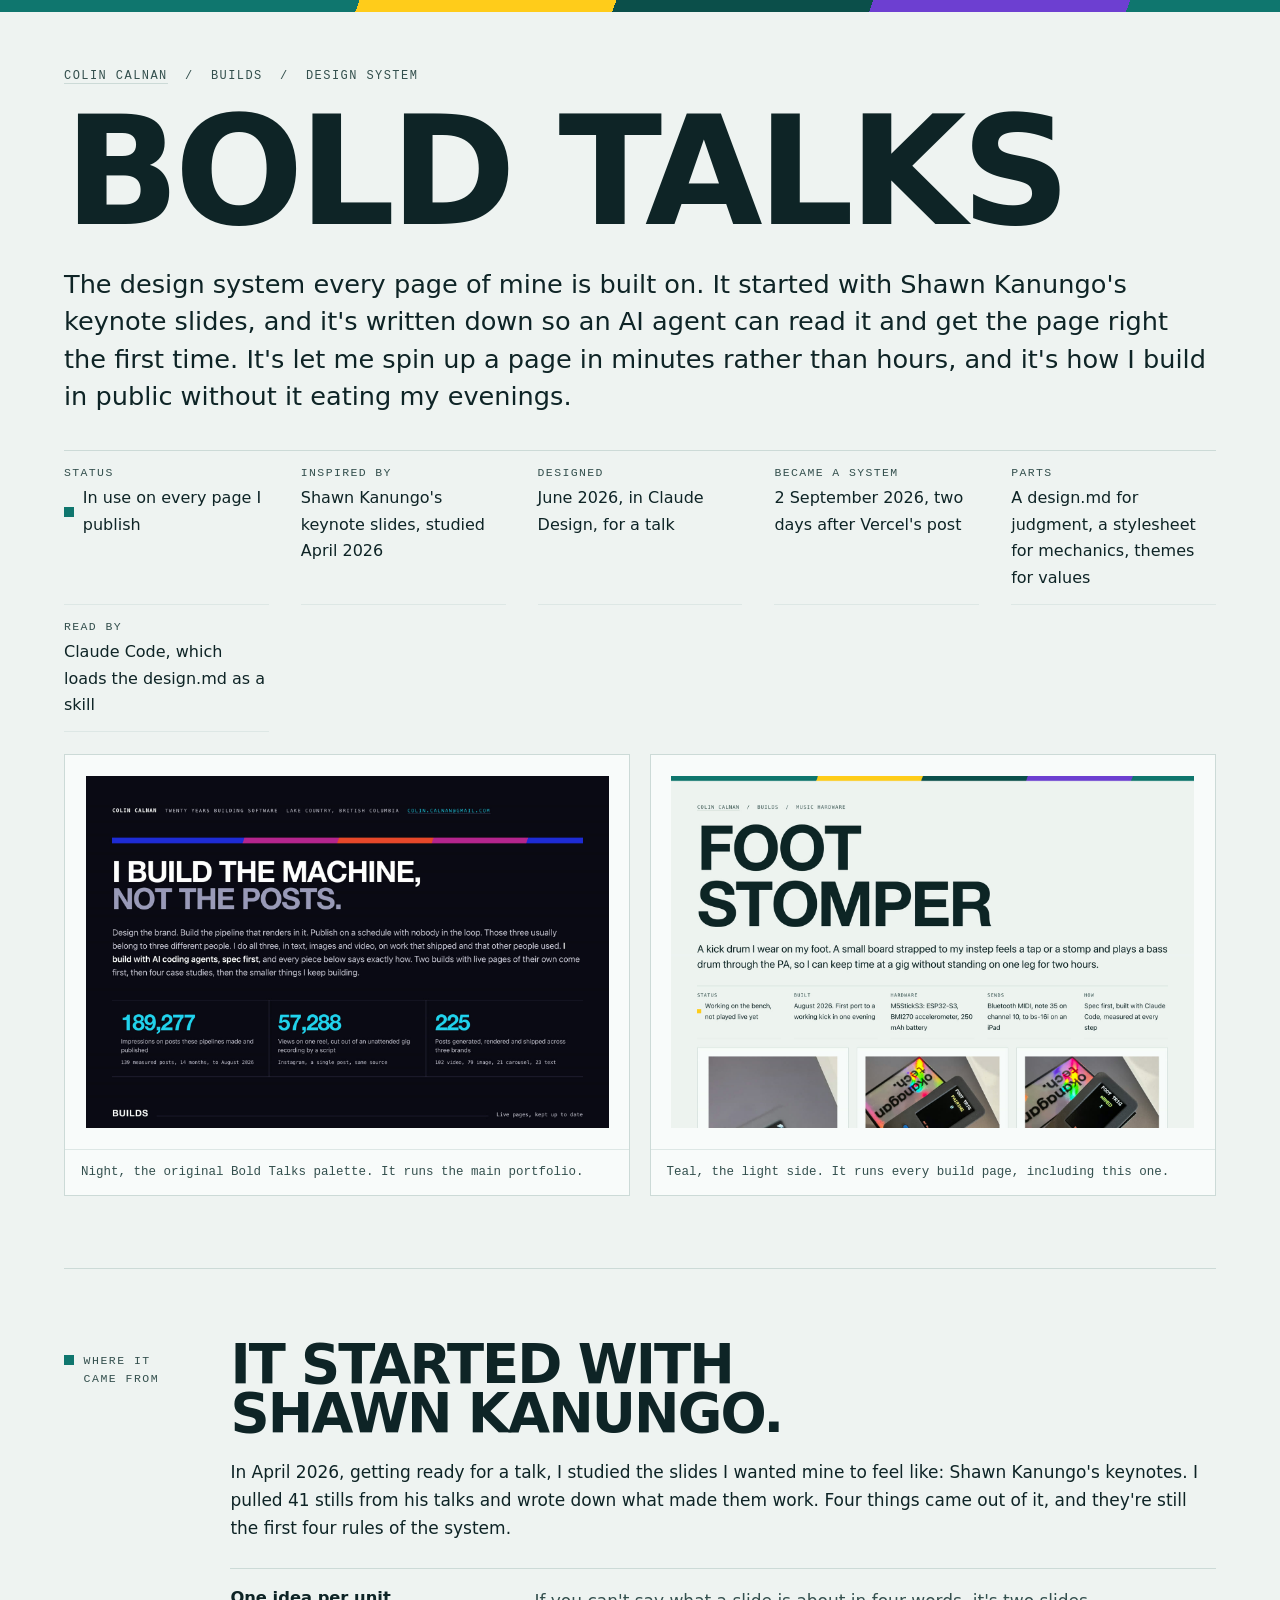
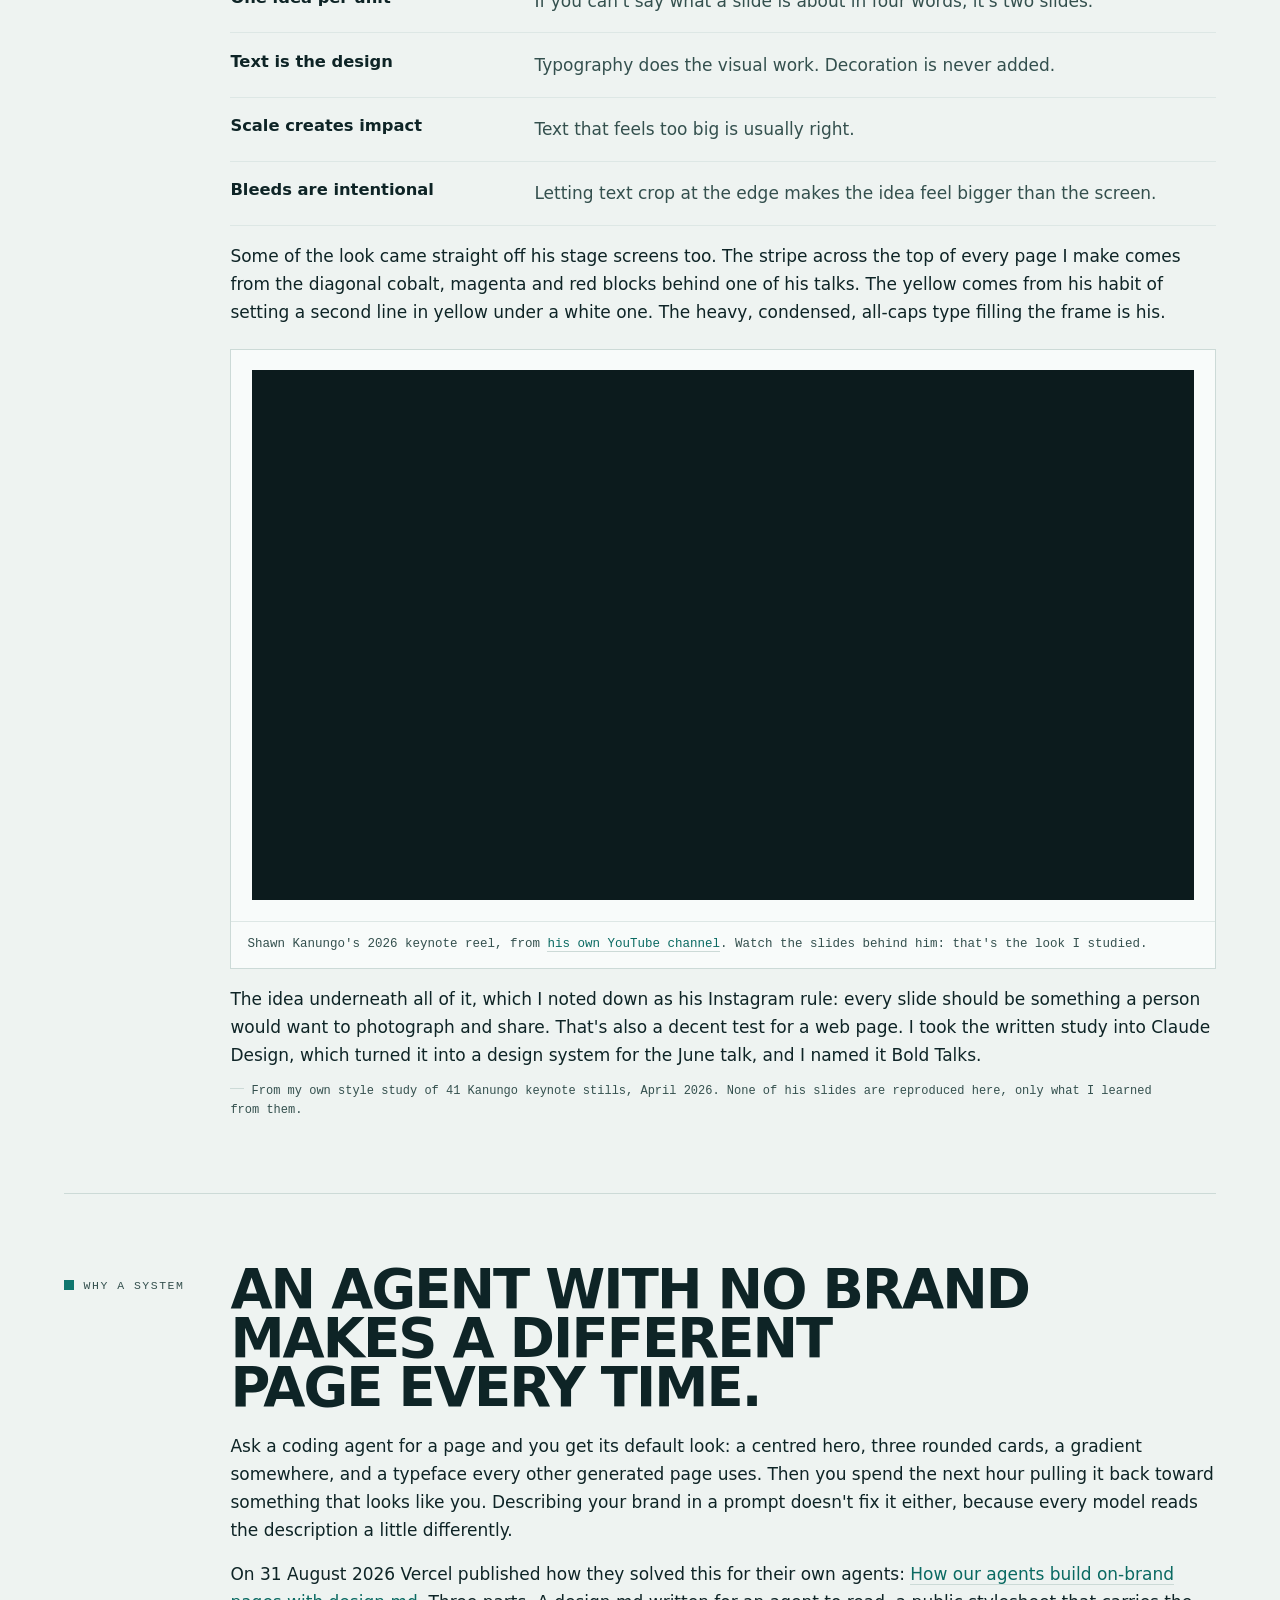
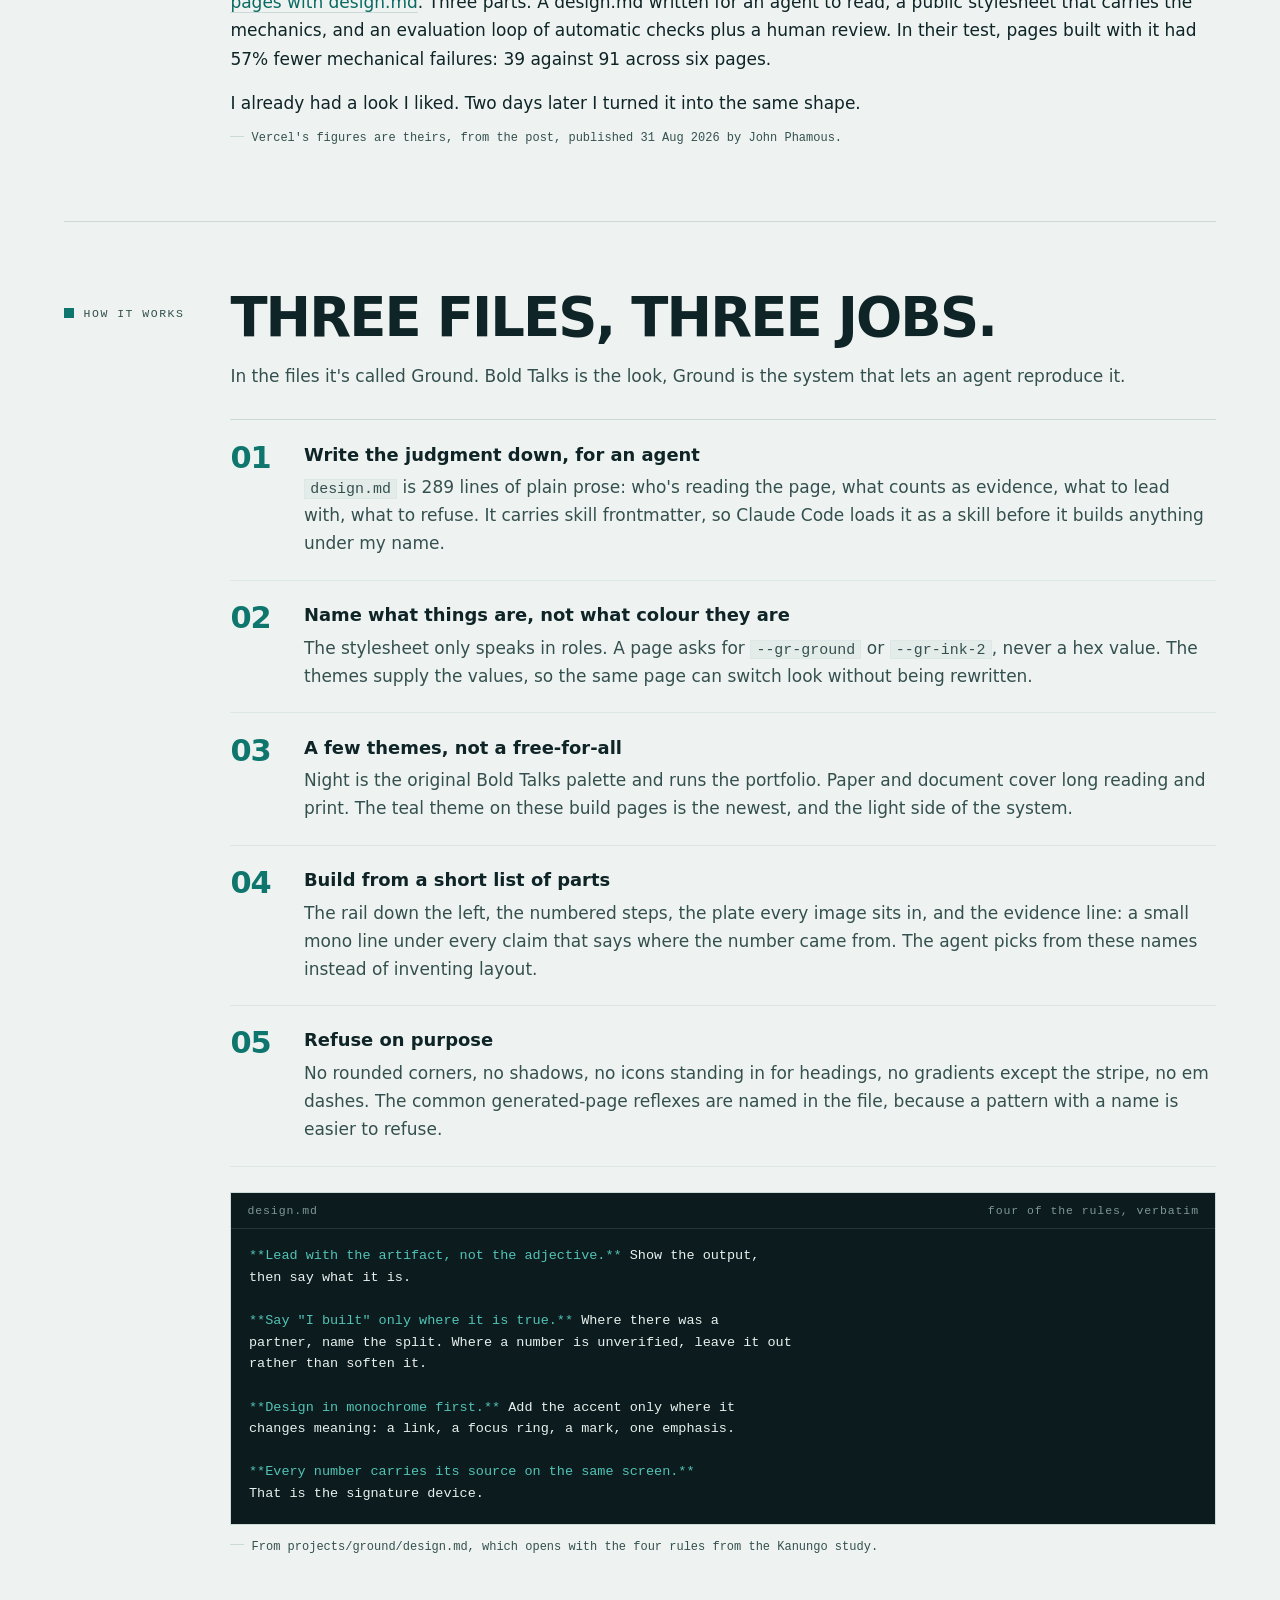
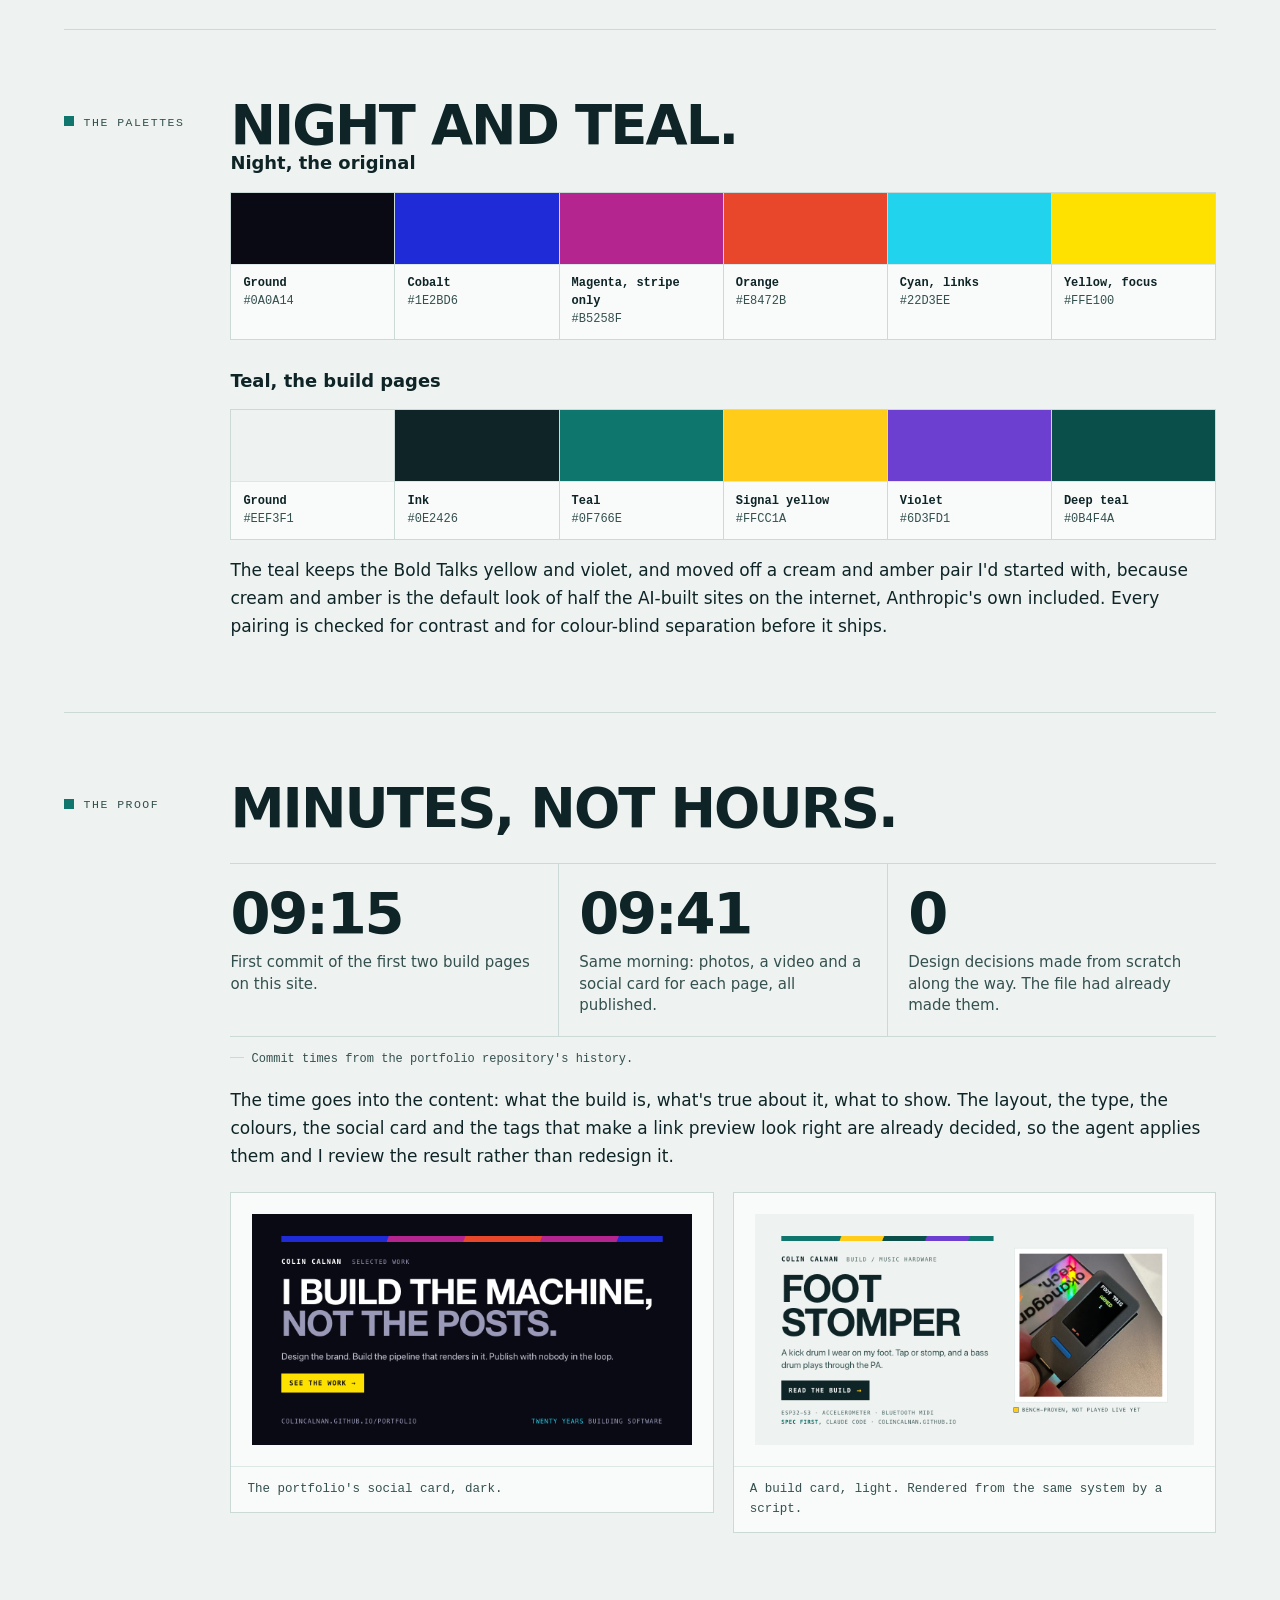
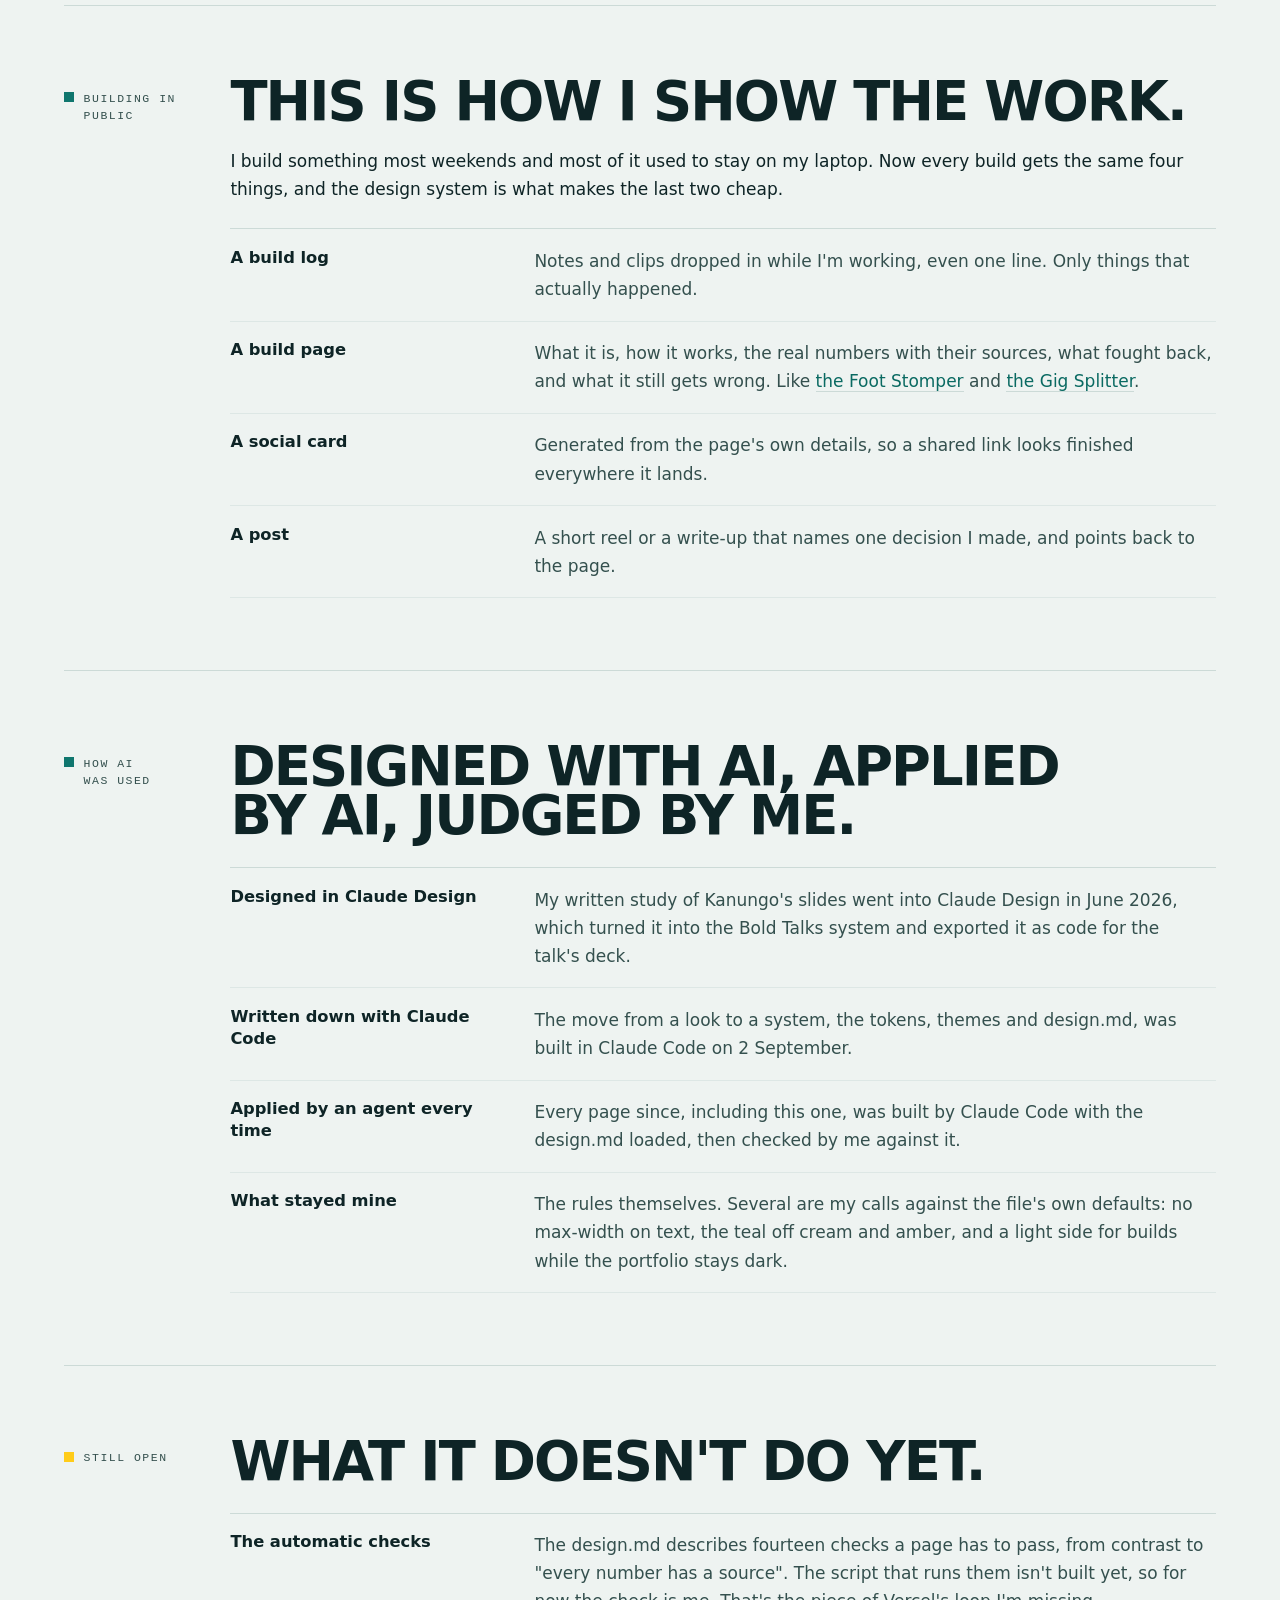
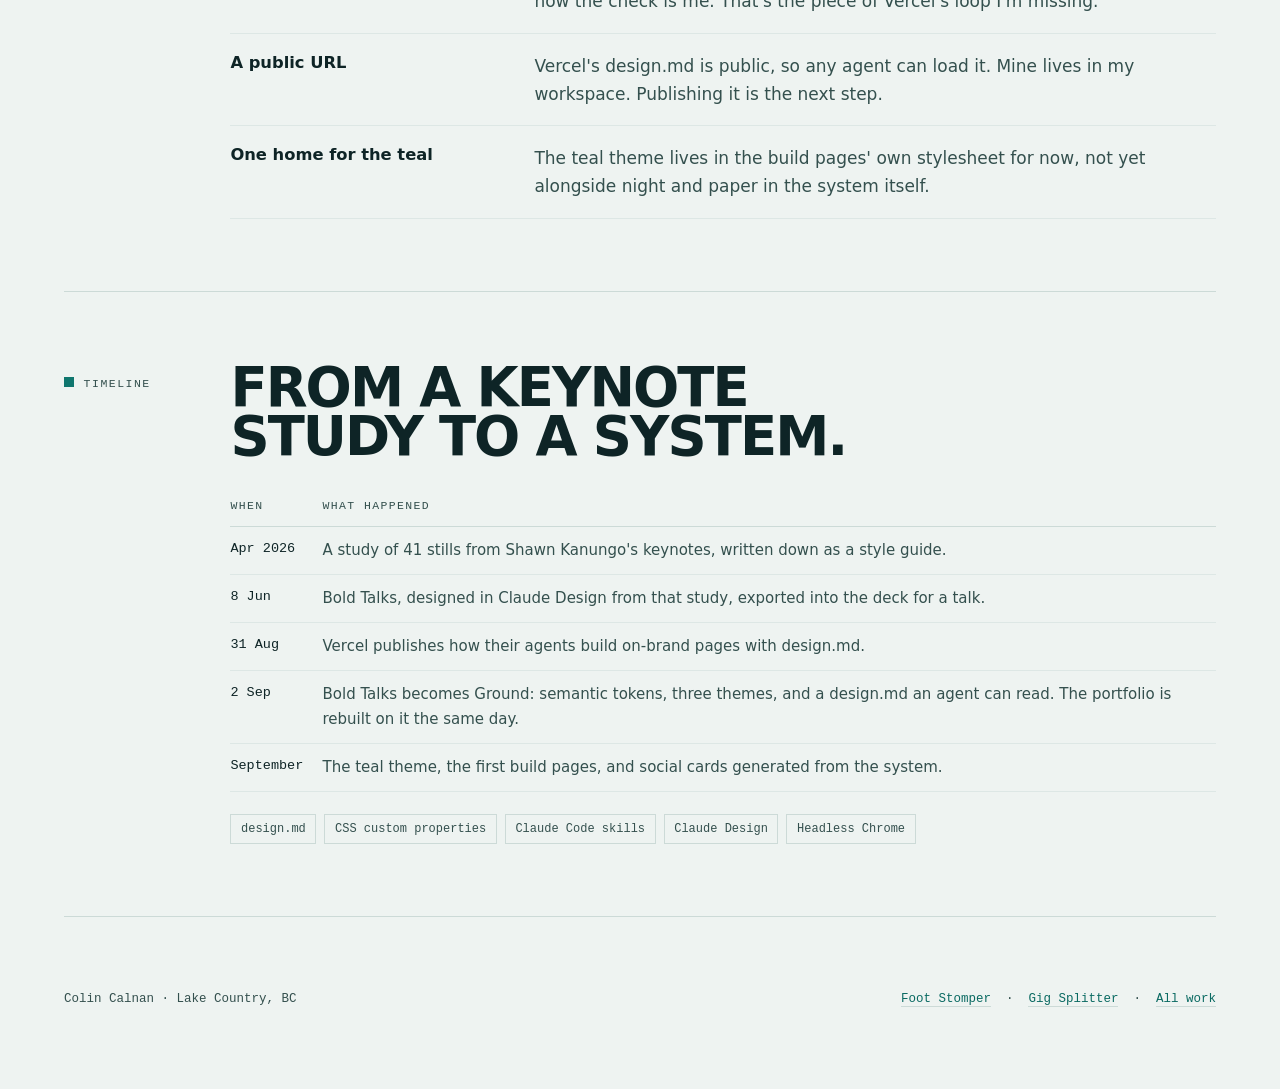
==== commit 00231109: "Bold Talks: embed Shawn Kanungo's 2026 keynote reel from his own channel Co-Authored-By: Claude Opus" ====
--- a/builds/bold-talks/index.html
+++ b/builds/bold-talks/index.html
@@ -64,6 +64,10 @@
         <li><h3>Bleeds are intentional</h3><p>Letting text crop at the edge makes the idea feel bigger than the screen.</p></li>
       </ul>
       <p>Some of the look came straight off his stage screens too. The stripe across the top of every page I make comes from the diagonal cobalt, magenta and red blocks behind one of his talks. The yellow comes from his habit of setting a second line in yellow under a white one. The heavy, condensed, all-caps type filling the frame is his.</p>
+      <figure class="plate plate--wide">
+        <div class="plate__frame"><div class="embed"><iframe src="https://www.youtube-nocookie.com/embed/M2rgsLFaMdc?rel=0" title="AI Keynote Speaker, Shawn Kanungo (Keynote Reel 2026)" loading="lazy" allow="accelerometer; clipboard-write; encrypted-media; gyroscope; picture-in-picture; web-share" referrerpolicy="strict-origin-when-cross-origin" allowfullscreen></iframe></div></div>
+        <figcaption>Shawn Kanungo's 2026 keynote reel, from <a href="https://www.youtube.com/@shawn.kanungo" rel="noopener" target="_blank">his own YouTube channel</a>. Watch the slides behind him: that's the look I studied.</figcaption>
+      </figure>
       <p>The idea underneath all of it, which I noted down as his Instagram rule: every slide should be something a person would want to photograph and share. That's also a decent test for a web page. I took the written study into Claude Design, which turned it into a design system for the June talk, and I named it Bold Talks.</p>
       <p class="evidence">From my own style study of 41 Kanungo keynote stills, April 2026. None of his slides are reproduced here, only what I learned from them.</p>
     </div>
--- a/builds/builds.css
+++ b/builds/builds.css
@@ -200,6 +200,11 @@
 details.numbers { margin-top: 0.8rem; }
 details.numbers summary { cursor: pointer; font: 500 12.5px/1.6 var(--mono); color: var(--accent-ink); }
 
+/* ---- video embeds: 16:9, full width of the plate ---- */
+.embed { position: relative; width: 100%; aspect-ratio: 16 / 9; background: var(--code-bg); }
+.embed iframe { position: absolute; inset: 0; width: 100%; height: 100%; border: 0; }
+.plate--wide .plate__frame { display: block; }
+
 /* ---- swatches (the design system page) ---- */
 .swatches { display: grid; grid-template-columns: repeat(auto-fit, minmax(150px, 1fr)); gap: 1px; background: var(--rule); border: 1px solid var(--rule); margin-top: 1rem; }
 .sw { background: var(--ground-2); display: flex; flex-direction: column; }
